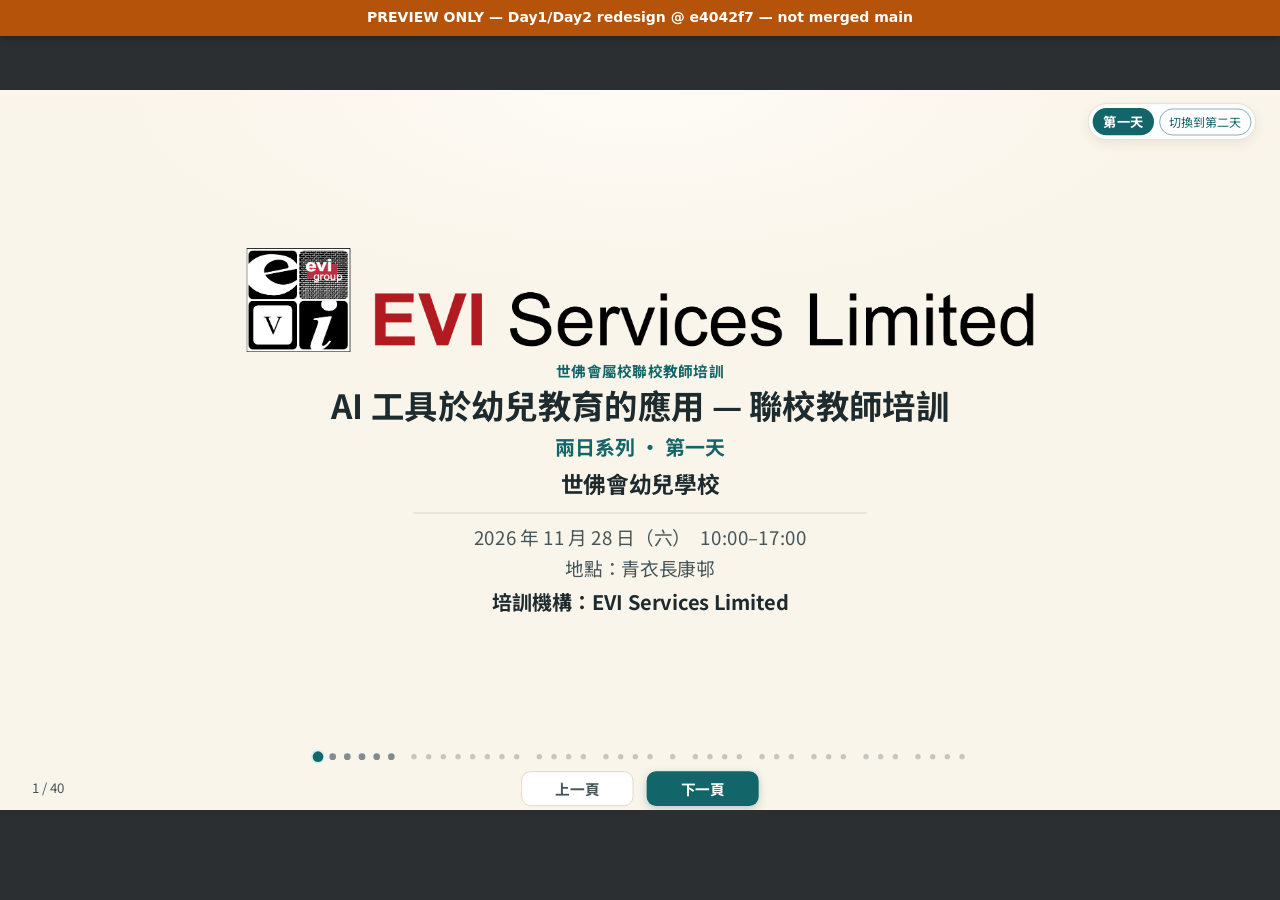
==== wfb/index.html @ e4e723d3 "Preview: 學習角 @e4042f7" ====
<!DOCTYPE html>
<html lang="zh-Hant-HK">
<head>
<meta charset="utf-8">
<meta name="viewport" content="width=device-width, initial-scale=1">
<link rel="icon" href="[data-uri]">
<title>PREVIEW ONLY — Day1/Day2 redesign @ e4042f7 — not merged main</title>
<script id="session-config">
/* ============================================================
 * Session_Config（場次設定）
 * 兩日系列。day1 為第一天（manjusri），day2 為第二天（mantra）。
 * 日期、地點、校本例子只在此修改。學校名稱兩場相同。
 * ============================================================ */
var SESSION_CONFIG = {
  shared: {
    // 培訓機構名稱；封面、結尾頁及頁尾顯示
    providerConstant: 'EVI Services Limited',
    // 頁尾是否顯示培訓機構：只可填「開啟」或「關閉」
    footerProvider: '關閉',
    // 現場示範的第二個工具：只可填 DeepSeek 或 Qwen
    secondTool: 'DeepSeek',
    // 本檔最後建立或修改內容的日期（YYYY-MM-DD）；資料表日期不得遲於此日
    buildDate: '2026-11-02',
    // 兩校共通事實（C1–C5）；School_Hook 只可引用已核准事實
    facts: {
      C1: '兩校均為世界佛教友誼會（世佛會）屬校。',
      C2: '佛教背景、非牟利、本地課程、兒童為本。',
      C3: '共同精神接近：樂於學習、善於溝通、勇於嘗試、敢於創新（只可轉述）。',
      C4: '課程包含藝術與創意、音樂、語文／繪本及家長溝通。',
      C5: '有家長通訊及家長會需求。'
    }
  },
  sessions: {
    manjusri: {
      // 內部標籤，與 dayName 相同；畫面上只顯示 dayName
      label: '第一天',
      dayName: '第一天',
      // 日期（YYYY-MM-DD）
      date: '2026-11-28',
      // 開始及結束時間（24 小時制 HH:MM）
      start: '10:00',
      end: '17:00',
      // 午膳開始及結束時間（24 小時制 HH:MM）
      lunchStart: '13:00',
      lunchEnd: '14:00',
      // 學校全名：顯示於封面（聯校，兩場同一名稱）
      school: '世佛會幼兒學校',
      // 地點：顯示於封面
      venue: '青衣長康邨',
      // 人數（正整數）
      headcount: 30,
      // 此場次可引用的事實編號
      factIds: ['C1', 'C2', 'C3', 'C4', 'C5', 'M1', 'M2', 'M3', 'M4', 'M5'],
      // 此場次專屬事實文字
      facts: {
        M1: '世佛會幼兒學校位於青衣長康邨，創校於 1987 年。',
        M2: '世佛會幼兒學校重視品德、故事教學、繪本及親子閱讀。',
        M3: '教育局視學曾肯定世佛會幼兒學校的繪本延伸及故事結局創作。',
        M4: '世佛會幼兒學校的音樂及美藝時間充足。',
        M5: '世佛會幼兒學校有「好寶寶」等正向行為文化。'
      },
      // School_Hook：seg 必須是第一天標了 module 的時段（2、3、6、7）
      hooks: [
        { seg: 2, facts: ['M2'], text: '世佛會幼兒學校重視故事教學：今日一起學怎樣請 AI 協助備課' },
        { seg: 3, facts: ['M5'], text: '世佛會幼兒學校有「好寶寶」正向文化：用 AI 起草家長信' },
        { seg: 6, facts: ['M3'], text: '世佛會幼兒學校的繪本延伸曾獲視學肯定：用 Gemini 在對話裡整理活動表和簡報大綱' },
        { seg: 7, facts: ['M4'], text: '世佛會幼兒學校的美藝時間充足：用 Canva 做主題海報和名牌' }
      ]
    },
    mantra: {
      label: '第二天',
      dayName: '第二天',
      date: '2027-01-23',
      start: '10:00',
      end: '17:00',
      lunchStart: '13:00',
      lunchEnd: '14:00',
      school: '世佛會幼兒學校',
      venue: '屯門兆禧苑',
      headcount: 30,
      factIds: ['C1', 'C2', 'C3', 'C4', 'C5', 'T1', 'T2', 'T3', 'T4', 'T5'],
      facts: {
        T1: '世佛會幼兒學校位於屯門兆禧苑，創校於 1994 年。',
        T2: '世佛會幼兒學校參與屬校聯校交流，鼓勵教師進修及建立學習型團隊。',
        T3: '世佛會幼兒學校以繪本引入主題教學，推行親子伴讀。',
        T4: '世佛會幼兒學校設有音樂室。',
        T5: '世佛會幼兒學校近年關注品德及中華文化。'
      },
      // School_Hook：seg 必須是第二天標了 module 的時段（2、3、4、6、7、8）
      hooks: [
        { seg: 2, facts: ['T3'], text: '世佛會幼兒學校以繪本引入主題教學：請 AI 按主題起草繪本' },
        { seg: 3, facts: ['T5'], text: '世佛會幼兒學校關注中華文化：用 Canva 進階做主題頁' },
        { seg: 4, facts: ['T2'], text: '世佛會幼兒學校鼓勵學習型團隊：一起留意私隱和版權的界線' },
        { seg: 6, facts: ['T5'], text: '世佛會幼兒學校關注中華文化：把主題插圖做成動態頁' },
        { seg: 7, facts: ['T5'], text: '世佛會幼兒學校關注品德：請虛擬老師講一個分享的故事' },
        { seg: 8, facts: ['T4'], text: '世佛會幼兒學校設有音樂室：用 AI 準備兒歌歌詞，再由老師試唱' }
      ]
    }
  }
};
</script>
<script id="availability-registry">
/* ============================================================
 * Availability_Registry（可用性資料表）
 * 會過時的聲明集中在此。verified 只填已對照官方來源核實的日期
 * （YYYY-MM-DD，不遲於 buildDate）。不寫任何價錢數字。
 * ============================================================ */
var REGISTRY = [
  /* ---------- 工具 ---------- */
  { id: 'gemini', name: 'Google Gemini', category: '工具', claim: 'Gemini 在香港可直用，毋須 VPN。2026-10-29 起可在對話內產生、預覽及編輯 PDF、Docs、Slides 及 Sheets；PDF 亦可在手機，其餘格式以網頁為主。', source: 'https://blog.google/innovation-and-ai/products/gemini-app/edit-files-directly/', verified: '2026-11-02',
    url: 'https://gemini.google.com', hk: '香港可直用', group: '主力', use: '文字、圖像、對話內檔案', zh: '佳', free: '個人帳戶免費起步', fit: '高', note: '個人帳戶的對話或會用於改進模型；學校版另見教育方案' },
  { id: 'deepseek', name: 'DeepSeek', category: '工具', claim: 'DeepSeek 在香港可免費直接使用，毋須 VPN。快預設為 DeepSeek-V4.1-Flash；較難任務仍可參考 V4-Pro。另有深度思考及網頁搜尋。', source: 'https://chat.deepseek.com', verified: '2026-11-02',
    url: 'https://chat.deepseek.com', hk: '香港可直用', group: '主力', use: '教案、深度思考、搜尋', zh: '佳', free: '免費，不用 VPN', fit: '高', note: '勿上載幼兒資料。模式名稱以當日畫面為準' },
  { id: 'qwen', name: 'Qwen（通義千問）', category: '工具', claim: '通義千問在香港可直接使用。Qwen3.8-Max（2026-08-02）與 Qwen3.8-Flash（2026-08-26）為現時主線；千問 App 可在香港下載。', source: 'https://chat.qwen.ai', verified: '2026-11-02',
    url: 'https://chat.qwen.ai', hk: '香港可直用', group: '主力', use: '中文寫作、對話出圖', zh: '佳', free: '免費起步', fit: '中', note: '繁體中文仍要再檢查；不上傳幼兒照片' },
  { id: 'grok', name: 'Grok', category: '工具', claim: 'Grok 網頁及香港 App 可直接使用。現時主線為 Grok 4.7（2026-09-21）。', source: 'https://grok.com', verified: '2026-11-02',
    url: 'https://grok.com', hk: '香港可直用', group: '主力', use: '對話、構思、即時資訊', zh: '良', free: '免費起步', fit: '中', note: '圖像及短片要嚴格把關；不是學校教育帳戶' },
  { id: 'copilot', name: 'Microsoft Copilot', category: '工具', claim: 'Microsoft Copilot 在香港可直接使用。學校應優先用 Copilot Chat（教育帳戶，有資料保護）。這不是官方 ChatGPT。', source: 'https://copilot.microsoft.com', verified: '2026-11-02',
    url: 'https://copilot.microsoft.com', hk: '香港可直用', group: '主力', use: '教育帳戶文書、翻譯、摘要', zh: '良', free: '免費起步', fit: '高', note: 'Word 內 Copilot 另需授權；個人版不等於教育條款' },
  { id: 'canva', name: 'Canva', category: '工具', claim: '請用香港入口 canva.com/zh_hk，不要用內地版網站。Canva AI、Magic Write、Translate、Magic Design、Magic Media、Dream Lab、去背、Magic Edit、Magic Animate、Magic Grab 及 AI Voice 以帳戶為準。Magic Layers 不是香港預設。', source: 'https://www.canva.com/zh_hk/', verified: '2026-11-02',
    url: 'https://www.canva.com/zh_hk/', hk: '香港可直用', group: '主力', use: '海報、繪本、動態頁', zh: '良', free: '免費起步', fit: '高', note: '教育版要逐案審核；管理員可關閉部分 AI' },
  { id: 'perplexity', name: 'Perplexity', category: '工具', claim: 'Perplexity 在香港可直接使用，可做附來源的搜尋。Learn Mode 是否適合幼稚園，當日再看。', source: 'https://www.perplexity.ai', verified: '2026-11-02',
    url: 'https://www.perplexity.ai', hk: '香港可直用', group: '也很實用', use: '附來源搜尋、Learn Mode', zh: '良', free: '免費起步', fit: '中', note: '來源仍要老師核對' },
  { id: 'kimi', name: 'Kimi（月之暗面）', category: '工具', claim: 'Kimi 在香港可直接使用。Kimi K3.1（2026-10-24，另有 Highspeed）上下文長，可處理長文件及圖片參考。', source: 'https://www.kimi.com', verified: '2026-11-02',
    url: 'https://www.kimi.com', hk: '香港可直用', group: '也很實用', use: '長文、家長信、簡報草稿', zh: '良', free: '免費起步', fit: '中', note: '上載前先刪個人資料' },
  { id: 'poe', name: 'Poe', category: '工具', claim: 'Poe 在香港可直接使用，用來試不同的前沿模型，不是 ChatGPT 或 Claude 官方帳戶，也不是學校資料的預設。', source: 'https://poe.com', verified: '2026-11-02',
    url: 'https://poe.com', hk: '香港可直用', group: '也很實用', use: '同一處試多個模型', zh: '良', free: '每日免費額度', fit: '中', note: '額度用完要等；不要當成教育版' },
  { id: 'hkchat', name: 'HKChat', category: '工具', claim: '港話通 HKChat 已在香港 App Store 上架，官方網站亦提供下載。', source: 'https://hkchat.org', verified: '2026-11-01',
    url: 'https://hkchat.org', hk: '香港可直用', group: '也很實用', use: '粵語草稿、本地資訊', zh: '佳', free: '免費下載', fit: '中', note: '粵語家長溝通草稿補充，不作唯一主力' },
  { id: 'doubao', name: '豆包（Doubao）', category: '工具', claim: '豆包在香港可用 +852 登記。Seed2.1（2026-06-23）加強多步文書。海外版現稱 Dola，不是同一套功能，現場只示範豆包。', source: 'https://www.doubao.com/', verified: '2026-11-02',
    url: 'https://www.doubao.com/', hk: '香港可直用', group: '一句帶過', use: '中文對話、圖像構想', zh: '良', free: '有免費額度，亦有付費', fit: '中', note: '現場用豆包，不是海外版 Dola' },
  { id: 'ernie', name: '文心一言（ERNIE）', category: '工具', claim: '文心一言由 wenxin.baidu.com 進入（文心 5.1，2026-05-09）。需百度帳戶；只作中文寫作選項，不是學校唯一預設。', source: 'https://wenxin.baidu.com/', verified: '2026-11-02',
    url: 'https://wenxin.baidu.com/', hk: '香港可直用', group: '一句帶過', use: '中文寫作、搜尋', zh: '良', free: '最新模型免費', fit: '中', note: '要用百度帳戶開啟網頁；部分本地題目或會避答' },
  { id: 'yuanbao', name: '騰訊元寶', category: '工具', claim: '騰訊元寶可用微信或 QQ 登入。混元 Hy3 及元寶 Agent（2026-07-06）可嘗試產出簡報或文件；香港帳戶的匯出當日再核。', source: 'https://yuanbao.tencent.com/', verified: '2026-11-02',
    url: 'https://yuanbao.tencent.com/', hk: '香港可直用', group: '一句帶過', use: '家長通訊、檔案草稿', zh: '良', free: '以帳戶畫面為準', fit: '中', note: '微信或 QQ 登入；匯出結果當日再核' },
  { id: 'manus', name: 'Manus', category: '工具', claim: 'Manus 2.0（2026-09-28）可在香港開啟，能做多步文件及簡報。工作坊宜先做好成品再播放，不宜在短時間內即場等待。', source: 'https://manus.im/zh-hk', verified: '2026-11-02',
    url: 'https://manus.im/zh-hk', hk: '香港可直用', group: '一句帶過', use: '多步文件（先做好再播放）', zh: '良', free: '免費積分起步', fit: '中', note: '先做好再播放；勿輸入幼兒個人資料' },
  { id: 'chatgpt', name: 'ChatGPT', category: '工具', claim: 'OpenAI 支援地區名單不包括香港。', source: 'https://help.openai.com/en/articles/7947663-chatgpt-supported-countries', verified: '2026-11-01',
    url: 'https://chatgpt.com', hk: '香港不可直用', group: '不列入', use: '對話', zh: '佳', free: '—', fit: '低', note: '帳戶風險，不要用 VPN', alt: 'Poe、Microsoft Copilot' },
  { id: 'claude', name: 'Claude', category: '工具', claim: 'Anthropic 支援地區名單不包括香港。', source: 'https://www.anthropic.com/legal/supported-regions', verified: '2026-11-01',
    url: 'https://claude.ai', hk: '香港不可直用', group: '不列入', use: '長文寫作', zh: '佳', free: '—', fit: '低', note: '官方介面不可直用', alt: 'Poe' },
  { id: 'capcut', name: 'CapCut', category: '工具', claim: 'CapCut 在香港可直接使用，但本培訓不在台上即場生成短片或數字人。', source: 'https://www.capcut.com', verified: '2026-11-02',
    url: 'https://www.capcut.com', hk: '香港可直用', group: '不列入', use: '課後短片（台上不即場生成）', zh: '良', free: '免費起步', fit: '中', note: '不在台上即場生成' },
  { id: 'suno', name: 'Suno', category: '工具', claim: 'Suno 可生成歌曲，但本培訓不在台上即場生成。公開使用前先看授權條款。', source: 'https://suno.com/terms', verified: '2026-11-02',
    url: 'https://suno.com', hk: '香港可直用', group: '不列入', use: '課後歌曲（台上不即場生成）', zh: '一般', free: '免費起步', fit: '中', note: '不在台上即場生成' },

  /* ---------- 功能 ---------- */
  { id: 'f-gemini-image', name: 'Gemini 圖像生成', category: '功能', claim: 'Gemini 個人帳戶可在香港生成圖像，用量以帳戶方案為準。', source: 'https://gemini.google.com', verified: '2026-11-02',
    tool: 'gemini', kind: '圖像生成', hk: '香港可直用', fee: '免費', region: '沒有' },
  { id: 'f-gemini-files', name: 'Gemini 對話內檔案', category: '功能', claim: '2026-10-29 起可在對話內產生、預覽及編輯 PDF、文件、簡報及試算表。個人帳戶可用；PDF 可在網頁及手機，其餘格式以網頁為主。', source: 'https://blog.google/innovation-and-ai/products/gemini-app/edit-files-directly/', verified: '2026-11-02',
    tool: 'gemini', kind: '文字', hk: '香港可直用', fee: '免費', region: '沒有' },
  { id: 'f-canva-image', name: 'Canva 圖像生成', category: '功能', claim: 'Canva Magic Media 及 Dream Lab 可生成圖像；免費帳戶有用量上限，管理員可關閉 Dream Lab。', source: 'https://www.canva.com/zh_hk/', verified: '2026-11-02',
    tool: 'canva', kind: '圖像生成', hk: '香港可直用', fee: '免費', region: '沒有' },
  { id: 'f-canva-bg', name: 'Canva 去背', category: '功能', claim: 'Canva Background Remover 可去除背景，用來做名牌或剪貼。是否出現以帳戶為準，本場名牌只作可選。', source: 'https://www.canva.com/zh_hk/', verified: '2026-11-02',
    tool: 'canva', kind: '圖像生成', hk: '香港可直用', fee: '需 Canva Education', region: '沒有' },
  { id: 'f-canva-animate', name: 'Canva Magic Animate', category: '功能', claim: 'Canva Magic Animate 可把插圖或文字加上簡單動態。部分進階效果另有限制。', source: 'https://www.canva.com/zh_hk/', verified: '2026-11-02',
    tool: 'canva', kind: '動畫', hk: '香港可直用', fee: '免費', region: '沒有' },
  { id: 'f-canva-voice', name: 'Canva AI Voice', category: '功能', claim: 'Canva 可為設計加上 AI 配音。是否出現以帳戶及 Education 權限為準，本場只作可選。', source: 'https://www.canva.com/zh_hk/', verified: '2026-11-02',
    tool: 'canva', kind: '語音', hk: '香港可直用', fee: '需 Canva Education', region: '沒有' },
  { id: 'f-canva-template', name: 'Canva 模板及文字排版', category: '功能', claim: 'Canva 模板、Magic Write、Translate 及文字排版可用。請用香港入口。', source: 'https://www.canva.com/zh_hk/', verified: '2026-11-02',
    tool: 'canva', kind: '文字', hk: '香港可直用', fee: '免費', region: '沒有' },
  { id: 'f-canva-connector', name: 'Canva AI 連接器', category: '功能', claim: '可試把 Canva 接到 Gemini。教育版未必預設開啟。Gemini 官方現列個人帳戶，語言未包括中文，以帳戶顯示為準。', source: 'https://www.canva.com/ai-connector/', verified: '2026-11-02',
    tool: 'canva', kind: '文字', hk: '香港可直用', fee: '免費', region: '沒有' },
  { id: 'f-gemini-video', name: 'Gemini 影片生成', category: '功能', claim: 'Gemini 的影片生成在香港可用，需付費方案。', source: 'https://one.google.com/intl/zh-HK_hk/about/google-ai-plans/', verified: '2026-11-01',
    tool: 'gemini', kind: '動畫', hk: '香港可直用', fee: '付費', region: '沒有' },
  { id: 'f-capcut-avatar', name: 'CapCut 數字人', category: '功能', claim: 'CapCut 設有數字人功能，但本培訓不在台上即場生成。', source: 'https://www.capcut.com', verified: '2026-11-02',
    tool: 'capcut', kind: '數字人', hk: '香港可直用', fee: '付費', region: '沒有' },
  { id: 'f-capcut-tts', name: 'CapCut 文字轉語音', category: '功能', claim: 'CapCut 提供文字轉語音，但本培訓不在台上即場生成。', source: 'https://www.capcut.com', verified: '2026-11-02',
    tool: 'capcut', kind: '語音', hk: '香港可直用', fee: '免費', region: '沒有' },
  { id: 'f-suno-music', name: 'Suno 歌曲生成', category: '功能', claim: 'Suno 可生成歌曲，但本培訓不在台上即場生成。公開使用前先看授權條款。', source: 'https://suno.com', verified: '2026-11-02',
    tool: 'suno', kind: '音樂', hk: '香港可直用', fee: '免費', region: '沒有' },

  /* ---------- 教育方案 ---------- */
  { id: 'e-canva-teacher', name: 'Canva Education（老師個人）', category: '教育方案', claim: 'K–12 合資格在職教師可申請。香港幼稚園老師要逐案由 Canva 審核，不是自動包括。', source: 'https://www.canva.com/education/eligibility-guidelines/', verified: '2026-11-01',
    org: 'Canva', audience: 'K–12 合資格在職教師（幼稚園要逐案審核）', route: '老師個人', fee: '教師驗證後免費', privacy: '依 Canva 教育條款處理學生資料。', kgDefault: '不適用' },
  { id: 'e-canva-school', name: 'Canva Education（整校申請）', category: '教育方案', claim: '合資格學校可為全校老師及學生申請 Canva Education，是否批核以 Canva 審核為準。', source: 'https://www.canva.com/education/', verified: '2026-11-01',
    org: 'Canva', audience: '合資格學校', route: '整校申請', fee: '合資格學校免費', privacy: '依 Canva 教育條款處理學生資料。', kgDefault: '適用' },
  { id: 'e-gws-fundamentals', name: 'Google Workspace for Education Fundamentals', category: '教育方案', claim: '須由合資格的校方申請。老師自己申請，並不等於學校已有教育版。', source: 'https://edu.google.com/workspace-for-education/editions/overview/', verified: '2026-11-01',
    org: 'Google', audience: '合資格教育機構', route: '整校申請', fee: '合資格機構免費', privacy: '依 Google Education 條款保護資料。', kgDefault: '適用' },
  { id: 'e-gemini-edu', name: 'Gemini for Education', category: '教育方案', claim: '所有 Google Workspace for Education 版本都包括這項功能，須由校方申請並由管理員開啟。給老師備課及文書，不是給幼兒自行使用。', source: 'https://edu.google.com/ai/gemini-for-education/', verified: '2026-11-01',
    org: 'Google', audience: '已申請 Google Workspace for Education 的學校（本培訓以老師帳戶為主）', route: '整校申請', fee: '隨所有教育版本免費附送', privacy: '依 Google Education 條款，對話不用於訓練模型。管理員可控制誰能使用。', kgDefault: '適用' },
  { id: 'e-manus-campus', name: 'Manus 校園計劃', category: '教育方案', claim: '主要給合資格院校已核實的教育電郵，參加者須年滿 18 歲。不是香港幼稚園的預設方案。', source: 'https://manus.im/edu/rules', verified: '2026-11-01',
    org: 'Manus', audience: '合資格院校的學生、校友及教職員', route: '老師個人', fee: '教育電郵驗證', privacy: '勿把幼兒個人資料或照片交給代理。', kgDefault: '不適用' },
  { id: 'e-copilot-chat', name: 'Microsoft Copilot Chat（教育用戶）', category: '教育方案', claim: '學校教職員以合資格的 Microsoft 365 教育帳戶登入，即可使用 Copilot Chat（有資料保護），不必另購 Copilot 授權。這不是官方 ChatGPT。', source: 'https://www.microsoft.com/en-us/education/products/copilot-in-education', verified: '2026-11-02',
    org: 'Microsoft', audience: '有合資格學校 Microsoft 帳戶的教職員', route: '整校申請', fee: '學校帳戶已包括', privacy: '依 Microsoft 教育條款提供資料保護。', kgDefault: '適用' },
  { id: 'e-m365-copilot', name: 'Microsoft 365 Copilot（Word／PowerPoint 內的 Copilot）', category: '教育方案', claim: 'Word、Excel 及 PowerPoint 內的 Copilot 需另購授權，不是教育帳戶已包括的 Copilot Chat。', source: 'https://www.microsoft.com/en-us/education/products/copilot-in-education', verified: '2026-11-02',
    org: 'Microsoft', audience: '學校', route: '機構購買', fee: '進階功能需付費授權', privacy: '依 Microsoft 教育條款提供資料保護。', kgDefault: '不適用' },
  { id: 'e-chatgpt-teachers', name: 'ChatGPT for Teachers', category: '教育方案', claim: '主要面向美國經核實的 K–12 教師，香港幼稚園老師不能以此作為預設方案。', source: 'https://help.openai.com/en/articles/12844995-chatgpt-for-teachers', verified: '2026-11-01',
    org: 'OpenAI', audience: '美國經核實的 K–12 教師', route: '老師個人', fee: '美國教師方案', privacy: '依 OpenAI 條款。', kgDefault: '不適用' },
  { id: 'e-chatgpt-edu', name: 'ChatGPT Edu', category: '教育方案', claim: 'ChatGPT Edu 屬機構向 OpenAI 洽購的校園方案，不是幼稚園老師個人方案。', source: 'https://openai.com/index/introducing-chatgpt-edu/', verified: '2026-11-01',
    org: 'OpenAI', audience: '大專及機構', route: '機構購買', fee: '機構級銷售', privacy: '依 OpenAI 條款。', kgDefault: '不適用' },

  /* ---------- 政策 ---------- */
  { id: 'p-ai-sandbox', name: '保障個人資料人工智能沙盒（2026）', category: '政策', claim: '首階段對象為公帑資助的中小學，不是幼稚園。申請已於 2026 年 10 月 30 日截止。', source: 'https://www.pcpd.org.hk/tc_chi/artificial_intelligence/index.html', verified: '2026-11-01',
    issuer: '個人資料私隱專員公署及數字政策辦公室', scope: '首階段對象為公帑資助的中小學，不是幼稚園。申請已於 2026 年 10 月 30 日截止' },
  { id: 'p-edb-genai', name: '《中小學應用人工智能教學指南》', category: '政策', claim: '教育局此指引對象為中小學，不是幼稚園。', source: 'https://www.edb.gov.hk/tc/edu-system/primary-secondary/applicable-to-primary-secondary/it-in-edu/debp.html', verified: '2026-11-01',
    issuer: '教育局', scope: '教育局《中小學應用人工智能教學指南》主要針對中小學，不是幼稚園' },
  { id: 'p-dpo-guideline', name: '《香港生成式人工智能技術及應用指引》', category: '政策', claim: '數字政策辦公室發布的生成式 AI 指引。', source: 'https://www.digitalpolicy.gov.hk/tc/our_work/data_governance/policies_standards/ethical_ai_framework/', verified: '2026-11-01',
    issuer: '數字政策辦公室', scope: '香港生成式 AI 的技術及應用' },
  { id: 'p-pdpo', name: '《個人資料（私隱）條例》', category: '政策', claim: '個人資料的收集及使用受條例規管。', source: 'https://www.pcpd.org.hk/tc_chi/data_privacy_law/ordinance_at_a_Glance/ordinance.html', verified: '2026-11-01',
    issuer: '個人資料私隱專員公署', scope: '在香港收集及使用個人資料' }
];
</script>
<script id="timeline-data">
/* ============================================================
 * 時間軸：兩日系列
 * 第一天 manjusri；第二天 mantra
 * modes 只可用「示範」、「動手做」、「討論」；午膳留空
 * module: true 的時段才可放 School_Hook
 * TIMELINE 保留為第一天，供既有檢查沿用同一陣列
 * ============================================================ */
var TIMELINE_DAY1 = [
  { n: 1, start: '10:00', end: '10:25', title: '開場、兩日路線、今日目標與香港可用工具', short: '開場', modes: ['討論'] },
  { n: 2, start: '10:25', end: '11:20', title: '單元一：AI、Prompt；Gemini 與 DeepSeek 一起對照', short: '單元一', modes: ['示範', '動手做'], module: true },
  { n: 3, start: '11:20', end: '12:15', title: '單元二：教案、家長信、改好 Prompt', short: '單元二', modes: ['示範', '動手做'], module: true },
  { n: 4, start: '12:15', end: '13:00', title: '教育方案與合規底線（Canva、Gemini、Copilot）', short: '方案', modes: ['討論'] },
  { n: 5, start: '13:00', end: '14:00', title: '午膳', short: '午膳', modes: [] },
  { n: 6, start: '14:00', end: '15:00', title: 'Gemini 檔案工作室：在對話內編輯 PDF、文件、簡報、試算表', short: '檔案', modes: ['示範', '動手做'], module: true },
  { n: 7, start: '15:00', end: '16:10', title: 'Canva 入門：Magic Write、翻譯、海報（名牌可選）', short: 'Canva', modes: ['示範', '動手做'], module: true },
  { n: 8, start: '16:10', end: '16:45', title: '作品互看、第一天小結', short: '互看', modes: ['討論'] },
  { n: 9, start: '16:45', end: '17:00', title: '總結、帶走與第二天預習', short: '總結', modes: ['討論'] }
];

var TIMELINE_DAY2 = [
  { n: 1, start: '10:00', end: '10:25', title: '重溫第一天、作業分享、今日創作路線', short: '重溫', modes: ['討論'] },
  { n: 2, start: '10:25', end: '11:25', title: '單元三：AI 繪本（Gemini 分鏡與文字、Canva 組頁）', short: '繪本', modes: ['示範', '動手做'], module: true },
  { n: 3, start: '11:25', end: '12:25', title: 'Canva 進階：Magic Media、Dream Lab、動畫與對話改稿', short: '進階', modes: ['示範', '動手做'], module: true },
  { n: 4, start: '12:25', end: '13:00', title: '單元四前半：AI 素養、私隱、版權、紅線', short: '素養', modes: ['討論'], module: true },
  { n: 5, start: '13:00', end: '14:00', title: '午膳', short: '午膳', modes: [] },
  { n: 6, start: '14:00', end: '14:40', title: '單元四後半：微動畫一起跟做（Canva）', short: '動畫', modes: ['示範', '動手做'], module: true },
  { n: 7, start: '14:40', end: '15:25', title: '單元五：數字人腳本（DeepSeek）與預錄樣本', short: '數字人', modes: ['示範', '動手做'], module: true },
  { n: 8, start: '15:25', end: '16:05', title: '單元六：兒歌與律動（Gemini 填詞、試唱）', short: '兒歌', modes: ['示範', '動手做'], module: true },
  { n: 9, start: '16:05', end: '16:45', title: '兩日總結：通告或繪本一頁，再加行動計劃', short: '總結', modes: ['動手做', '討論'] },
  { n: 10, start: '16:45', end: '17:00', title: '資源清單、行動計劃與問答', short: '問答', modes: ['討論'] }
];

var TIMELINES = { manjusri: TIMELINE_DAY1, mantra: TIMELINE_DAY2 };
var TIMELINE = TIMELINE_DAY1;
</script>
<style>
:root {
  --bg: hsl(42 62% 95%);
  --ink: #1d2a2e;
  --muted: #45555a;
  --accent: hsl(182 70% 24%);
  --accent-soft: hsl(182 45% 90%);
  --accent-2: hsl(28 80% 34%);
  --card: #ffffff;
  --line: hsl(40 25% 78%);
  --green: #1e7a3c;
  --red: #b3261e;
  --dot-off: hsl(200 10% 46%);
  --font: "Noto Sans TC", "Microsoft JhengHei", "PingFang HK", "PingFang TC", "Noto Sans CJK TC", sans-serif;
}
* { box-sizing: border-box; }
html, body { margin: 0; height: 100%; overflow: hidden; background: #2b2f31; }
body { font-family: var(--font); color: var(--ink); }
#viewport { position: fixed; inset: 0; overflow: hidden; }
#stage { position: absolute; left: 0; top: 0; width: 1920px; height: 1080px; transform-origin: 0 0; background-color: var(--bg); background-image: radial-gradient(1100px 420px at 50% 0%, hsl(40 80% 98%), transparent 72%); overflow: hidden; }
#print-area { display: none; }

/* ---------- slides ---------- */
.slide { position: absolute; inset: 0; display: none; padding: 0; }
.cover-stack, .closing-stack { position: absolute; left: 180px; right: 180px; display: flex; flex-direction: column; text-align: center; }
.cover-stack { top: 72px; bottom: 120px; align-items: center; justify-content: center; }
.closing-stack { top: 64px; bottom: 188px; align-items: flex-start; justify-content: center; text-align: left; }
.cover-logo { display: block; width: 1180px; max-width: 100%; height: auto; margin: 0 auto 12px; }
.cover-series { font-size: 30px; font-weight: 700; margin: 0 0 8px; color: var(--accent); }
.closing-logo { display: block; width: 800px; max-width: 88%; height: auto; margin: 0 0 28px; }
.cover-stack h1, .closing-stack h1 { position: static; width: auto; margin: 0; line-height: 1.2; }
.cover-stack h1 { font-size: 50px; margin: 4px 0 12px; }
.cover-stack .kicker { margin: 0; }
.cover-school { font-size: 34px; font-weight: 700; margin: 0 0 16px; }
.cover-meta { margin-top: 4px; padding-top: 16px; border-top: 1px solid hsl(40 18% 76%); min-width: 680px; }
.cover-meta p { margin: 0 0 6px; font-size: 28px; color: var(--muted); }
.cover-org { margin-top: 8px !important; font-size: 30px !important; color: var(--ink) !important; font-weight: 700; }
.closing-stack .kicker { margin: 0 0 8px; }
.closing-stack h1 { font-size: 76px; margin: 8px 0 28px; }
.closing-org { font-size: 30px; margin: 0; }
.slide.current { display: block; animation: slideIn 450ms ease-out both; }
.slide h1 { position: absolute; left: 96px; top: 56px; width: 1360px; margin: 0; font-size: 52px; line-height: 1.25; font-weight: 700; }
.slide .cover-stack h1, .slide .closing-stack h1 { position: static; left: auto; top: auto; width: auto; line-height: 1.2; }
.slide .cover-stack h1 { font-size: 50px; margin: 4px 0 12px; }
.slide .closing-stack h1 { font-size: 76px; margin: 8px 0 28px; }
.slide .content { position: absolute; left: 96px; right: 96px; top: 176px; bottom: 184px; font-size: 30px; line-height: 1.45; word-break: keep-all; overflow-wrap: break-word; line-break: strict; text-wrap: pretty; }
.slide.full .content { top: 120px; }
.kicker { font-size: 22px; color: var(--accent); font-weight: 700; letter-spacing: 0.04em; }
p { margin: 0 0 16px; }
ul.points, ol.points { margin: 0; padding-left: 1.2em; }
ul.points li, ol.points li { margin: 0 0 14px; }
.small { font-size: 24px; line-height: 1.45; }
.meta { font-size: 20px; color: var(--muted); }
.grid { display: grid; gap: 24px; }
.g2 { grid-template-columns: 1fr 1fr; }
.g3 { grid-template-columns: repeat(3, 1fr); }
.row { display: flex; gap: 24px; align-items: flex-start; }
.card { background: var(--card); border: 1px solid hsl(36 22% 82%); border-radius: 18px; padding: 20px 24px; box-shadow: 0 10px 28px rgb(61 42 24 / 6%); }
.card h3 { margin: 0 0 8px; font-size: 28px; }
.card.accent { border-color: hsl(182 36% 42%); box-shadow: 0 10px 28px rgb(15 90 96 / 8%); }
.tool-chip { box-shadow: 0 4px 14px rgb(61 42 24 / 7%); }
.tag { display: inline-block; max-width: 100%; font-size: 20px; font-weight: 700; padding: 3px 14px; border-radius: 999px; background: var(--accent-soft); color: var(--accent); border: 1px solid hsl(182 40% 42%); vertical-align: middle; word-break: keep-all; overflow-wrap: break-word; line-break: strict; text-wrap: pretty; box-decoration-break: clone; -webkit-box-decoration-break: clone; }
.tag.warm { background: hsl(28 80% 93%); color: var(--accent-2); border-color: var(--accent-2); }
.tag.plain { background: #fff; color: var(--ink); border-color: var(--line); }
.ready { position: absolute; right: 0; top: -58px; }
.disclaimer { position: absolute; right: 0; top: -58px; font-size: 20px; color: var(--muted); background: #fff; border: 1px solid var(--line); border-radius: 8px; padding: 2px 12px; }
.box { border-left: 6px solid var(--accent); background: #fff; border-radius: 14px; padding: 16px 24px; box-shadow: 0 6px 18px rgb(61 42 24 / 5%); }
.prompt { font-size: 24px; line-height: 1.5; background: #fff; border: 1px dashed hsl(182 36% 42%); border-radius: 14px; padding: 16px 20px; box-shadow: 0 6px 16px rgb(15 90 96 / 5%); word-break: keep-all; overflow-wrap: break-word; line-break: strict; text-wrap: pretty; }
a.ext { color: var(--accent); text-decoration-thickness: 2px; text-underline-offset: 3px; }
a.ext:hover { color: var(--accent-2); }
.hook { margin-top: 24px; background: hsl(28 80% 95%); border: 2px solid var(--accent-2); border-radius: 16px; padding: 14px 22px; font-size: 26px; }
.hook .tag { margin-right: 12px; }
.hook-item + .hook-item { margin-top: 8px; }
table.t { border-collapse: separate; border-spacing: 0; width: 100%; font-size: 24px; line-height: 1.35; background: #fff; border: 1px solid hsl(36 22% 82%); border-radius: 16px; overflow: hidden; box-shadow: 0 8px 22px rgb(61 42 24 / 5%); }
table.t th, table.t td { padding: 10px 14px; text-align: left; vertical-align: top; border-bottom: 1px solid hsl(40 20% 88%); }
table.t th { background: hsl(182 34% 93%); color: var(--ink); font-weight: 700; white-space: nowrap; }
table.t td.nw { white-space: nowrap; }
table.t tr:last-child td { border-bottom: 0; }
table.t tr.lunch td { background: hsl(42 50% 88%); font-style: italic; }

/* ---------- status dot ---------- */
.st { display: inline-flex; align-items: center; gap: 8px; white-space: nowrap; font-size: 22px; }
.st .d { width: 18px; height: 18px; border-radius: 50%; flex: none; }
.st.ok .d { background: var(--green); }
.st.no .d { background: var(--red); }
.slide.current .st .d { animation: pulse 500ms ease-out 1 both; }
.verified { font-size: 20px; color: var(--muted); white-space: nowrap; }

/* ---------- matrix cards ---------- */
.mx { display: grid; grid-template-columns: repeat(3, 1fr); gap: 20px; }
.mx .card { padding: 14px 16px; font-size: 22px; line-height: 1.32; }
.mx .card h3 { font-size: 26px; margin: 0 0 4px; display: flex; justify-content: space-between; align-items: center; gap: 8px; }
.mx dl { margin: 8px 0 4px; display: grid; grid-template-columns: auto 1fr; column-gap: 12px; row-gap: 3px; }
.mx dt { color: var(--accent); font-size: 18px; font-weight: 700; }
.mx dd { margin: 0; }
.oneliner { margin-top: 8px; font-size: 22px; display: flex; gap: 14px; align-items: center; flex-wrap: wrap; padding: 8px 16px; }
table.t.compact th, table.t.compact td { padding: 4px 10px; line-height: 1.28; }

/* ---------- interactive controls ---------- */
button.ctl { font: inherit; font-size: 22px; font-weight: 700; color: #fff; background: var(--accent); border: 0; border-radius: 12px; padding: 8px 20px; cursor: pointer; }
button.ctl:focus-visible, #session-switch:focus-visible { outline: 4px solid var(--accent-2); outline-offset: 2px; }
.answer, .fallback { display: none; }
.answer.shown, .fallback.shown { display: block; }
.answer, .fallback { margin-top: 14px; background: #fff; border: 2px solid var(--accent); border-radius: 14px; padding: 12px 18px; font-size: 22px; line-height: 1.42; }
.fallback .label, .answer .label { font-weight: 700; color: var(--accent); }
.opt { margin-top: 12px; border: 2px dashed var(--line); border-radius: 14px; padding: 8px 16px; background: #fffdf8; }
.opt .opt-head { display: flex; gap: 12px; align-items: center; font-size: 22px; }
.opt .opt-body { display: none; font-size: 22px; margin-top: 8px; line-height: 1.42; }
.opt.open .opt-body { display: block; }
.opt-toggle { font: inherit; font-size: 20px; background: #fff; border: 2px solid var(--accent); color: var(--accent); border-radius: 10px; padding: 2px 12px; cursor: pointer; }

/* ---------- term cards ---------- */
.terms { display: grid; grid-template-columns: repeat(3, 1fr); gap: 32px; height: 520px; }
.term { display: block; height: 100%; perspective: 1400px; cursor: pointer; border: 0; padding: 0; background: none; font: inherit; color: inherit; text-align: left; }
.term .inner { display: block; position: relative; width: 100%; height: 100%; transition: transform 450ms ease; transform-style: preserve-3d; }
.term.flipped .inner { transform: rotateY(180deg); }
.term .face { position: absolute; inset: 0; backface-visibility: hidden; border-radius: 20px; padding: 32px; display: flex; flex-direction: column; justify-content: center; gap: 16px; background: #fff; border: 2px solid var(--accent); box-shadow: 0 12px 28px rgb(15 90 96 / 8%); }
.term .front { align-items: center; text-align: center; font-size: 40px; font-weight: 700; }
.term .back { transform: rotateY(180deg); font-size: 28px; }
.term .hint { font-size: 20px; color: var(--muted); font-weight: 400; }

/* ---------- step flow ---------- */
.flow { display: flex; align-items: stretch; gap: 0; }
.flow .step { flex: 1; background: #fff; border: 2px solid var(--accent); border-radius: 16px; padding: 18px; font-size: 26px; text-align: center; box-shadow: 0 8px 18px rgb(15 90 96 / 7%); }
.flow .step b { display: block; font-size: 30px; margin-bottom: 6px; }
.flow svg.link { flex: 0 0 56px; height: 40px; align-self: center; }
.flow svg.link line { stroke: var(--accent); stroke-width: 6; stroke-dasharray: 60; stroke-dashoffset: 0; }
.slide.current .flow svg.link line { animation: draw 350ms ease-out both; }
.chips { display: flex; gap: 16px; flex-wrap: wrap; align-items: center; }
.chip { max-width: 100%; font-size: 24px; padding: 6px 16px; border-radius: 999px; background: hsl(28 80% 97%); border: 1px solid hsl(28 55% 62%); color: var(--accent-2); font-weight: 700; word-break: keep-all; overflow-wrap: break-word; line-break: strict; text-wrap: pretty; box-decoration-break: clone; -webkit-box-decoration-break: clone; }
.redcards { display: grid; grid-template-columns: repeat(3, 1fr); gap: 28px; }
.redcard { background: linear-gradient(#fff, hsl(6 70% 98%)); border: 3px solid var(--red); border-radius: 18px; padding: 36px 24px; font-size: 32px; font-weight: 700; text-align: center; box-shadow: 0 10px 24px rgb(179 38 30 / 8%); }

/* ---------- bad vs good prompt ---------- */
.vs { display: grid; grid-template-columns: 1fr 1.6fr; gap: 32px; }
.slide.current .vs .bad { animation: fromLeft 450ms ease-out both; }
.slide.current .vs .good { animation: fromRight 450ms ease-out both; }
.part { display: inline-block; max-width: 100%; border-radius: 8px; padding: 2px 8px; font-weight: 700; border: 2px solid; vertical-align: middle; word-break: keep-all; overflow-wrap: break-word; line-break: strict; text-wrap: pretty; box-decoration-break: clone; -webkit-box-decoration-break: clone; }
.part small { display: inline; font-size: 18px; font-weight: 700; margin-right: 4px; white-space: nowrap; }
.parts { display: flex; flex-wrap: wrap; gap: 8px 10px; align-items: flex-start; }
.parts .part { margin: 0; min-width: 0; }
.tpl { gap: 8px 16px; }
.tpl .card { padding: 8px 12px; }
.tpl b { font-size: 22px; }
.tpl .parts { gap: 4px 8px; }
.tpl .part { font-size: 18px; line-height: 1.35; padding: 1px 6px; }
.p1 { background: hsl(182 60% 92%); border-color: hsl(182 70% 26%); }
.p2 { background: hsl(28 85% 92%); border-color: hsl(28 80% 34%); }
.p3 { background: hsl(260 60% 94%); border-color: hsl(260 45% 40%); }
.p4 { background: hsl(140 50% 92%); border-color: hsl(140 55% 26%); }
.p5 { background: hsl(340 70% 94%); border-color: hsl(340 60% 38%); }

/* ---------- reveal list ---------- */
.slide.current .reveal > * { animation: rise 300ms ease-out both; }
.slide.current .reveal > *:nth-child(2) { animation-delay: 90ms; }
.slide.current .reveal > *:nth-child(3) { animation-delay: 180ms; }
.slide.current .reveal > *:nth-child(4) { animation-delay: 270ms; }
.slide.current .reveal > *:nth-child(5) { animation-delay: 360ms; }

/* ---------- neural network ---------- */
.nn circle { fill: #fff; stroke: var(--accent); stroke-width: 4; }
.nn line { stroke: hsl(182 30% 60%); stroke-width: 3; }
.nn text { font-size: 28px; fill: var(--ink); font-family: var(--font); }
.slide.current .nn .pulse { animation: signal 1800ms ease-in-out 1 both; }

/* ---------- chrome ---------- */
#session-bar { position: absolute; right: 36px; top: 20px; display: flex; gap: 8px; align-items: center; z-index: 5; padding: 6px; background: rgb(255 255 255 / 88%); border: 1px solid hsl(36 22% 82%); border-radius: 999px; box-shadow: 0 6px 16px rgb(61 42 24 / 8%); }
.session-tag { font-size: 20px; font-weight: 700; background: var(--accent); color: #fff; padding: 6px 16px; border-radius: 999px; }
#session-switch { font: inherit; font-size: 18px; background: #fff; color: var(--accent); border: 1px solid hsl(182 36% 42%); border-radius: 999px; padding: 6px 14px; cursor: pointer; }
#timeline-bar { position: absolute; left: 120px; top: 916px; width: 1680px; height: 52px; display: flex; gap: 6px; z-index: 4; }
#timeline-bar[hidden] { display: none; }
#timeline-bar button { flex: 1 1 0; min-width: 0; height: 52px; font: inherit; font-size: 18px; color: var(--ink); background: #fff; border: 1px solid hsl(36 22% 82%); border-radius: 12px; cursor: pointer; white-space: nowrap; overflow: hidden; padding: 0 6px; box-shadow: 0 2px 8px rgb(61 42 24 / 5%); }
#timeline-bar button.now { background: var(--accent); color: #fff; font-weight: 700; border-color: var(--accent); box-shadow: 0 4px 12px rgb(15 90 96 / 28%); }
#timeline-bar button:focus-visible { outline: 3px solid var(--accent-2); outline-offset: 1px; }
#dots { position: absolute; left: 0; right: 0; top: 984px; height: 32px; display: flex; justify-content: center; z-index: 4; }
#dots button { width: 22px; height: 32px; padding: 0; border: 0; background: none; cursor: pointer; display: flex; align-items: center; justify-content: center; }
#dots button.seg-gap { margin-left: 12px; }
#dots button i { display: block; width: 8px; height: 8px; border-radius: 50%; background: var(--dot-off); opacity: 0.38; }
#dots button.seg-on i { width: 10px; height: 10px; opacity: 0.85; }
#dots button.now i { width: 16px; height: 16px; background: var(--accent); opacity: 1; box-shadow: 0 0 0 3px hsl(182 45% 90%); }
#page-indicator { position: absolute; left: 48px; top: 1032px; font-size: 20px; color: var(--muted); z-index: 4; }
#page-nav { position: absolute; left: 50%; top: 1022px; transform: translateX(-50%); display: flex; gap: 20px; z-index: 6; }
#page-nav button { font: inherit; font-size: 22px; font-weight: 700; min-width: 168px; min-height: 52px; padding: 8px 28px; border-radius: 14px; cursor: pointer; color: #fff; background: var(--accent); border: 0; box-shadow: 0 4px 12px rgb(15 90 96 / 28%); }
#page-nav button:disabled { color: var(--muted); background: #fff; border: 1px solid var(--line); box-shadow: none; cursor: default; }
#page-nav button:focus-visible { outline: 4px solid var(--accent-2); outline-offset: 2px; }
#footer-provider { position: absolute; right: 48px; top: 1032px; font-size: 18px; color: var(--muted); z-index: 4; }
#toast { position: absolute; left: 50%; top: 40px; transform: translateX(-50%); background: var(--ink); color: #fff; font-size: 24px; padding: 12px 24px; border-radius: 12px; z-index: 9; }
#notes { position: absolute; right: 24px; top: 90px; width: 720px; max-height: 800px; overflow: auto; background: #fff; color: var(--ink); border: 3px solid var(--ink); border-radius: 16px; padding: 20px 26px; font-size: 22px; line-height: 1.5; z-index: 8; box-shadow: 0 12px 40px rgb(0 0 0 / 25%); }
#notes h2 { font-size: 24px; margin: 0 0 10px; }
#notes ol, #notes ul { padding-left: 1.3em; margin: 0 0 10px; }
#notes .warn { color: var(--red); font-weight: 700; }
.appx-mark { display: inline-block; margin-left: 16px; vertical-align: middle; font-size: 22px; padding: 2px 12px; border: 2px solid var(--ink); border-radius: 8px; font-weight: 700; }

/* ---------- keyframes ---------- */
@keyframes slideIn { from { opacity: 0; transform: translateY(16px); } to { opacity: 1; transform: none; } }
@keyframes rise { from { opacity: 0; transform: translateY(12px); } to { opacity: 1; transform: none; } }
@keyframes draw { from { stroke-dashoffset: 60; } to { stroke-dashoffset: 0; } }
@keyframes fromLeft { from { opacity: 0; transform: translateX(-80px); } to { opacity: 1; transform: none; } }
@keyframes fromRight { from { opacity: 0; transform: translateX(80px); } to { opacity: 1; transform: none; } }
@keyframes pulse { 0% { transform: scale(0.6); } 60% { transform: scale(1.25); } 100% { transform: scale(1); } }
@keyframes signal { 0% { opacity: 0.2; } 50% { opacity: 1; } 100% { opacity: 1; } }

.no-anim, .no-anim * { animation: none !important; transition: none !important; }
@media (prefers-reduced-motion: reduce) {
  *, *::before, *::after { animation: none !important; transition: none !important; }
}

/* ---------- action plan (screen + print) ---------- */
.slide.plan { background: #ffffff; }
.plan-table td { height: 64px; }
.commit { margin-top: 24px; border: 3px solid var(--ink); border-radius: 16px; padding: 16px 24px; font-size: 28px; display: flex; gap: 32px; align-items: center; }
.blank { display: inline-block; min-width: 260px; border-bottom: 3px solid var(--ink); height: 1.2em; }

@media print {
  @page { size: A4 landscape; margin: 12mm; }
  html, body { height: auto; overflow: visible; background: #fff; }
  #viewport { display: none; }
  #page-nav, #page-prev, #page-next { display: none !important; }
  #print-area { display: block; color: #111; font-family: var(--font); }
  #print-area h1 { font-size: 26pt; margin: 0 0 10pt; }
  #print-area table.t { font-size: 14pt; border-color: #333; }
  #print-area table.t th { background: #fff; border-bottom: 2px solid #333; }
  #print-area .plan-table td { height: 34pt; }
  #print-area .commit { font-size: 16pt; border-color: #333; }
  #print-area .blank { min-width: 160pt; border-color: #333; }
  #print-area .print-credit { margin: 14pt 0 0; font-size: 12pt; }
}
</style>
<link rel="preconnect" href="https://fonts.googleapis.com">
<link rel="preconnect" href="https://fonts.gstatic.com" crossorigin>
<link id="webfont" rel="stylesheet" href="https://fonts.googleapis.com/css2?family=Noto+Sans+TC:wght@400;700&display=swap" media="print" onload="this.media='all';this.dataset.loaded='1'">
</head>
<body>
<style id="wfb-preview-pad">body{padding-top:40px !important}</style>
<div id="wfb-preview-banner" style="position:fixed;top:0;left:0;right:0;z-index:99999;background:#b45309;color:#fff;font:600 14px/1.4 system-ui,sans-serif;padding:8px 12px;text-align:center;box-shadow:0 2px 8px rgba(0,0,0,.25)">PREVIEW ONLY — Day1/Day2 redesign @ e4042f7 — not merged main</div>

<div id="viewport">
  <div id="stage" aria-live="polite">
    <div id="slides"></div>
    <div id="session-bar" data-interactive>
      <span id="session-tag" class="session-tag"></span>
      <button id="session-switch" type="button" data-interactive></button>
    </div>
    <nav id="timeline-bar" aria-label="全日時間軸" data-interactive></nav>
    <div id="dots" aria-label="頁面進度" data-interactive></div>
    <nav id="page-nav" aria-label="上一頁與下一頁" data-interactive>
      <button id="page-prev" type="button" data-interactive>上一頁</button>
      <button id="page-next" type="button" data-interactive>下一頁</button>
    </nav>
    <div id="page-indicator"></div>
    <div id="footer-provider" hidden></div>
    <div id="toast" role="status" hidden></div>
    <aside id="notes" hidden aria-label="講者備註"></aside>
  </div>
</div>
<div id="print-area" data-print></div>
<script id="pages">
var PAGES = [];
/* Pages: shared builders + 第一天時段一、時段二 */
function segMeta(h, seg) {
  var t = h.tl[seg - 1];
  return '<p class="meta"><b>' + t.start + '–' + t.end + '</b>　建議 ' + h.duration(t) + ' 分鐘　' +
    t.modes.map(function (m) { return '<span class="tag">' + m + '</span>'; }).join(' ') + '</p>';
}
function moduleHeader(h, seg, points) {
  return segMeta(h, seg) + '<p class="kicker">為甚麼要學</p><ul class="points reveal">' +
    points.map(function (x) { return '<li>' + x + '</li>'; }).join('') + '</ul>' + h.hookSlot(seg);
}
function partsHtml(parts, labelled) {
  var names = ['角色', '對象', '任務', '限制', '輸出格式'];
  var body = parts.map(function (t, i) { return labelled ? '<span class="part p' + (i + 1) + '"><small>' + names[i] + '</small>' + t + '</span>' : t; }).join(labelled ? '' : '');
  return labelled ? '<span class="parts">' + body + '</span>' : body;
}
function liveHead(h, toolKey) {
  var id = DECK.resolveTool(toolKey);
  return '<p class="small"><span class="tag">現場示範</span>　<b>' + h.toolLink(id) + '</b>　' + h.dot(id) + '</p>';
}
function bufferLine() {
  return '<p class="box small" style="margin-top:12px">一起跟做：示範之後，預留時間讓大家跟上。這一節不再加新的工具示範。</p>';
}
function toolChip(h, e) {
  return '<span class="card tool-chip" style="display:inline-flex;gap:10px;align-items:center;padding:8px 14px;margin:0 10px 10px 0;font-size:22px"><b>' +
    h.toolLink(e.id) + '</b>' + h.dot(e.id) + (e.id === 'poe' ? '<span class="meta">' + h.poeNote + '</span>' : '') + '</span>';
}
function coverHtml(h) {
  return '<div class="cover-stack">' +
    '<img class="cover-logo" src="[data-uri]" alt="EVI Services Limited" width="2312" height="305">' +
    '<p class="kicker">世佛會屬校聯校教師培訓</p>' +
    '<h1>AI 工具於幼兒教育的應用 — 聯校教師培訓</h1>' +
    '<p class="cover-series">兩日系列 · ' + h.bind('dayName') + '</p>' +
    '<p class="cover-school">' + h.bind('school') + '</p>' +
    '<div class="cover-meta">' +
    '<p>' + h.bind('date') + '　' + h.bind('time') + '</p>' +
    '<p>地點：' + h.bind('venue') + '</p>' +
    '<p class="cover-org">培訓機構：' + h.bind('provider') + '</p></div></div>';
}
function closingHtml(h) {
  return '<div class="closing-stack">' +
    '<img class="closing-logo" src="[data-uri]" alt="EVI Services Limited" width="2312" height="305">' +
    '<p class="kicker">兩日系列 · ' + h.bind('dayName') + '</p>' +
    '<h1>多謝各位老師參與！</h1>' +
    '<p class="small">帶走今天的作品，回校可以再改。</p>' +
    '<p class="closing-org">培訓機構：' + h.bind('provider') + '</p></div>';
}
function agendaTable(h) {
  return '<table class="t"><thead><tr><th style="width:220px">時間</th><th>內容</th><th style="width:220px">形式</th></tr></thead><tbody>' +
    h.tl.map(function (t) {
      return '<tr' + (t.modes.length ? '' : ' class="lunch"') + '><td>' + t.start + '–' + t.end + '</td><td>' + t.title + '</td><td>' +
        (t.modes.length ? t.modes.join('、') : '<span class="tag plain">休息</span>') + '</td></tr>';
    }).join('') + '</tbody></table>';
}

var U1_PARTS = ['你是一位幼稚園老師。', '對象是 K2（4 至 5 歲）幼兒。', '請為「秋天」主題設計 3 條引發討論的提問。', '每條不多於 20 字，用正面語氣及繁體中文。', '以編號列出，每條附一句老師跟進說法。'];

PAGES.push(
  { day: 1, seg: 1, kind: 'cover', raw: true, title: '封面', reqs: [13, 1, 11],
    html: function (h) { return coverHtml(h); },
    notes: function () { return ['這是兩日系列的第一天；第二天約八星期後再上，今天不必趕完六個單元。', '按 H 開關講者備註；按 F 全屏。右上角可預覽第二天，正課請留在第一天。']; } },
  { day: 1, seg: 1, kind: 'header', title: '第一天流程', reqs: [23, 22, 10],
    html: function (h) {
      return segMeta(h, 1) + agendaTable(h);
    },
    notes: function () { return ['先指出午膳前後各有兩節一起跟做：上午是 Prompt 與文書，下午是 Gemini 檔案和 Canva 海報。', '繪本、進階 Canva、微動畫、數字人和兒歌，留待第二天。']; } },
  { day: 1, seg: 1, kind: 'content', title: '兩日系列路線圖', reqs: [23, 22],
    html: function (h) {
      return '<p class="small">請先上第一天，再上第二天。</p>' + h.seriesMap();
    },
    notes: function () { return ['深色標示的是今天的行程。另一日只作預告，現在不必打開那天的示範。', '學校名稱只說世佛會幼兒學校。']; } },
  { day: 1, seg: 1, kind: 'content', title: '今天三個目標', reqs: [23],
    html: function () {
      return '<div class="grid g3 reveal">' +
        '<div class="card accent"><h3>聽得懂</h3><p class="small">用生活例子講人工智能（AI），不用背術語。</p></div>' +
        '<div class="card accent"><h3>跟得上</h3><p class="small">每個示範都預留時間，未完成可以慢一點。</p></div>' +
        '<div class="card accent"><h3>帶得走</h3><p class="small">今天帶走一則通告或一張海報，回校就能改。</p></div></div>' +
        '<div class="box" style="margin-top:28px"><span class="tag">討論</span>　你最想 AI 幫你減少哪一項文書？</div>';
    },
    notes: function () { return ['請兩三位老師說說最花時間的文書，記下，單元二用得著。', '請強調：幼兒不自己操作 AI。']; } },
  { day: 1, seg: 1, kind: 'content', title: '香港可用工具地圖', reqs: [23, 15, 16, 14], matrix: true,
    html: function (h) {
      var ok = h.tools(function (e) { return h.hkOK(e.id) && e.group !== '不列入'; });
      var no = h.tools(function (e) { return !h.hkOK(e.id); });
      var line = function (label, body) { return '<div><b>' + label + '</b>　' + body + '</div>'; };
      var uses = '<div class="box" style="margin-top:8px;padding:8px 16px"><p class="kicker" style="margin:0 0 4px">今天會用到</p>' +
        '<div class="grid g2" style="gap:2px 24px;font-size:22px;line-height:1.3">' +
        line('對照 Prompt', h.toolLink('gemini') + ' 與 ' + h.toolLink('deepseek') + '（短草稿用預設快速模式已夠）') +
        line('對話內檔案', h.toolLink('gemini') + '：PDF、文件、簡報、試算表') +
        line('海報', h.link('https://www.canva.com/zh_hk/', 'canva.com/zh_hk') + '，不要用內地版網站') +
        line('GPT 類', '只經 ' + h.toolLink('poe') + ' 或 ' + h.toolLink('copilot') + '，不作官方 ChatGPT 預設') +
        '</div><p class="small" style="margin:6px 0 0">CapCut 與 Suno 不在台上即場生成，所以不放進今天的現場清單。不輸入幼兒姓名、照片、家長電話或評估。</p></div>';
      return '<p class="small"><b>只用香港可直用、免虛擬私人網絡（VPN）的工具。</b></p>' +
        '<div class="grid" style="grid-template-columns:1.7fr 1fr;margin-top:8px"><div><h3 style="margin:0 0 8px;font-size:28px">香港可直用</h3>' + ok.map(function (e) { return toolChip(h, e); }).join('') + '</div>' +
        '<div><h3 style="margin:0 0 8px;font-size:28px">香港不可直用</h3>' + no.map(function (e) { return toolChip(h, e); }).join('') + '</div></div>' + uses + h.disclaimer();
    },
    notes: function () { return [
      '綠點是香港可直接使用；紅點是官方不支援香港。不要教 VPN。',
      '想試 ChatGPT 類，改用 Poe 或 Microsoft Copilot。不要把 ChatGPT 或 Claude 官方網站當學校預設。',
      'DeepSeek 的快速預設是 V4.1-Flash（2026-09 公布，聊天介面其後更新）。V4-Pro 留給較難的任務。畫面上若仍見 Instant 或 Expert，介面標籤如有改動，以當日畫面為準。',
      'Gemini 由 2026-03 起香港網頁可開。2026-10-29 起可在對話內改檔案，下午先示範。',
      '豆包用香港 +852。海外版現稱 Dola（舊稱 Cici），不是同一套功能。現場只提豆包，不示範 Dola。',
      '文心 5.1 由 wenxin.baidu.com 進入。騰訊元寶是混元 Hy3，Agent 匯出當日再核。'
    ]; } },
  { day: 1, seg: 1, kind: 'content', title: '在香港可以用哪些工具', reqs: [15, 16, 14],
    html: function (h) {
      var row = function (id, label, say, alt, note) {
        return '<tr><td><b>' + h.link(h.field(id, 'url'), label) + '</b></td><td>' + h.dot(id) + '</td><td>' + say + '</td><td>' + alt + (note ? '<br><span class="meta">' + note + '</span>' : '') + '</td></tr>';
      };
      var fixed = function (id, text) { return h.hkOK(id) ? h.esc(h.field(id, 'note')) : text; };
      return '<p style="font-size:40px;font-weight:700;margin:0 0 8px;color:var(--red)">不建議、不示範、不教 VPN</p>' +
        '<p class="small">可能違反平台條款，帳戶有被停用的風險，也有學校資料風險。</p>' +
        '<table class="t" style="font-size:22px"><thead><tr><th style="width:280px">平台</th><th style="width:200px">香港狀態</th><th>可以這樣說</th><th style="width:320px">香港可以改用</th></tr></thead><tbody>' +
        row('chatgpt', 'ChatGPT（OpenAI 官方）', fixed('chatgpt', '很多人聽過，但香港官方不可直用。不要用 VPN。想試 GPT 類，可改用 Poe 或 Copilot。'), 'Poe、Microsoft Copilot', h.poeNote) +
        row('claude', 'Claude（Anthropic 官方）', fixed('claude', '擅長長文，但香港官方介面不可直用。想試類似能力，可改用 Poe。'), 'Poe', '') +
        '</tbody></table>' + h.disclaimer();
    },
    notes: function () { return ['不用 VPN、不代註冊、不共用帳戶。', 'Poe 可試多個模型，但不是官方帳戶，也沒有教育版的資料保護。學校有 Microsoft 365 就優先 Copilot Chat。']; } },

  { day: 1, seg: 2, kind: 'header', cat: 'why', title: '單元一：AI、LLM 與 Prompt', reqs: [9, 24, 18],
    html: function (h) {
      return moduleHeader(h, 2, ['用生活例子明白 AI 是甚麼', '學會五部分 Prompt，一次寫清楚', '同一條 Prompt，Gemini 與 DeepSeek 對照', '知道哪些資料不可以輸入']);
    },
    notes: function () { return ['這一節只有一個現場示範：兩邊貼上同一條 Prompt。', '工具卡是速查，來不及就當參考，不必逐張講完。']; } },
  { day: 1, seg: 2, kind: 'content', title: 'AI 是甚麼？', reqs: [24, 8, 6],
    html: function () {
      return '<div class="box" style="font-size:34px;font-weight:700">很會模仿、也很會重組資料的助手。它不是真人老師。</div>' +
        '<div class="grid g2" style="margin-top:28px"><div class="card"><h3>人工智能（AI）</h3><p>電腦從大量例子學會規律，再按你的要求產生內容。</p><p class="small">例如：輸入「秋天」，它寫出三條給 K2 的提問。</p></div>' +
        '<div class="card"><h3>大型語言模型（LLM）</h3><p>讀過大量文字，擅長續寫和起草的程式。</p><p class="small">例如：幫你起草一封家長信。它會錯，老師要改。</p></div></div>' +
        '<p class="small" style="margin-top:16px">提示詞（Prompt）就是你交給它的指示。寫得越清楚，結果越接近你要的。</p>';
    },
    notes: function () { return ['不必展開神經網絡。請老師記住三句：會錯、要人改、不能代替師生關係。']; } },
  { day: 1, seg: 2, kind: 'content', title: '三個詞（按卡片翻面）', reqs: [24, 8, 6],
    html: function () {
      var card = function (front, back, ex) {
        return '<button type="button" class="term" data-interactive aria-label="' + front + '（按一下翻面）"><span class="inner"><span class="face front">' + front + '<span class="hint">按一下看解釋</span></span>' +
          '<span class="face back"><span>' + back + '</span><span class="small">' + ex + '</span></span></span></button>';
      };
      return '<div class="terms">' +
        card('LLM', '擅長續寫和起草的程式。', '例如：起草家長信。') +
        card('Prompt', '你寫給 AI 的指示。', '例如：為 K2 寫 3 條秋天提問。') +
        card('把關', '生成之後，老師必須再改。', '例如：刪走錯誤日期、刪走幼兒姓名。') + '</div>';
    },
    notes: function () { return ['翻開兩張便夠，然後去做示範。第三張強調老師的責任。']; } },
  { day: 1, seg: 2, kind: 'live', cat: 'demo', tool: 'gemini', title: '一起跟做：Gemini 與 DeepSeek 對照', reqs: [17, 24, 9], uses: ['gemini', 'deepseek'],
    prompt: U1_PARTS.join(''),
    steps: function (h) {
      return ['開 ' + h.toolLink('gemini') + '，貼上頁面的 Prompt，送出。', '再開 ' + h.toolLink('deepseek') + '，貼上同一條。', '並排看：有沒有 K2、有沒有 3 條、有沒有繁體。', '請一位老師改一個條件（例如改成 K1），兩邊再各送一次。', '其餘時間請各位換自己的主題。這一條還未送出的，先完成它，不必再開第三個工具。'];
    },
    html: function (h, p) {
      return h.ready() + liveHead(h, 'gemini') + '<p class="small">對照工具：' + h.toolLink('deepseek') + ' ' + h.dot('deepseek') + '。這類短草稿，用 DeepSeek 的預設快速模式已夠。</p>' +
        '<div class="prompt">' + h.esc(p.prompt) + '</div>' + bufferLine() +
        h.fallback('<ol class="small" style="margin:6px 0 0"><li>樹葉為甚麼會變色？——「我們一起去公園找找看。」</li><li>秋天你會穿甚麼衣服？——「摸摸外套，它厚不厚？」</li><li>你最喜歡秋天哪種水果？——「我們來畫出它的顏色。」</li></ol>');
    },
    notes: function () { return ['這是今天第一個，也是上午唯一要並排的示範。', '網絡慢就按「顯示示例輸出」，不要改用官方 ChatGPT。', 'DeepSeek 有深度思考和網頁搜尋；這條短 Prompt 不必開啟思考。']; } },
  { day: 1, seg: 2, kind: 'content', cat: 'steps', title: 'Prompt 五個部分', reqs: [24, 9, 7],
    html: function () {
      var names = ['角色', '對象（幼兒年齡）', '任務', '限制（字數、語氣、繁體）', '輸出格式'];
      return '<ol class="points reveal">' + names.map(function (n, i) { return '<li><span class="part p' + (i + 1) + '">' + n + '</span></li>'; }).join('') + '</ol>' +
        '<p class="small">剛才那條 Prompt 五部分都有。最常漏的是「限制」。</p>';
    },
    notes: function () { return ['請指回上一頁的 Prompt，不必再示範一次。', '五部分的名字請老師抄在紙上，單元二會再用。']; } },
  { day: 1, seg: 2, kind: 'content', title: '主力工具（今天只深入兩個文字工具）', reqs: [25, 17, 14, 7], matrix: true,
    html: function (h) { return '<p class="small">今天文字示範只深入 Gemini 與 ' + h.toolName('second') + '。Canva 留到下午。</p>' + matrixCards(h, '主力', 3) + h.disclaimer(); },
    notes: function () { return [
      'Gemini：個人帳戶可直用。對話或會用於改進模型。學校若有 Workspace 教育版，下午檔案示範優先用學校帳戶，對話不用於訓練模型。',
      'DeepSeek：V4.1-Flash 是快預設；V4-Pro 處理較難任務。可深度思考及搜尋。勿上載幼兒檔案。',
      'Qwen3.8-Max（2026-08-02）與 Qwen3.8-Flash（2026-08-26）。千問 App 在香港可下載。對話可出圖，但今天插圖不在這節做。',
      'Copilot：教育帳戶的 Copilot Chat 是 GPT 類的學校路徑，不是官方 ChatGPT。個人版條款不同。',
      'Grok 4.7 可作構思。它不是學校教育帳戶，今天不示範。',
      'Canva 請用 canva.com/zh_hk。Magic Layers 只在美國、英國、加拿大、澳洲測試，香港不要當預設。'
    ]; } },
  { day: 1, seg: 2, kind: 'content', title: '其他香港可直用工具', reqs: [25, 16, 14, 7], matrix: true,
    html: function (h) {
      var one = h.tools(function (e) { return e.group === '一句帶過' && h.hkOK(e.id); });
      return '<p class="kicker">也很實用</p>' + matrixCards(h, '也很實用', 4) +
        '<p class="kicker" style="margin-top:8px">略作介紹</p>' + one.map(function (e) {
          return '<div class="oneliner card"><b>' + h.toolLink(e.id) + '</b>' + h.dot(e.id) + '<span>' + h.esc(h.field(e.id, 'use')) + '。' + h.esc(h.field(e.id, 'note')) + '</span></div>';
        }).join('') + h.disclaimer();
    },
    notes: function () { return [
      '這頁是速查，不要逐個開網站。',
      'Kimi K3.1（2026-10-24）適合長文件。上載前刪姓名。',
      'Poe 只是進入多個模型的入口，目錄經常變動。點數用得很快，不要說成學校預設。',
      'Perplexity 可核對主題資料；Learn Mode 是否適合幼稚園，當日再看。來源要打開原文。',
      '豆包 Seed2.1 可做多步文書。現場不開海外版 Dola。',
      '文心 5.1、騰訊元寶混元 Hy3、Manus 2.0 都可以回校再試。Manus 請先做好成品再播放，不必在台上等它跑完。',
      'CapCut、Suno：不在台上即場生成。'
    ]; } },
  { day: 1, seg: 2, kind: 'content', title: '輸入前先想一想', reqs: [20, 24],
    html: function () {
      return '<ul class="points reveal" style="font-size:34px"><li>勿輸入幼兒全名及照片</li><li>勿輸入家長電話及地址</li><li>勿輸入評估及個案資料</li><li>先用「［幼兒名］」代替</li><li>個人帳戶的對話，可能用於改進模型</li></ul>';
    },
    notes: function () { return ['任何工具都適用。有疑問就不要輸入。', '學校帳戶與個人帳戶的差別，午膳前的教育方案會再講。']; } }
);

function matrixCards(h, group, cols) {
  var list = h.tools(function (e) { return e.group === group && h.hkOK(e.id); });
  return '<div class="mx" style="grid-template-columns:repeat(' + cols + ',1fr)">' + list.map(function (e) {
    var f = function (k) { return h.esc(h.field(e.id, k)); };
    var demo = (e.id === 'gemini' || e.id === DECK.secondId() || e.id === 'canva');
    return '<div class="card' + (demo ? ' accent' : '') + '"><h3><span>' + h.toolLink(e.id) + '</span>' + (demo ? '<span class="tag">這兩日會用</span>' : '') + '</h3>' +
      h.dot(e.id) + '<dl><dt>用途</dt><dd>' + f('use') + '</dd><dt>中文</dt><dd>' + f('zh') + '</dd><dt>起步</dt><dd>' + f('free') + '</dd><dt>適合</dt><dd>' + f('fit') + '</dd><dt>注意</dt><dd>' + f('note') + '</dd></dl>' +
      '<div class="meta">' + h.link(e.url) + '</div>' + (e.id === 'poe' ? '<div class="meta"><b>' + h.poeNote + '</b></div>' : '') + '</div>';
  }).join('') + '</div>';
}

/* Pages: 第一天時段三至時段九 */
var U2_PLAN = ['你是一位幼稚園老師。', '對象是 K2（4 至 5 歲）幼兒。', '請以「秋天的樹葉」為主題，設計一節 30 分鐘、以遊戲為本的教案。', '註明學習範疇，不用抄寫或工作紙，用繁體中文。', '按「主題、對象、學習目標、材料、活動流程（提問 → 遊戲 → 學習角）」列出。'];
var U2_LETTER = ['你是一位幼稚園老師。', '讀者是 K2 幼兒的家長。', '請把以下粵語口語稿改寫成書面語家長信：「各位家長，下星期五我哋去公園睇樹葉，記得俾小朋友着波鞋，帶埋水樽。如果落雨就改喺學校玩。」', '語氣禮貌清楚，不多於 150 字，用繁體中文，不要寫幼兒姓名。', '以「各位家長：」開頭，日期地點用［　］留空，署名「［老師名］」。'];
var U2_GOOD = ['你是一位幼稚園老師。', '對象是 K1（3 至 4 歲）幼兒。', '請設計一節「水果」主題、20 分鐘的遊戲活動。', '不多於 200 字，正面語氣，繁體中文。', '以「目標／材料／步驟」列出。'];
var U_FILE = ['你是一位幼稚園老師。', '讀者是 K2 家長。', '請在對話內做一份活動通告 PDF。', '不多於 150 字，繁體中文書面語，不要寫任何幼兒姓名。', '含標題、日期、時間、地點、攜帶物品；日期地點用［　］留空。'];

PAGES.push(
  { day: 1, seg: 3, kind: 'header', cat: 'why', title: '單元二：教案、家長信、改 Prompt', reqs: [9, 26, 18],
    html: function (h) {
      return moduleHeader(h, 3, ['教案由 AI 起稿，老師再改', '把粵語口語稿改成書面語家長信', '看出不完整的 Prompt 缺了哪一部分', '這一節只用一個工具，請勿中途轉換']);
    },
    notes: function () { return ['現場示範只做教案一次。家長信由老師自己貼上 Prompt，請各位一起跟做。', '工具用 ' + DECK.secondName() + '。剛才已和 Gemini 對照過，不必再開兩個視窗。']; } },
  { day: 1, seg: 3, kind: 'live', cat: 'demo', tool: 'second', title: '一起跟做：遊戲為本的教案初稿', reqs: [17, 26, 9], uses: [],
    prompt: U2_PLAN.join(''),
    steps: function (h) {
      return ['開 ' + h.toolLink(DECK.secondId()) + '。', '貼上 Prompt。若草稿太長，開啟深度思考再送一次即可，不必換工具。', '請指出流程要有提問、遊戲、學習角（例如美藝角），不要變成工作紙。', '請看看有沒有太像小學的活動。', '餘下時間請改自己班的主題。未完成的，停在這一頁便可。'];
    },
    html: function (h, p) {
      return h.ready() + liveHead(h, 'second') + '<div class="prompt">' + h.esc(p.prompt) + '</div>' + bufferLine() +
        h.fallback('<b>主題：</b>秋天的樹葉　<b>對象：</b>K2（4 至 5 歲）<br><b>學習目標：</b>觀察樹葉的顏色及形狀，用完整句子描述。<br><b>材料：</b>樹葉、放大鏡、畫紙、蠟筆<br><b>活動流程：</b><span class="tag plain">提問</span>「樹葉為甚麼會變色？」→ <span class="tag plain">遊戲</span>「樹葉配對」→ <span class="tag plain">學習角</span>美藝角樹葉拓印');
    },
    notes: function () { return ['AI 只寫初稿。日期、材料、本班情況由老師改。', '不要在這一節再示範 Gemini。']; } },
  { day: 1, seg: 3, kind: 'content', cat: 'steps', title: '家長信：口語稿改書面語', reqs: [26, 20, 9],
    html: function (h) {
      return '<p class="small">沿用剛才的 ' + h.toolLink(DECK.secondId()) + ' 或 ' + h.toolLink('gemini') + '。這不是新的示範，請各位在這一節一起跟做。</p>' +
        '<div class="prompt">' + U2_LETTER.join('') + '</div>' +
        '<div class="grid g2" style="margin-top:12px"><div class="card"><p class="kicker">改完要核對</p><ul class="small"><li>日期、地點仍是［　］</li><li>沒有幼兒姓名</li><li>語氣像學校通告，不是廣告</li></ul></div>' +
        '<div class="card accent"><p class="kicker">示例</p><p class="small">各位家長：下星期五（［日期］）本班將到［地點］觀察樹葉。請為小朋友穿上運動鞋，並帶備水壺。如當日下雨，活動改在校內進行。<br>［老師名］</p></div></div>';
    },
    notes: function () { return ['巡視時只看三件事：留空、沒有姓名、繁體書面語。', '做不完的可當下午檔案工作室的底稿。']; } },
  { day: 1, seg: 3, kind: 'content', title: 'Prompt 不夠清楚時，怎樣補好', reqs: [26, 6, 7, 9],
    html: function () {
      return '<div class="vs"><div class="card bad"><p class="kicker">不夠清楚</p><p style="font-size:40px;font-weight:700">寫一份教案</p><p class="small">沒有對象、時間、格式，AI 只能自行猜測。</p></div>' +
        '<div class="card good accent"><p class="kicker">寫清楚了</p><div class="small">' + partsHtml(U2_GOOD, true) + '</div></div></div>' +
        '<p class="small" style="margin-top:12px">請用自己的主題補上五部分，貼到剛才的工具。請各位一起跟做，這一節不再另開示範。</p>';
    },
    notes: function () { return ['請一位老師說說，缺了「限制」會怎樣。', '不要再開新網站。']; } },

  { day: 1, seg: 4, kind: 'header', title: '教育方案與合規底線', reqs: [27, 28, 22],
    html: function (h) {
      return segMeta(h, 4) + '<ul class="points reveal"><li>分清老師個人試用與整校申請</li><li>三個可問校方的方案：Canva Education、Gemini for Education、Copilot Chat</li><li>合規底線適用於全部工具</li></ul>';
    },
    notes: function () { return ['這一節不開新示範。講完三行方案就停，把時間留給下午一起跟做。', '不要承諾一定批核。']; } },
  { day: 1, seg: 4, kind: 'content', title: '三個可問校方的方案', reqs: [27, 14],
    html: function (h) {
      var appr = ' <span class="tag plain">是否批核以官方審核為準</span>';
      return '<table class="t" style="font-size:22px"><thead><tr><th style="width:280px">方案</th><th>老師可以怎樣理解</th></tr></thead><tbody>' +
        '<tr><td><b>' + h.link(h.field('e-canva-teacher', 'source'), 'Canva Education') + '</b></td><td>' + h.esc(h.field('e-canva-teacher', 'claim')) + '<br>' + h.esc(h.field('e-canva-school', 'claim')) + appr + '</td></tr>' +
        '<tr><td><b>' + h.link(h.field('e-gemini-edu', 'source'), 'Gemini for Education') + '</b></td><td>' + h.esc(h.field('e-gemini-edu', 'claim')) + '<br><span class="meta">今天若用個人 Gemini，對話可能用於改進模型。學校版要管理員開啟。</span>' + appr + '</td></tr>' +
        '<tr><td><b>' + h.link(h.field('e-copilot-chat', 'source'), 'Copilot Chat（教育）') + '</b></td><td>' + h.esc(h.field('e-copilot-chat', 'claim')) + '<br><span class="meta">' + h.esc(h.field('e-m365-copilot', 'claim')) + '</span>' + appr + '</td></tr>' +
        '</tbody></table>' + h.disclaimer();
    },
    notes: function () { return ['Canva 香港幼稚園要逐案審核，不是自動包括。入口是 canva.com/zh_hk。', 'Gemini 學生免費 AI Plus 優惠不包括香港，不要在場說可以領。', 'Copilot Chat 不是官方 ChatGPT。Word 裡的 Copilot 另要授權。']; } },
  { day: 1, seg: 4, kind: 'content', title: '這些不要當成幼稚園的預設', reqs: [27, 16, 14],
    html: function (h) {
      var r = function (id) { return '<tr><td><b>' + h.link(h.field(id, 'source'), h.field(id, 'name')) + '</b></td><td>' + h.esc(h.field(id, 'claim')) + '</td></tr>'; };
      return '<table class="t"><thead><tr><th style="width:460px">方案／政策</th><th>說明</th></tr></thead><tbody>' +
        r('e-chatgpt-teachers') + r('e-chatgpt-edu') +
        '<tr><td><b>' + h.link(h.field('p-ai-sandbox', 'source'), h.field('p-ai-sandbox', 'name')) + '</b></td><td>' + h.esc(h.field('p-ai-sandbox', 'scope')) + '</td></tr>' +
        '</tbody></table><div class="box" style="margin-top:12px">想用 GPT 類 → ' + h.toolLink('copilot') + ' 或 ' + h.toolLink('poe') + '（' + h.poeNote + '）</div>' + h.disclaimer();
    },
    notes: function () { return ['ChatGPT for Teachers 主要面向美國。香港幼稚園不要當預設。', '人工智能沙盒公開資料以中小學為對象，不是幼稚園。']; } },
  { day: 1, seg: 4, kind: 'content', title: '合規底線', reqs: [28, 14, 20],
    html: function (h) {
      return '<ul class="points reveal"><li>遵守' + h.link(h.field('p-pdpo', 'source'), '《個人資料（私隱）條例》') + '</li><li>勿輸入幼兒姓名、照片、家長電話、評估及個案</li><li>老師把關、說明清楚、注意安全（' + h.link(h.field('p-dpo-guideline', 'source'), '數字政策辦公室指引') + '）</li><li>' + h.esc(h.field('p-edb-genai', 'scope')) + '</li><li>本培訓以兒童為本：由老師操作，內容要適合年齡</li></ul>' + h.disclaimer();
    },
    notes: function () { return ['幼兒不直接操作。老師生成、老師檢查、老師先用。', '教育局生成式 AI 指南對象是中小學，這裡只說明不是幼稚園課程文件。']; } },

  { day: 1, seg: 5, kind: 'header', title: '午膳', reqs: [29, 11, 22],
    html: function (h) {
      return '<p style="font-size:44px;font-weight:700;margin:24px 0 12px">' + h.bind('lunch') + '</p>' +
        '<p style="font-size:32px">下午先做 Gemini 檔案工作室，再做 Canva 海報。</p>' +
        '<p class="small">繪本、進階動畫、數字人與兒歌，留待第二天。</p>';
    },
    notes: function () { return ['提醒老師帶電腦回來。下午每節只有一個示範。']; } },

  { day: 1, seg: 6, kind: 'header', cat: 'why', title: 'Gemini 檔案工作室', reqs: [9, 26, 18],
    html: function (h) {
      return moduleHeader(h, 6, [
        '在對話裡產生、預覽、直接改檔案，不必先下載再改',
        '今天做通告 PDF；時間夠再做活動表或簡報大綱',
        'PDF 可在網頁或手機；文件、簡報、試算表以網頁為主',
        '有學校教育帳戶就用學校帳戶'
      ]);
    },
    notes: function () { return ['功能來源是 Google 2026-10-29 的說明：可在 Gemini 對話內編輯檔案。', '個人免費帳戶包括在內。不要說要 VPN。']; } },
  { day: 1, seg: 6, kind: 'content', title: '對話內可以改哪些檔案', reqs: [26, 14, 20], uses: ['gemini', 'f-gemini-files'],
    html: function (h) {
      var cell = function (t, d) { return '<div class="card"><h3>' + t + '</h3><p class="small">' + d + '</p></div>'; };
      return '<p class="small">來源：' + h.link('https://blog.google/innovation-and-ai/products/gemini-app/edit-files-directly/', 'Gemini：在對話內直接編輯檔案（2026-10-29）') + '。' + h.dot('f-gemini-files') + '</p>' +
        '<div class="grid g2" style="gap:14px">' +
        cell('PDF', '網頁及手機都可以。今天的通告用這個。') +
        cell('文件 Docs', '以網頁為主。可做家長信長稿。') +
        cell('簡報 Slides', '以網頁為主。先出大綱，不要追求美化。') +
        cell('試算表 Sheets', '以網頁為主。可做活動物資表。') +
        '</div><div class="box" style="margin-top:14px"><b>帳戶：</b>個人 Google 帳戶可用，但對話可能用於改進模型。學校若已有 Workspace 教育版，請管理員開啟 Gemini for Education，那些對話不用於訓練模型。沒有學校帳戶就用個人帳戶，並且不要輸入幼兒資料。</div>' + h.disclaimer();
    },
    notes: function () { return ['Markdown、TXT、程式檔也在公布範圍，幼稚園今天不用演示。', '學生免費 AI Plus 優惠不包括香港，不要教老師去領。', '香港自 2026-03 起可開 Gemini 網頁，不用 VPN。']; } },
  { day: 1, seg: 6, kind: 'live', cat: 'demo', tool: 'gemini', title: '一起跟做：通告 PDF', reqs: [17, 26, 9], uses: ['gemini', 'f-gemini-files'],
    prompt: U_FILE.join(''),
    steps: ['用網頁開 gemini.google.com。如有學校教育帳戶，請先登入那個帳戶。', '貼上 Prompt，請它在對話內產生 PDF。', '在預覽裡改一個字（例如標題），不必先下載到電腦再改。', '確認沒有幼兒姓名，日期和地點仍是方括號。', '匯出或存到雲端。手機只宜作 PDF 的後備；其他格式請用網頁，不必在手機上勉強完成。'],
    html: function (h, p) {
      return h.ready() + liveHead(h, 'gemini') + '<div class="prompt">' + h.esc(p.prompt) + '</div>' + bufferLine() +
        h.fallback('<div class="card"><b>活動通告</b><p class="small">K2 將於［日期］［時間］在［地點］舉行「秋天樹葉展」。請小朋友穿運動鞋，並帶備水壺。歡迎家長蒞臨。查詢：［學校電話］。<br>本通告由老師請 AI 起稿，並經老師修改。</p></div>');
    },
    notes: function () { return ['這是下午第一個示範，請停留久一點。', '預覽失敗就用示例輸出，並請老師在紙上改一句，說明成品要經人手修改。', '不要改去官方 ChatGPT 或 Claude。']; } },
  { day: 1, seg: 6, kind: 'content', cat: 'steps', title: '時間夠再做一頁：活動表或簡報', reqs: [26, 9], uses: ['gemini', 'f-gemini-files'],
    html: function (h) {
      return '<p class="small">通告 PDF 已完成的老師，可以二選一。未完成的請繼續改 PDF。</p>' +
        '<div class="grid g2"><div class="card"><h3>活動表（試算表）</h3><p class="small">請 Gemini 在對話內做一張表：項目、數量、負責人用［老師名］。例如樹葉拓印，20 人。</p></div>' +
        '<div class="card"><h3>簡報大綱（簡報）</h3><p class="small">請它做 4 頁大綱：封面、故事、遊戲、家長可以怎樣參與。這一節不必追求動畫。</p></div></div>' +
        '<p class="box small" style="margin-top:16px">以網頁為主。在預覽裡改一處，下一節 Canva 只帶走文字，不要把幼兒資料帶過去。</p>' + h.disclaimer();
    },
    notes: function () { return ['講師只巡視，不再投影新的工具。', '簡報大綱第二天 Canva 組頁時可以再用。']; } },

  { day: 1, seg: 7, kind: 'header', cat: 'why', title: 'Canva 入門', reqs: [9, 21, 18],
    html: function (h) {
      return moduleHeader(h, 7, [
        'Magic Write 寫家長通告',
        'Translate 出中英對照，老師再改',
        'Canva AI 或 Magic Design 做海報',
        '今天一定完成一張海報；用去背做名牌是可選，沒有按鈕或時間不夠就跳過名牌。'
      ]);
    },
    notes: function () { return ['入口必須是 canva.com/zh_hk。看到內地版網站就停，不要繼續。', 'Magic Layers 今天不講，第二天只作「帳戶有才試」。']; } },
  { day: 1, seg: 7, kind: 'live', cat: 'demo', tool: 'canva', title: '一起跟做：通告、翻譯、海報', reqs: [17, 21, 9], uses: ['canva', 'f-canva-template', 'f-canva-image', 'f-canva-bg'],
    goal: '用 Magic Write 寫通告，Translate 出英文，再用 Canva AI 或 Magic Design 做成海報',
    steps: ['開 canva.com/zh_hk，確認不是內地版網站。', '新建設計，用 Magic Write 寫一則不多於 120 字的家長通告，繁體、語氣溫馨、沒有幼兒姓名。', '用 Translate 出英文，請老師核對一次專有名詞。', '用 Canva AI 或 Magic Design 產生海報草稿，換圖，並把日期改為［日期］。', '可選：若帳戶有 Background Remover，可試做一張名牌；沒有此按鈕，或時間不夠，跳過名牌即可（海報已經夠）。'],
    html: function (h, p) {
      return h.ready() + liveHead(h, 'canva') + '<p class="small">香港入口：' + h.link('https://www.canva.com/zh_hk/', 'canva.com/zh_hk') + '。' + h.fee('f-canva-template') + ' ' + h.fee('f-canva-bg') + '</p>' +
        '<div class="prompt"><b>操作目標：</b>' + h.esc(p.goal) + '</div>' + bufferLine() +
        h.fallback('<div class="row"><p style="flex:1;margin:0">活動通告：K2 將於［日期］上午舉行「秋天樹葉展」。地點：［地點］。請穿運動鞋。</p>' +
          '<svg width="220" height="150" viewBox="0 0 200 150" role="img" aria-label="海報版面示意"><rect x="2" y="2" width="196" height="146" rx="12" fill="#fff4e0" stroke="#8a4b12" stroke-width="3"/><text x="100" y="48" text-anchor="middle" font-size="22" fill="#5a2e08">秋天樹葉展</text><ellipse cx="70" cy="92" rx="22" ry="12" fill="#d9822b" transform="rotate(-30 70 92)"/><ellipse cx="130" cy="96" rx="22" ry="12" fill="#b5532a" transform="rotate(20 130 96)"/><text x="100" y="132" text-anchor="middle" font-size="16" fill="#5a2e08">［日期］［地點］</text></svg></div>');
    },
    notes: function () { return ['一個示範走完四步的名稱，然後把時間還給老師做海報。', '教育版尚未批核的老師，用免費帳戶能做多少就做多少。不要在現場承諾 Magic 全部開放。', '去背如果要 Education 或進階方案，就當可選，不要因此拖住全班。']; } },
  { day: 1, seg: 7, kind: 'content', title: '四個按鈕：今天請完成海報', reqs: [21, 14], uses: ['canva', 'f-canva-template', 'f-canva-image', 'f-canva-bg'],
    html: function (h) {
      var item = function (title, body) { return '<div class="card" style="padding:14px 18px"><h3 style="font-size:26px">' + title + '</h3><p class="small" style="margin:0">' + body + '</p></div>'; };
      return '<div class="grid g2" style="gap:14px">' +
        item('Magic Write', '在設計裡起草通告。仍要寫年齡、字數、語氣。') +
        item('Translate', '中英對照。老師要改校名和活動名稱。') +
        item('Canva AI／Magic Design', '一句描述出版面。老師換圖、改字、改日期。') +
        item('Background Remover（可選）', '做名牌或剪貼。' + h.fee('f-canva-bg') + ' 沒有就跳過。') +
        '</div><p class="box small" style="margin-top:14px">今天請完成一張海報。名牌是可選，不是今天一定要完成的。Magic Layers 不是香港預設，今天不試。</p>' + h.disclaimer();
    },
    notes: function () { return ['管理員可以關閉部分 AI。按鈕不見就改用模板，手動貼上午的通告文字。', '不要打開 Dream Lab，那是第二天。']; } },

  { day: 1, seg: 8, kind: 'header', title: '作品互看', reqs: [23, 9],
    html: function (h) {
      return segMeta(h, 8) + '<p>兩人一組。每人約三分鐘。只看對方的通告 PDF 或海報，不開新工具。</p>';
    },
    notes: function () { return ['這一節是整理，不是第三個示範。', '沒有作品的老師，拿出 Prompt 也算完成。']; } },
  { day: 1, seg: 8, kind: 'content', title: '互看三問', reqs: [20, 9],
    html: function () {
      return '<ol class="points reveal" style="font-size:36px"><li>有沒有幼兒姓名、照片或電話？</li><li>日期和地點是不是留空，等老師填？</li><li>字夠大、語氣適合家長嗎？</li></ol>' +
        '<div class="box" style="margin-top:20px">每人只改一處，然後停。改不完的寫在作業，第二天帶來。</div>';
    },
    notes: function () { return ['請兩組只講一處改動。', '多讚老師有人把關，少讚做得快。']; } },
  { day: 1, seg: 8, kind: 'content', title: '第一天三句小結', reqs: [23],
    html: function () {
      return '<div class="grid g3"><div class="card accent"><h3>1</h3><p>Prompt 要有角色、對象、任務、限制、格式。</p></div>' +
        '<div class="card accent"><h3>2</h3><p>檔案可以在 Gemini 對話裡改，但要老師檢查。</p></div>' +
        '<div class="card accent"><h3>3</h3><p>海報用香港 Canva。做不完也可以。</p></div></div>' +
        '<p class="small" style="margin-top:20px">今天沒有做繪本、微動畫、數字人和兒歌。那些留待第二天。</p>';
    },
    notes: function () { return ['如果有人問繪本，答：第二天再做，今天不要加插。']; } },

  { day: 1, seg: 9, kind: 'header', title: '總結、帶走與第二天預習', reqs: [34, 22],
    html: function (h) {
      return segMeta(h, 9) + '<div class="card accent"><h3>第二天前完成一件</h3><ol class="points"><li>用不含幼兒資料的 Prompt，留下一則通告或一張海報</li><li>在作品上寫下一個你想在第二天問的問題</li><li>如有學校帳戶，可問一問 IT：Canva Education、Gemini for Education、Copilot Chat 是否已開啟</li></ol></div>';
    },
    notes: function () { return ['作業只有這一件，不必加歌、加影片。', '第二天會用這份通告或海報做互看。']; } },
  { day: 1, seg: 9, kind: 'content', title: '短問答', reqs: [34, 3],
    html: function () {
      return '<p style="font-size:36px;margin:12px 0 24px">這一節只談今天兩節一起跟做的問題。</p>' +
        '<button type="button" class="ctl" data-goto="appendix" data-interactive style="font-size:28px;padding:12px 28px">查看附錄速查表</button>' +
        '<p class="small" style="margin-top:20px">官方 ChatGPT、Claude、VPN、即場生成歌曲或短片：今天不展開。</p>';
    },
    notes: function () { return ['常見問：可否用 ChatGPT？答：香港官方不可直用，用 Poe 或 Copilot。', '常見問：檔案會不會拿去訓練？答：個人帳戶可能會；學校教育版在管理員開啟後，按教育條款不用於訓練。']; } },
  { day: 1, seg: 9, kind: 'closing', raw: true, title: '結尾', reqs: [13],
    html: function (h) { return closingHtml(h); },
    notes: function () { return ['多謝各位老師。請提醒大家帶走作業，第二天見。', '標誌只在封面和結尾。']; } }
);

/* Pages: 第二天時段一至時段四 */
var U3_BOOK = ['你是一位幼稚園老師及繪本作家。', '讀者是 K1（3 至 4 歲）幼兒。', '請以「學會分享」為主題，寫一本 6 頁繪本的分鏡：每頁文案及插圖提示。', '每頁不多於 2 句，每句不多於 15 字，內容溫暖正面，用繁體中文。', '按「頁數、文案、插圖提示」列出。角色外觀在第 1 頁寫清楚並固定，後面各頁沿用。'];
function bearSvg(w, waving) {
  return '<svg width="' + w + '" height="' + Math.round(w * 0.75) + '" viewBox="0 0 200 150" role="img" aria-label="小熊插圖"><rect x="1" y="1" width="198" height="148" rx="14" fill="#fff8ec" stroke="#c9a46a" stroke-width="2"/>' +
    '<circle cx="100" cy="62" r="30" fill="#b9793d"/><circle cx="76" cy="38" r="10" fill="#b9793d"/><circle cx="124" cy="38" r="10" fill="#b9793d"/>' +
    '<circle cx="90" cy="58" r="4" fill="#2b1a0c"/><circle cx="110" cy="58" r="4" fill="#2b1a0c"/><ellipse cx="100" cy="72" rx="9" ry="6" fill="#f1d3a8"/>' +
    '<rect x="78" y="90" width="44" height="40" rx="12" fill="#c43c32"/>' +
    (waving ? '<rect x="120" y="70" width="12" height="34" rx="6" fill="#b9793d" transform="rotate(-35 126 100)"/>' : '<rect x="122" y="94" width="12" height="30" rx="6" fill="#b9793d"/>') +
    '<rect x="66" y="94" width="12" height="30" rx="6" fill="#b9793d"/><circle cx="150" cy="118" r="10" fill="#e8a33c"/></svg>';
}
function flowHtml(steps) {
  return '<div class="flow">' + steps.map(function (s, i) {
    return (i ? '<svg class="link" viewBox="0 0 56 40" aria-hidden="true"><line x1="4" y1="20" x2="52" y2="20" style="animation-delay:' + (i * 350) + 'ms"/></svg>' : '') + '<div class="step"><b>' + s[0] + '</b><span class="small">' + s[1] + '</span></div>';
  }).join('') + '</div>';
}

PAGES.push(
  { day: 2, seg: 1, kind: 'cover', raw: true, title: '封面', reqs: [13, 1, 11],
    html: function (h) { return coverHtml(h); },
    notes: function () { return ['這是兩日系列的第二天。老師已上過第一天，不必把 Prompt 整課再教一次。', '按 H 開關備註；按 F 全屏。']; } },
  { day: 2, seg: 1, kind: 'header', title: '重溫第一天、作業分享', reqs: [23, 22],
    html: function (h) {
      return segMeta(h, 1) + '<ol class="points"><li>Prompt 五部分，還記得哪三個？</li><li>請兩位老師出示通告或海報，只說一處改動。</li><li>今天不再做新的文書，改為創作：繪本、Canva 進階、動畫、腳本、兒歌。</li></ol>';
    },
    notes: function () { return ['如果有老師忘了帶作業，用第一天的 Prompt 口頭補一句便可，不必當眾追問。', '不要重新示範 Gemini 檔案。']; } },
  { day: 2, seg: 1, kind: 'content', title: '今天的創作路線', reqs: [23, 22, 10],
    html: function (h) { return segMeta(h, 1) + agendaTable(h); },
    notes: function () { return ['請指出上午有一個繪本示範、一個 Canva 進階示範。下午動畫是一起跟做，數字人只寫腳本並播預錄，兒歌只填詞和試唱。', 'CapCut 與 Suno 不在台上即場生成。']; } },
  { day: 2, seg: 1, kind: 'content', title: '兩日系列對照', reqs: [23],
    html: function (h) {
      return '<p class="small">深色標示的是第二天的行程。</p>' + h.seriesMap();
    },
    notes: function () { return ['如果有人缺席第一天，請他午膳前先看附錄的 Prompt 五部分，不必為了補課而把全班拉回去重溫。']; } },

  { day: 2, seg: 2, kind: 'header', cat: 'why', title: '單元三：AI 繪本', reqs: [9, 30, 18],
    html: function (h) {
      return moduleHeader(h, 2, ['用 Gemini 寫分鏡和文案；這一節不追動畫', '插圖提示先寫定角色外觀，後面各頁沿用', '用 Canva 組頁，做成可以打印的一頁', '請檢查是否適合年齡，有沒有可怕內容或刻板印象']);
    },
    notes: function () { return ['主題用分享、洗手這類生活題。', '這一節的現場示範只有 Gemini 分鏡。組頁請各位一起跟做。']; } },
  { day: 2, seg: 2, kind: 'live', cat: 'demo', tool: 'gemini', title: '一起跟做：分鏡與插圖提示', reqs: [17, 30, 9], uses: ['gemini', 'f-gemini-image'],
    prompt: U3_BOOK.join(''),
    steps: ['開 gemini.google.com。', '貼上 Prompt，讀出 6 頁裡的第 1 頁和第 4 頁。', '檢查角色的衣服和顏色，後面各頁有沒有走樣。', '可請它為第 1 頁生成一張圖。生成慢就用示例，不必改工具。', '其餘時間請各位改自己的主題，先完成文字分鏡。'],
    html: function (h, p) {
      return h.ready() + liveHead(h, 'gemini') + '<p class="small">圖像：' + h.esc(h.field('f-gemini-image', 'name')) + ' ' + h.dot('f-gemini-image') + '</p>' +
        '<div class="prompt">' + h.esc(p.prompt) + '</div>' + bufferLine() +
        h.fallback('<div class="row"><div style="flex:1"><b>第 1 頁：</b>小熊有一盒新蠟筆。他很喜歡紅色。<br><b>第 4 頁：</b>小熊把蠟筆分一半。小兔笑了。<br><b>插圖提示：</b>穿紅色背心的啡色小熊，水彩，畫面明亮。</div>' + bearSvg(200, false) + '</div>');
    },
    notes: function () { return ['角色一致性比畫得漂亮重要。', '不要在這一節開 Canva，下一頁才組頁。']; } },
  { day: 2, seg: 2, kind: 'content', cat: 'steps', title: '繪本五步', reqs: [30, 6, 9],
    html: function () {
      return flowHtml([['主題', '美德或生活'], ['分鏡', '6 頁故事線'], ['文案', '每頁兩句內'], ['插圖提示', '外觀寫定'], ['組頁', 'Canva 排一頁']]) +
        '<div class="chips" style="margin-top:28px"><span class="chip">角色一致</span><span class="chip">年齡適切</span><span class="chip">避免恐怖</span><span class="chip">避免刻板印象</span></div>';
    },
    notes: function () { return ['每一步等老師點頭，才去下一步。今天能完成一頁已經夠。']; } },
  { day: 2, seg: 2, kind: 'content', title: 'Canva 組頁：先完成一頁', reqs: [21, 30, 14], uses: ['canva', 'f-canva-template', 'f-canva-image'],
    html: function (h) {
      return '<p class="small">沿用 ' + h.link('https://www.canva.com/zh_hk/', 'canva.com/zh_hk') + '。請各位一起跟做，講師不會再全程投影。</p>' +
        '<ol class="points small"><li>開 A4 或故事書模板。</li><li>貼上第 1 頁文案。</li><li>放入剛才的圖，或用 Magic Media 補一張。如果管理員關閉了 Dream Lab，就用 Magic Media，或上傳示例。</li><li>檢查錯字和角色。</li><li>下載前先停一停，進階功能在下一節。</li></ol>' + h.disclaimer();
    },
    notes: function () { return ['整本 6 頁是延伸，不是今天的完成線。', '不要上傳幼兒照片當角色。']; } },

  { day: 2, seg: 3, kind: 'header', cat: 'why', title: 'Canva 進階', reqs: [9, 21, 18],
    html: function (h) {
      return moduleHeader(h, 3, [
        'Magic Media、Dream Lab：用文字出圖',
        'Magic Grab、Magic Edit：改畫面裡的一件物件',
        'Magic Animate，AI Voice 可選',
        'Canva AI 用對話改標題，不必整頁重做'
      ]);
    },
    notes: function () { return ['一個示範走完按鈕名稱，然後老師改自己的一頁。', 'Magic Activities 只用來說明「產出後要大改」，不要變成全班作業。']; } },
  { day: 2, seg: 3, kind: 'live', cat: 'demo', tool: 'canva', title: '一起跟做：進階按鈕與對話改稿', reqs: [17, 21, 9], uses: ['canva', 'f-canva-image', 'f-canva-animate', 'f-canva-voice'],
    goal: '在已有的一頁上試 Magic Media 或 Dream Lab、Magic Grab 或 Edit、Canva AI 對話改一句，再預覽 Magic Animate',
    steps: ['開 canva.com/zh_hk 裡剛才的一頁。', '用 Magic Media 出一張同一角色的圖。如果看不到 Dream Lab，不必尋找，管理員可能已關閉。', '用 Magic Grab 或 Magic Edit 改一件物件，例如蠟筆的顏色。', '開 Canva AI，用對話把標題改短，不必重做整頁。', 'Magic Animate 預覽約 5 秒。AI Voice 有的話才試，沒有就跳過。', 'Magic Layers 只在帳戶有才試。沒有這個按鈕是正常的。'],
    html: function (h, p) {
      return h.ready() + liveHead(h, 'canva') + '<div class="prompt"><b>操作目標：</b>' + h.esc(p.goal) + '</div>' + bufferLine() +
        h.fallback('<p class="small">示例：標題由「小熊學習分享蠟筆的故事」改成「一起分享」。小熊仍穿紅背心。動畫只是揮一下手，沒有閃爍。</p>' + bearSvg(180, true));
    },
    notes: function () { return ['Canva AI 2.0 是指在編輯器裡用對話改設計，名稱以帳戶畫面為準。', '不要在這一節播放 CapCut。午膳後才一起做動畫。']; } },
  { day: 2, seg: 3, kind: 'content', title: '進階功能一覽', reqs: [21, 14], uses: ['canva', 'f-canva-image', 'f-canva-animate', 'f-canva-voice'],
    html: function (h) {
      var item = function (title, body) { return '<div class="card" style="padding:12px 16px"><h3 style="font-size:24px">' + title + '</h3><p class="small" style="margin:0">' + body + '</p></div>'; };
      return '<div class="grid g2" style="gap:12px">' +
        item('Magic Media', '用文字產生圖像。' + h.fee('f-canva-image') + ' 有用量上限。') +
        item('Dream Lab', '另一個出圖入口。管理員可關閉。關閉了就回到 Magic Media。') +
        item('Magic Grab／Magic Edit', '抽出或修改畫面中的一件物件，其餘保持不動。') +
        item('Magic Animate', '短動態。' + h.fee('f-canva-animate') + ' 午膳後才一起跟做。') +
        item('AI Voice（可選）', h.fee('f-canva-voice') + ' 沒有就不配音。') +
        item('Canva AI 對話改稿', '在編輯器裡請它改一句、換一個圖，不必整頁重做。') +
        '</div>' + h.disclaimer();
    },
    notes: function () { return ['教育版是否開通，各校不同。免費帳戶能做的就做。', '仍然只用 canva.com/zh_hk。']; } },
  { day: 2, seg: 3, kind: 'content', title: 'Magic Layers 與 Magic Activities', reqs: [21, 31],
    html: function () {
      return '<div class="grid g2"><div class="card"><h3>Magic Layers：帳戶有才試</h3><p class="small">公開測試地區是美國、英國、加拿大、澳洲，不是香港預設。如果帳戶裡看得到，可以試把海報拆成圖層；沒有就跳過，不影響今天的作品。</p></div>' +
        '<div class="card accent"><h3>Magic Activities：產出後要大改</h3><p class="small">它可以產出工作紙、遊戲或課堂活動，但預設往往像小學工作紙。只示範給老師看：字太多、行距太密、要幼兒自己閱讀。必須改成少字、大圖、可以遊戲的幼兒版。今天不必全班即場生成。</p></div></div>' +
        '<div class="vs" style="margin-top:16px"><div class="card bad"><p class="kicker">還不適合幼兒</p><p class="small">一頁十行說明，要幼兒圈出正確答案。</p></div><div class="card good accent"><p class="kicker">幼兒版</p><p class="small">一句話：「把蠟筆分給朋友」。一幅大圖。老師口頭提問。</p></div></div>';
    },
    notes: function () { return ['Magic Layers 不要寫進離開前要完成的清單，也不要說香港已經有。', 'Magic Activities 的重點是要大改，不要因為看起來方便就直接派給幼兒。']; } },

  { day: 2, seg: 4, kind: 'header', cat: 'why', title: 'AI 素養、私隱、版權、紅線', reqs: [9, 31, 18],
    html: function (h) {
      return moduleHeader(h, 4, ['創作之前先說清楚界線。下午的動畫和腳本，沿用同一套原則', '向幼兒誠實說明：這是老師請電腦幫手', '私隱、版權和紅線，適用於全部工具']);
    },
    notes: function () { return ['這 35 分鐘只討論，不開新示範。', '午膳後不必重講整套，只在動畫頁提醒一句。']; } },
  { day: 2, seg: 4, kind: 'content', title: '倫理：怎樣對幼兒說', reqs: [31],
    html: function () {
      return '<ul class="points reveal"><li>老師把關：檢查後才給幼兒看</li><li>標明是 AI 協助</li><li>避免偏見和刻板印象</li></ul>' +
        '<div class="box" style="margin-top:20px"><p class="kicker">可以這樣說</p><p style="font-size:32px;margin:0">「這幅圖是老師請電腦幫手一起畫的。電腦幫手不是真人，老師已經檢查過。」</p></div>';
    },
    notes: function () { return ['用幼兒聽得懂的字。不要說電腦有感情。']; } },
  { day: 2, seg: 4, kind: 'content', title: '私隱與版權', reqs: [31, 20],
    html: function (h) {
      return '<div class="grid g2"><div><p class="kicker">私隱</p><ul class="points small"><li>《個人資料（私隱）條例》適用於幼兒資料</li><li>勿輸入可識別幼兒或家庭的資料</li><li>用「［幼兒名］」代替</li><li>上載檔案前先刪姓名和照片</li></ul></div>' +
        '<div><p class="kicker">版權</p><ul class="points small"><li>使用權以各工具條款為準</li><li>不要用受保護的繪本角色或歌曲做素材</li><li>表演或上網前先看授權</li><li>標明 AI 生成</li></ul></div></div>' +
        '<p class="meta">' + h.link(h.field('p-pdpo', 'source'), '《個人資料（私隱）條例》') + '</p>';
    },
    notes: function () { return ['下午的預錄樣本是講師自己的檔，不在簡報裡內嵌影片。', 'Suno 即使課後使用，公開前也要看授權。今天不生成。']; } },
  { day: 2, seg: 4, kind: 'content', title: '紅線與三個情境', reqs: [31, 9],
    html: function (h) {
      return '<div class="redcards reveal">' + ['勿輸入幼兒個人資料', '發出前老師人手檢查', '內容年齡適切', '標明 AI 生成', '使用前確認授權', '只用免 VPN 工具'].map(function (t) { return '<div class="redcard">' + t + '</div>'; }).join('') + '</div>' +
        h.answer('<p class="small">一、把全班照片上載做相簿：不可以。二、老師改完 Gemini 兒歌再在課堂唱：可以，但歌曲若用生成的旋律，要另看授權；今天只填詞。三、未經檢查就把繪本發給家長：不可以。</p>');
    },
    notes: function () { return ['先讓老師判斷，再按「顯示範例答案」。', '這不是計時小測。討論完便午膳。']; } },

  { day: 2, seg: 5, kind: 'header', title: '午膳', reqs: [29, 22],
    html: function (h) {
      return '<p style="font-size:44px;font-weight:700;margin:24px 0 12px">' + h.bind('lunch') + '</p>' +
        '<p style="font-size:32px">下午：微動畫一起跟做、數字人腳本與預錄、兒歌填詞，然後做兩日總結。</p>';
    },
    notes: function () { return ['提醒預錄樣本在講師電腦，不在簡報檔裡。', '找不到檔就讀腳本或試唱，不要改為即場生成。']; } }
);

/* Pages: 第二天時段六至十，以及兩日共用附錄 */
var U5_AVATAR = ['你是一位幼兒教育動畫編劇。', '觀眾是 K2（4 至 5 歲）幼兒。', '請設計虛擬幼稚園老師「小樹老師」的人設（外型、聲線），並寫一段約 60 秒、講「分享」的故事腳本。', '卡通風格、溫暖、不追求真人臉，腳本不多於 250 字，用繁體中文。', '按「人設／腳本」兩部分列出。'];
var U6_SONG = ['你是一位幼稚園音樂老師。', '對象是 K1（3 至 4 歲）幼兒。', '請以「收玩具」為主題寫一首兒歌歌詞，並註明每分鐘拍數及情緒。', '共 4 至 8 句，每句不多於 7 字，至少一句重複，用字簡單正面，用繁體中文。', '每句一行，最後一行寫拍數及情緒。'];
function treeTeacherSvg(w) {
  return '<svg width="' + w + '" height="' + w + '" viewBox="0 0 160 160" role="img" aria-label="小樹老師卡通人設"><rect x="1" y="1" width="158" height="158" rx="16" fill="#eef8ef" stroke="#7fb48a" stroke-width="2"/>' +
    '<circle cx="80" cy="46" r="30" fill="#4f9d5d"/><circle cx="58" cy="54" r="18" fill="#5fb06d"/><circle cx="102" cy="54" r="18" fill="#5fb06d"/>' +
    '<circle cx="80" cy="76" r="22" fill="#f4d2b0"/><circle cx="72" cy="74" r="3" fill="#2b1a0c"/><circle cx="88" cy="74" r="3" fill="#2b1a0c"/><path d="M71 84 Q80 91 89 84" stroke="#a5523b" stroke-width="3" fill="none"/>' +
    '<rect x="56" y="98" width="48" height="44" rx="14" fill="#2f7d8c"/></svg>';
}
function funcTable(h, kinds) {
  var list = h.functions(kinds);
  if (!list.length) return '<p class="small">暫無已核實的香港可直用工具</p>';
  return '<table class="t"><thead><tr><th>功能</th><th>所屬工具</th><th>標籤</th></tr></thead><tbody>' + list.map(function (e) {
    return '<tr><td>' + h.link(h.field(e.id, 'source'), e.name) + ' ' + h.dot(e.id) + '</td><td>' + h.toolLink(e.tool) + '</td><td>' + (h.field(e.id, 'fee') === '付費' || h.field(e.id, 'fee') === '需 Canva Education' ? '<span class="tag plain">' + h.esc(h.field(e.id, 'fee')) + '</span> ' : '') +
      (h.field(e.id, 'region') === '有' ? '<span class="tag plain">地區限制</span>' : '') + '</td></tr>';
  }).join('') + '</tbody></table>';
}
var TEMPLATES = [
  ['教案', ['你是幼稚園老師。', '對象是［年齡］幼兒。', '設計一節［主題］遊戲教案。', '30 分鐘、繁體中文、不用工作紙。', '按目標、材料、流程列出。']],
  ['家長信', ['你是幼稚園老師。', '讀者是［班別］家長。', '寫一封［主題］通知。', '不多於 150 字，禮貌書面語。', '以「各位家長：」開頭，署名［老師名］。']],
  ['通告 PDF', ['你是幼稚園老師。', '讀者是家長。', '在對話內做一份活動通告 PDF。', '不多於 150 字，無幼兒姓名。', '日期地點用［　］留空。']],
  ['繪本分鏡', ['你是繪本作家。', '讀者是［年齡］幼兒。', '寫［主題］6 頁分鏡。', '每頁不多於 2 句，外觀前後一致。', '按頁數列出文案及插圖提示。']],
  ['數字人腳本', ['你是動畫編劇。', '觀眾是［年齡］幼兒。', '為虛擬老師寫［主題］腳本。', '約 60 秒，卡通、不追求真人臉。', '分人設及腳本列出。']],
  ['兒歌', ['你是音樂老師。', '對象是［年齡］幼兒。', '寫［主題］兒歌歌詞。', '4 至 8 句，每句不多於 7 字。', '每句一行，註明拍數。']]
];

PAGES.push(
  { day: 2, seg: 6, kind: 'header', cat: 'why', title: '微動畫一起跟做', reqs: [9, 31, 18],
    html: function (h) {
      return moduleHeader(h, 6, ['把上午的插圖做成約 10 秒的動態', '用 Canva Magic Animate，不開新的影片工具', '動作要慢，不要閃爍', '做不完就停在預覽，也可以']);
    },
    notes: function () { return ['這是一起跟做，不是另一個新產品介紹。講師先做 1 分鐘，其餘時間巡視。', 'CapCut 不在台上即場生成。']; } },
  { day: 2, seg: 6, kind: 'content', cat: 'steps', title: '一起跟做：小熊揮手', reqs: [31, 21, 9], uses: ['canva', 'f-canva-animate'],
    html: function (h) {
      return '<div class="grid g2" style="gap:28px"><div><p class="kicker">步驟（' + h.fee('f-canva-animate') + '）</p><ol class="points small"><li>打開上午那一頁，選取插圖。</li><li>按動畫，選一個輕柔效果。</li><li>頁面時長約 10 秒。</li><li>播放預覽。滿意才下載。</li><li>向幼兒說明是老師請電腦幫手。</li></ol></div>' +
        '<div class="row">' + bearSvg(200, false) + '<div style="font-size:40px;align-self:center">→</div>' + bearSvg(200, true) + '</div></div>' +
        '<p class="box small">如果預覽出不來，就看右圖。不要改為即場用 CapCut 生成。</p>';
    },
    notes: function () { return ['右圖是示例，不是要老師畫出來。', '進階影片工具只介紹概念，今天不開。']; } },
  { day: 2, seg: 6, kind: 'content', title: '如果動畫做不到', reqs: [31, 15], uses: ['canva', 'capcut'],
    html: function (h) {
      return '<ul class="points"><li>留在 Canva 預覽，下載失敗也算完成一起跟做</li><li>CapCut 可在課後再看，本場不在台上即場生成</li><li>不要上傳幼兒照片做角色</li><li>不要複製老師或幼兒的聲音</li></ul>' +
        '<p class="small">如要查看動畫功能：</p>' + funcTable(h, ['動畫']) + h.disclaimer();
    },
    notes: function () { return ['表裡若出現 CapCut，講一句「不在台上即場生成」，然後翻頁。', 'AI Voice 是可選，沒有就不配音。']; } },

  { day: 2, seg: 7, kind: 'header', cat: 'why', title: '單元五：數字人腳本', reqs: [9, 32, 18],
    html: function (h) {
      return moduleHeader(h, 7, ['今天完成的是腳本，不是即場做出影片', '虛擬老師講故事，或提醒課堂常規', '卡通、溫暖、不追求真人臉', '接著播放講師預錄，或由講師讀出腳本']);
    },
    notes: function () { return ['工具用 ' + DECK.secondName() + ' 寫腳本。', '樣本檔在講師電腦，簡報不內置影片。建議檔名 samples/avatar-xiaoshu-60s.mp4。']; } },
  { day: 2, seg: 7, kind: 'live', cat: 'demo', tool: 'second', title: '一起跟做：小樹老師的腳本', reqs: [17, 32, 9], uses: [],
    prompt: U5_AVATAR.join(''),
    steps: function (h) {
      return ['開 ' + h.toolLink(DECK.secondId()) + '，貼上 Prompt。', '讀人設：要卡通，不要真人臉，不要可怕。', '讀腳本，大約 60 秒。', '請老師改一句課堂常規，例如洗手。', '然後播放講師預錄。沒有影片就指著人設圖，把腳本讀出來。不要開 CapCut。'];
    },
    html: function (h, p) {
      return h.ready() + liveHead(h, 'second') + '<div class="prompt">' + h.esc(p.prompt) + '</div>' +
        '<div class="chips" style="margin-top:8px"><span class="chip">溫暖</span><span class="chip">卡通，不追求真人臉</span><span class="chip">不在台上即場生成影片</span></div>' + bufferLine() +
        h.fallback('<div class="row">' + treeTeacherSvg(140) + '<div style="flex:1"><b>人設：</b>小樹老師，頭上有綠葉，聲線慢而溫柔。<br><b>腳本：</b>小朋友，早晨！小熊有一盒蠟筆，小兔沒有。小熊把蠟筆分一半。分享，令大家都開心。</div></div>');
    },
    notes: function () { return ['預錄只播 30 至 60 秒。', '找不到檔：讀腳本，不要即場生成數字人。']; } },
  { day: 2, seg: 7, kind: 'content', title: '播放前請留意', reqs: [32, 14, 15],
    html: function (h) {
      return '<div class="grid g2"><ul class="points small"><li>老師在場陪同</li><li>向幼兒說明是電腦製作</li><li>用真人肖像或聲音前要本人同意</li><li>不用幼兒的肖像和聲音</li><li>每段不多於 3 分鐘</li></ul><div>' + funcTable(h, ['數字人', '語音']) + '</div></div>' +
        '<p class="box small">表內的 CapCut 只作課後參考。本場不在台上即場生成。</p>' + h.disclaimer();
    },
    notes: function () { return ['若老師問怎樣做口型，答：今天停在腳本和預錄。課後若學校允許，再看 CapCut，並先看授權。']; } },

  { day: 2, seg: 8, kind: 'header', cat: 'why', title: '單元六：兒歌與律動', reqs: [9, 33, 18],
    html: function (h) {
      return moduleHeader(h, 8, ['用 Gemini 填詞，由老師試唱', '慢拍適合安靜，快拍適合律動', '不在台上即場生成歌曲', '粵語讀音不順，就改字']);
    },
    notes: function () { return ['每分鐘拍數：數字越大越快。安靜約 60，律動約 110。', 'Suno 不在台上即場生成。']; } },
  { day: 2, seg: 8, kind: 'live', cat: 'demo', tool: 'gemini', title: '一起跟做：收玩具歌詞', reqs: [17, 33, 9], uses: ['gemini'],
    prompt: U6_SONG.join(''),
    steps: ['開 gemini.google.com，貼上 Prompt。', '檢查：每句不多於 7 字、有重複、語氣正面。', '請一位老師用粵語試唱，不順的字當場改。', '不要開啟歌曲生成網站。', '其餘時間請各位換一個常規主題，例如洗手，仍然只出歌詞。'],
    html: function (h, p) {
      return h.ready() + liveHead(h, 'gemini') + '<div class="prompt">' + h.esc(p.prompt) + '</div>' +
        '<div class="chips" style="margin-top:8px"><span class="chip">每句不多於 7 字</span><span class="chip">至少一句重複</span><span class="chip">試唱，不即場生成旋律</span></div>' + bufferLine() +
        h.fallback('玩具玩完了<br>我們收起來<br>一件一件放<br>收好真可愛<br>玩具玩完了<br>我們收起來<br>拍數：100　情緒：愉快');
    },
    notes: function () { return ['試唱是這節的成品。', '若講師帶了預錄，可播一小段，檔名建議 samples/music-shouwanju.mp3。沒有就試唱。', 'Suno 不在台上即場生成。']; } },
  { day: 2, seg: 8, kind: 'content', title: '歌詞寫好之後', reqs: [33, 14], uses: ['gemini', 'suno'],
    html: function (h) {
      return '<div class="grid g2"><div><ol class="points small"><li>選定拍數和情緒</li><li>歌詞先由老師試唱</li><li>旋律若要課後再做，先看授權</li><li>公開表演或上網前再確認一次</li></ol>' +
        '<p class="box small">Suno 不在台上即場生成。今天完成歌詞和試唱便可以。</p></div><div>' + funcTable(h, ['音樂']) + '</div></div>' + h.disclaimer();
    },
    notes: function () { return ['表裡的歌曲生成，不要列入現場步驟。', '如果老師問可否課後試，答：可以先看學校的媒體和版權規定，但不要在這一節打開。']; } },

  { day: 2, seg: 9, kind: 'header', title: '兩日總結', reqs: [34, 9],
    html: function (h) {
      return segMeta(h, 9) + '<div class="card accent"><h3>離開前請完成兩件</h3><ol class="points"><li>一則通告，或繪本的一頁（沿用這兩日的成品，不開新工具）</li><li>下一頁的行動計劃：本週只試兩件事</li></ol></div>';
    },
    notes: function () { return ['這 40 分鐘是動手做，不是再教新內容。講師只在各位卡住時幫忙。', '沒有成品的老師，寫下一條完整 Prompt 也算第一件。']; } },
  { day: 2, seg: 9, kind: 'content', cls: 'plan', title: '一頁行動計劃', reqs: [34],
    html: function () {
      var blank = '<tr><td>&nbsp;</td><td></td><td></td></tr>';
      return '<table class="t plan-table"><thead><tr><th>任務</th><th style="width:420px">使用工具</th><th style="width:360px">預計完成日期</th></tr></thead><tbody>' + blank + blank + '</tbody></table>' +
        '<div class="commit"><b>本週只試 2 個免 VPN 工具</b><span>工具一：<span class="blank"></span></span><span>工具二：<span class="blank"></span></span></div>' +
        '<p class="small">建議組合：Gemini 或 DeepSeek 加 Canva。不要把官方 ChatGPT 寫進計劃。</p>';
    },
    notes: function () { return ['可用瀏覽器打印本頁。', '提醒：CapCut 和 Suno 不要寫成下周的第一件任務。']; } },

  { day: 2, seg: 10, kind: 'header', title: '資源與回校可以問的三件事', reqs: [34, 22, 15], uses: ['gemini', 'canva', 'copilot'],
    html: function (h) {
      return segMeta(h, 10) + '<ul class="points small"><li>' + h.link(h.field('e-canva-school', 'source'), 'Canva Education') + '：香港幼稚園要逐案審核。入口用 canva.com/zh_hk。</li><li>' + h.link(h.field('e-gemini-edu', 'source'), 'Gemini for Education') + '：要學校的 Workspace 教育版，管理員開啟後，對話不用於訓練模型。</li><li>' + h.link(h.field('e-copilot-chat', 'source'), 'Copilot Chat 教育帳戶') + '：GPT 類請用這條途徑，不是官方 ChatGPT。</li></ul>' +
        '<p class="meta">是否批核以官方審核為準。附錄有速查表。</p>';
    },
    notes: function () { return ['三件事只問校長或 IT，不要要求老師今晚自己申請整校方案。', 'Magic Layers 不要寫進給校方的清單。']; } },
  { day: 2, seg: 10, kind: 'content', title: '問答', reqs: [34, 3],
    html: function () {
      return '<p style="font-size:36px;margin:20px 0 28px">歡迎提問。</p>' +
        '<button type="button" class="ctl" data-goto="appendix" data-interactive style="font-size:28px;padding:12px 28px">查看附錄</button>';
    },
    notes: function () { return ['ChatGPT：香港官方不可直用，用 Poe 或 Copilot。', 'AI 圖可否放學校網站：先看該工具授權，並標明 AI 生成。']; } },
  { day: 2, seg: 10, kind: 'closing', raw: true, title: '結尾', reqs: [13],
    html: function (h) { return closingHtml(h); },
    notes: function () { return ['兩日系列到此。請提醒大家帶走行動計劃。', '標誌只在封面和結尾。']; } },

  { day: 0, seg: 'A', kind: 'appendix', title: '速查表一：香港可直用', reqs: [35, 14],
    html: function (h) {
      return '<table class="t compact" style="font-size:20px"><thead><tr><th>工具</th><th>香港狀態</th><th>用途</th><th>官方網址</th></tr></thead><tbody>' +
        h.tools(function (e) { return h.hkOK(e.id) && e.group !== '不列入'; }).map(function (e) {
          return '<tr><td><b>' + h.toolLink(e.id) + '</b>' + (e.id === 'poe' ? '<br><span class="meta">' + h.poeNote + '</span>' : '') + '</td><td>' + h.dot(e.id) + '</td><td>' + h.esc(h.field(e.id, 'use')) + '</td><td>' + h.link(e.url) + '</td></tr>';
        }).join('') + '</tbody></table><p class="small">CapCut 與 Suno 不在台上即場生成，所以不列入這張現場清單。</p>' + h.disclaimer();
    },
    notes: function () { return ['兩日都可以翻到這裡。資料以官方當日畫面為準。']; } },
  { day: 0, seg: 'A', kind: 'appendix', title: '速查表二：不可直用與教育方案', reqs: [35, 14, 16],
    html: function (h) {
      var no = h.tools(function (e) { return !h.hkOK(e.id); }).map(function (e) {
        var alt = h.field(e.id, 'alt');
        return '<tr><td><b>' + h.toolLink(e.id) + '</b></td><td class="nw">' + h.dot(e.id) + '</td><td>' + h.esc(alt) + (/Poe/.test(alt) ? '<br><span class="meta">' + h.poeNote + '</span>' : '') + '</td></tr>';
      }).join('');
      var plans = h.reg.filter(function (e) { return e.category === '教育方案'; }).map(function (e) {
        return '<tr><td>' + h.link(e.source, e.name) + '</td><td class="nw">' + h.esc(h.field(e.id, 'route')) + '</td><td class="nw">' + h.esc(h.field(e.id, 'kgDefault')) + '</td></tr>';
      }).join('');
      return '<div class="grid" style="grid-template-columns:0.72fr 1.28fr;gap:24px"><div><p class="kicker">香港不可直用</p><table class="t"><thead><tr><th>平台</th><th>狀態</th><th>替代</th></tr></thead><tbody>' + no + '</tbody></table></div>' +
        '<div><p class="kicker">教育方案</p><table class="t" style="font-size:22px"><thead><tr><th>方案</th><th>申請途徑</th><th>幼稚園預設</th></tr></thead><tbody>' + plans + '</tbody></table></div></div>' + h.disclaimer();
    },
    notes: function () { return ['方案是否適用，以官方審核為準。']; } },
  { day: 0, seg: 'A', kind: 'appendix', title: '資源清單', reqs: [35, 14],
    html: function (h) {
      var rows = h.reg.filter(function (e) { return e.category === '政策' || e.category === '教育方案'; });
      return '<table class="t" style="font-size:22px"><thead><tr><th>項目</th><th>官方來源</th></tr></thead><tbody>' + rows.map(function (e) {
        return '<tr><td>' + h.esc(e.name) + '</td><td>' + h.link(e.source) + '</td></tr>';
      }).join('') + '</tbody></table>' + h.disclaimer();
    },
    notes: function () { return ['只列官方網站。']; } },
  { day: 0, seg: 'A', kind: 'appendix', title: 'Prompt 範本庫', reqs: [35, 20],
    html: function () {
      return '<div class="grid g2 tpl">' + TEMPLATES.map(function (t) {
        return '<div class="card"><b>' + t[0] + '</b><div>' + partsHtml(t[1], true) + '</div></div>';
      }).join('') + '</div>';
    },
    notes: function () { return ['把方括號換成自己班的資料。不要填入幼兒姓名。']; } }
);
</script>
<script id="app">
/* Runtime part 1: utilities, data access, validation (System_Warning) and page helpers */
var DECK = (function () {
  'use strict';
  var CFG = SESSION_CONFIG, REG = REGISTRY;
  var WEEK = ['日', '一', '二', '三', '四', '五', '六'];
  var PENDING = '待設定', OK = '香港可直用', NO = '香港不可直用';
  var activeKey = 'manjusri';
  function timelineFor(key) {
    if (typeof TIMELINES !== 'undefined' && TIMELINES && TIMELINES[key]) return TIMELINES[key];
    return TIMELINE;
  }
  function moduleSegs(key) {
    return timelineFor(key).filter(function (t) { return t && t.module; }).map(function (t) { return t.n; });
  }
  var APPROVED = ['C1', 'C2', 'C3', 'C4', 'C5', 'M1', 'M2', 'M3', 'M4', 'M5', 'T1', 'T2', 'T3', 'T4', 'T5'];
  var LABEL = { manjusri: '第一天', mantra: '第二天' };

  function esc(s) { return String(s).replace(/[&<>"']/g, function (c) { return { '&': '&amp;', '<': '&lt;', '>': '&gt;', '"': '&quot;', "'": '&#39;' }[c]; }); }
  function empty(v) { return v === undefined || v === null || (typeof v === 'string' && v.trim() === '') || (Array.isArray(v) && v.length === 0); }
  function isDate(s) {
    if (typeof s !== 'string' || !/^\d{4}-\d{2}-\d{2}$/.test(s)) return false;
    var p = s.split('-').map(Number), d = new Date(Date.UTC(p[0], p[1] - 1, p[2]));
    return d.getUTCFullYear() === p[0] && d.getUTCMonth() === p[1] - 1 && d.getUTCDate() === p[2];
  }
  function utc(s) { var p = s.split('-').map(Number); return Date.UTC(p[0], p[1] - 1, p[2]); }
  function isTime(s) { return typeof s === 'string' && /^([01]\d|2[0-3]):[0-5]\d$/.test(s); }
  function mins(t) { var p = t.split(':'); return +p[0] * 60 + +p[1]; }
  function weekday(s) { return WEEK[new Date(utc(s)).getUTCDay()]; }
  function chineseDate(s) { var p = s.split('-').map(Number); return p[0] + ' 年 ' + p[1] + ' 月 ' + p[2] + ' 日（' + weekday(s) + '）'; }

  /* ---------- Session_Config ---------- */
  var SESSION_FIELDS = ['label', 'dayName', 'date', 'start', 'end', 'lunchStart', 'lunchEnd', 'school', 'venue', 'headcount', 'factIds', 'facts', 'hooks'];
  function sessionErrors(key) {
    var s = (CFG.sessions || {})[key], bad = [];
    if (!s) return SESSION_FIELDS.slice();
    SESSION_FIELDS.forEach(function (f) { if (empty(s[f]) || (f === 'facts' && typeof s.facts === 'object' && Object.keys(s.facts).length === 0)) bad.push(f); });
    if (bad.indexOf('date') < 0 && !isDate(s.date)) bad.push('date');
    ['start', 'end', 'lunchStart', 'lunchEnd'].forEach(function (f) { if (bad.indexOf(f) < 0 && !isTime(s[f])) bad.push(f); });
    if (bad.indexOf('headcount') < 0 && !(Number.isInteger(s.headcount) && s.headcount > 0)) bad.push('headcount');
    [['start', 'end'], ['lunchStart', 'lunchEnd']].forEach(function (pr) {
      if (bad.indexOf(pr[0]) < 0 && bad.indexOf(pr[1]) < 0 && mins(s[pr[0]]) >= mins(s[pr[1]])) { bad.push(pr[0]); bad.push(pr[1]); }
    });
    return bad;
  }
  function S(key, field) {
    var s = (CFG.sessions || {})[key];
    return (s && sessionErrors(key).indexOf(field) < 0) ? s[field] : PENDING;
  }
  function sharedErrors() {
    var sh = CFG.shared || {}, bad = [];
    ['providerConstant', 'footerProvider', 'secondTool', 'buildDate', 'facts'].forEach(function (f) { if (empty(sh[f])) bad.push(f); });
    if (bad.indexOf('footerProvider') < 0 && ['開啟', '關閉'].indexOf(sh.footerProvider) < 0) bad.push('footerProvider');
    if (bad.indexOf('secondTool') < 0 && ['DeepSeek', 'Qwen'].indexOf(sh.secondTool) < 0) bad.push('secondTool');
    if (bad.indexOf('buildDate') < 0 && !isDate(sh.buildDate)) bad.push('buildDate');
    if (bad.indexOf('facts') < 0 && ['C1', 'C2', 'C3', 'C4', 'C5'].some(function (c) { return empty(sh.facts[c]); })) bad.push('facts');
    return bad;
  }
  function shared(f) { return sharedErrors().indexOf(f) < 0 ? CFG.shared[f] : null; }
  function provider() { return shared('providerConstant') || PENDING; }
  function footerOn() { return shared('footerProvider') === '開啟'; }
  function secondKey() { return shared('secondTool') || 'DeepSeek'; }
  function secondId() { return secondKey().toLowerCase(); }
  function secondName() { var e = entry(secondId()); return (e && e.name) || secondKey(); }
  function resolveTool(t) { return t === 'second' ? secondId() : t; }

  function hookProblems(key, hook) {
    var s = CFG.sessions[key] || {}, allowed = Array.isArray(s.factIds) ? s.factIds : [], why = [];
    if (!hook || !Array.isArray(hook.facts) || hook.facts.length === 0) why.push('沒有引用事實編號');
    else hook.facts.forEach(function (f) {
      if (APPROVED.indexOf(f) < 0) why.push(f + ' 不屬 Approved_Fact_List');
      else if (allowed.indexOf(f) < 0) why.push(f + ' 不屬此場次可引用的事實');
    });
    if (!hook || moduleSegs(key).indexOf(hook.seg) < 0) why.push('所屬時段不是單元時段');
    if (!hook || empty(hook.text)) why.push('沒有文字');
    return why;
  }
  function validHooks(key, seg) {
    var s = CFG.sessions[key];
    if (!s || !Array.isArray(s.hooks)) return [];
    return s.hooks.filter(function (h) { return h && h.seg === seg && hookProblems(key, h).length === 0; });
  }

  /* ---------- Availability_Registry ---------- */
  var BY_ID = {};
  REG.forEach(function (e) { if (e && e.id) BY_ID[e.id] = e; });
  var ENUMS = {
    category: ['工具', '功能', '教育方案', '政策'], hk: [OK, NO], group: ['主力', '也很實用', '一句帶過', '不列入'],
    zh: ['佳', '良', '一般'], fit: ['高', '中', '低'], kind: ['文字', '圖像生成', '動畫', '數字人', '語音', '音樂'],
    fee: ['免費', '付費', '需 Canva Education'], region: ['有', '沒有'], route: ['老師個人', '整校申請', '機構購買'], kgDefault: ['適用', '不適用']
  };
  var REQ = {
    '工具': ['url', 'hk', 'group', 'use', 'zh', 'free', 'fit', 'note'],
    '功能': ['tool', 'kind', 'hk', 'fee', 'region'],
    '教育方案': ['org', 'audience', 'route', 'fee', 'privacy', 'kgDefault'],
    '政策': ['issuer', 'scope']
  };
  function verifiedOK(e) {
    if (!isDate(e.verified)) return false;
    var bd = shared('buildDate');
    return !bd || utc(e.verified) <= utc(bd);
  }
  function entryErrors(e) {
    var bad = [];
    ['id', 'name', 'category', 'claim', 'source', 'verified'].forEach(function (f) { if (empty(e[f])) bad.push(f); });
    if (bad.indexOf('category') < 0 && ENUMS.category.indexOf(e.category) < 0) bad.push('category');
    if (bad.indexOf('verified') < 0 && !verifiedOK(e)) bad.push('verified');
    (REQ[e.category] || []).forEach(function (f) {
      if (empty(e[f])) bad.push(f);
      else if (ENUMS[f] && !(f === 'fee' && e.category === '教育方案') && ENUMS[f].indexOf(e[f]) < 0) bad.push(f);
    });
    if (e.category === '工具' && e.hk === NO && empty(e.alt)) bad.push('alt');
    if (e.category === '功能' && e.tool && !BY_ID[e.tool]) bad.push('tool');
    return bad;
  }
  function entry(id) { return BY_ID[id] || null; }
  function hkOK(id) { var e = entry(id); return !!e && e.hk === OK; }
  function field(id, f) { var e = entry(id); if (!e) return PENDING; return entryErrors(e).indexOf(f) < 0 ? e[f] : PENDING; }
  function verifiedText(id) { var e = entry(id); return (e && verifiedOK(e)) ? e.verified : '未註明日期'; }
  function tools(filter) { return REG.filter(function (e) { return e.category === '工具' && (!filter || filter(e)); }); }
  function functions(kinds) { return REG.filter(function (e) { return e.category === '功能' && kinds.indexOf(e.kind) >= 0 && e.hk === OK; }); }

  /* ---------- timeline ---------- */
  function timelineProblems(key) {
    var s = CFG.sessions[key] || {}, tl = timelineFor(key), out = [];
    function add(n, code) { out.push({ n: n, code: code }); }
    if (!Array.isArray(tl) || tl.length < 3) { add('全部', 'a'); return out; }
    var allowed = ['示範', '動手做', '討論'];
    tl.forEach(function (t, i) {
      var n = (t && t.n) || (i + 1);
      if (!t || t.n !== i + 1) add(n, 'a');
      if (!t || !isTime(t.start) || !isTime(t.end) || mins(t.start) >= mins(t.end)) add(n, 'b');
      var nx = tl[i + 1];
      if (nx && t && isTime(t.end) && isTime(nx.start) && t.end !== nx.start) add(t.n, 'c');
      var modes = (t && t.modes) || [];
      var isLunch = !!(t && s.lunchStart && t.start === s.lunchStart && t.end === s.lunchEnd);
      var good = modes.every(function (m) { return allowed.indexOf(m) >= 0; });
      if (isLunch) { if (modes.length !== 0) add(n, 'f'); }
      else if (modes.length < 1 || modes.length > 3 || !good) add(n, 'f');
    });
    if (tl[0] && s.start && tl[0].start !== s.start) add(1, 'd');
    var last = tl[tl.length - 1];
    if (last && s.end && last.end !== s.end) add(last.n, 'd');
    var lunches = tl.filter(function (t) { return t && t.start === s.lunchStart && t.end === s.lunchEnd; });
    if (lunches.length !== 1) add('午膳', 'e');
    return out;
  }
  function duration(t) { return (isTime(t.start) && isTime(t.end) && mins(t.start) < mins(t.end)) ? String(mins(t.end) - mins(t.start)) : PENDING; }

  /* ---------- System_Warning (需求 5 第 6 項) ---------- */
  function warnings(key, pages) {
    var w = [], label = LABEL[key] + '（' + key + '）';
    var se = sessionErrors(key);
    if (se.length) w.push(['需求 11 第 9 項', label + '欄位出錯：' + se.join('、')]);
    var sh = sharedErrors();
    if (sh.length) w.push(['需求 11 第 10 項', '共用設定欄位出錯：' + sh.join('、')]);
    var s = CFG.sessions[key];
    if (s && Array.isArray(s.hooks)) s.hooks.forEach(function (h, i) {
      var why = hookProblems(key, h);
      if (why.length) w.push(['需求 11 第 12 項', label + '第 ' + (i + 1) + ' 個校本例子（時段 ' + (h && h.seg) + '）：' + why.join('；')]);
    });
    var miss = moduleSegs(key).filter(function (seg) { return validHooks(key, seg).length === 0; });
    if (miss.length) w.push(['需求 18 第 5 項', label + '以下時段沒有有效校本例子：' + miss.map(function (n) { return '時段' + n; }).join('、')]);
    REG.forEach(function (e, i) { var b = entryErrors(e); if (b.length) w.push(['需求 14 第 10 項', '第 ' + (i + 1) + ' 項 ' + (e.name || '') + ' 欄位出錯：' + b.join('、')]); });
    var sd = S(key, 'date'), stale = REG.filter(function (e) {
      if (!verifiedOK(e)) return true;
      return sd !== PENDING && (utc(sd) - utc(e.verified)) / 86400000 > 30;
    });
    if (stale.length) w.push(['需求 14 第 8 項', '以下 ' + stale.length + ' 項須於場次前重新核實。' + stale.map(function (e) { return '第 ' + (REG.indexOf(e) + 1) + ' 項 ' + e.name + '（' + verifiedText(e.id) + '）'; }).join('；')]);
    var watch = {};
    ['gemini', secondId(), 'canva'].forEach(function (id) { watch[id] = 1; });
    tools(function (e) { return ['主力', '也很實用', '一句帶過'].indexOf(e.group) >= 0; }).forEach(function (e) { watch[e.id] = 1; });
    pages.forEach(function (p) { (p.uses || []).forEach(function (id) { watch[id] = 1; }); });
    function affected(id) {
      var out = [];
      pages.forEach(function (p, i) {
        if ((p.uses || []).indexOf(id) >= 0 || (p.tool && resolveTool(p.tool) === id) || (p.matrix && entry(id) && entry(id).group !== '不列入')) out.push(i + 1);
      });
      return out.length ? out.join('、') : '—';
    }
    Object.keys(watch).forEach(function (id) {
      if (!hkOK(id)) w.push(['需求 15 第 6 項', (entry(id) ? entry(id).name : id) + ' 不是「香港可直用」，受影響頁：' + affected(id)]);
    });
    ['chatgpt', 'claude'].forEach(function (id) {
      if (hkOK(id)) w.push(['需求 15 第 6 項', entry(id).name + ' 已變為「香港可直用」，請更新講解說法，受影響頁：' + affected(id)]);
    });
    var tp = timelineProblems(key);
    if (tp.length) w.push(['需求 22 第 3 項', '時間軸不符合條件：' + tp.map(function (x) { return '時段' + x.n + '（' + x.code + '）'; }).join('、')]);
    return w;
  }

  function link(url, label) {
    var raw = String(url || '').trim();
    var href = /^https?:\/\//i.test(raw) ? raw : (/^[\w.-]+\.[A-Za-z]{2,}/.test(raw) ? 'https://' + raw : '');
    var host = raw.replace(/^https?:\/\//i, '').replace(/\/$/, '').split('/')[0].replace(/^www\./, '');
    var text = label || host;
    if (!href) return esc(text);
    return '<a class="ext" href="' + esc(href) + '" target="_blank" rel="noopener noreferrer">' + esc(text) + '</a>';
  }
  function toolLink(id) { var e = entry(id); return e ? link(e.url, e.name) : esc(id); }

  /* ---------- helpers used by pages.js ---------- */
  var h = {
    esc: esc,
    second: secondName,
    toolName: function (t) { var id = resolveTool(t); return entry(id) ? entry(id).name : id; },
    dot: function (id) {
      var ok = hkOK(id);
      return '<span class="st ' + (ok ? 'ok' : 'no') + '" data-st="' + esc(id) + '"><span class="d" aria-hidden="true"></span><span>' + (ok ? OK : NO) + '</span></span>';
    },
    link: link,
    toolLink: toolLink,
    disclaimer: function () { return '<div class="disclaimer">以官方當日為準</div>'; },
    bind: function (name) { return '<span data-bind="' + name + '"></span>'; },
    ready: function () { return '<span class="tag warm ready">回校可以用</span>'; },
    hookSlot: function (seg) { return '<div class="hook" data-hook-slot="' + seg + '"></div>'; },
    opt: function (title, body) {
      return '<div class="opt" data-interactive><div class="opt-head"><span class="tag plain">選做</span><b>' + title +
        '</b><button type="button" class="opt-toggle" data-interactive aria-expanded="false">展開</button></div><div class="opt-body">' + body + '</div></div>';
    },
    answer: function (body) {
      return '<div><button type="button" class="ctl" data-show="answer" data-interactive>顯示範例答案</button>' +
        '<div class="answer"><span class="label">範例答案：</span>' + body + '</div></div>';
    },
    fallback: function (body) {
      return '<div><button type="button" class="ctl" data-show="fallback" data-interactive>顯示示例輸出</button>' +
        '<div class="fallback"><div class="label">示例輸出</div>' + body + '</div></div>';
    },
    poeNote: 'Poe 不是 ChatGPT／Claude 官方帳戶',
    entry: entry, field: field, hkOK: hkOK, tools: tools, functions: functions, reg: REG, tl: timelineFor('manjusri'), duration: duration,
    seriesMap: function () {
      return '<div class="grid g2">' + ['manjusri', 'mantra'].map(function (key) {
        var s = (CFG.sessions || {})[key] || {};
        var bits = key === 'mantra'
          ? ['繪本分鏡與 Canva 組頁', 'Canva 進階、素養與微動畫', '數字人腳本、兒歌與行動計劃']
          : ['Prompt、教案與家長信', 'Gemini 檔案工作室', 'Canva 入門海報'];
        var here = key === activeKey;
        return '<div class="card' + (here ? ' accent' : '') + '"><h3>' + esc(s.dayName || '') + (here ? '　<span class="tag">今日</span>' : '') + '</h3>' +
          '<p class="small">' + (isDate(s.date) ? chineseDate(s.date) : '') + '<br>地點：' + esc(s.venue || '') + '</p>' +
          '<ul class="points small">' + bits.map(function (b) { return '<li>' + esc(b) + '</li>'; }).join('') + '</ul></div>';
      }).join('') + '</div>';
    },
    fee: function (id) { var f = field(id, 'fee'); return '<span class="tag plain">' + esc(f) + '</span>'; },
    shared: function (f) { return shared(f); }
  };

  var api = {
    CFG: CFG, REG: REG, TL: timelineFor('manjusri'), LABEL: LABEL, PENDING: PENDING, MODULE_SEGS: moduleSegs('manjusri'),
    esc: esc, isDate: isDate, weekday: weekday, chineseDate: chineseDate,
    sessionErrors: sessionErrors, sharedErrors: sharedErrors, S: S, provider: provider, footerOn: footerOn,
    secondName: secondName, secondId: secondId, resolveTool: resolveTool, validHooks: validHooks, hookProblems: hookProblems,
    entry: entry, entryErrors: entryErrors, hkOK: hkOK, verifiedText: verifiedText, timelineProblems: timelineProblems,
    duration: duration, warnings: warnings, h: h,
    timeline: timelineFor, moduleSegs: moduleSegs,
    setActive: function (key) {
      activeKey = (CFG.sessions && CFG.sessions[key]) ? key : 'manjusri';
      var tl = timelineFor(activeKey);
      h.tl = tl;
      api.TL = tl;
      api.MODULE_SEGS = moduleSegs(activeKey);
    }
  };
  return api;
})();

/* Runtime part 2: rendering, navigation, session switching, interactions */
(function () {
  'use strict';
  var D = DECK, h = D.h;
  var $ = function (s, r) { return (r || document).querySelector(s); };
  var $$ = function (s, r) { return Array.prototype.slice.call((r || document).querySelectorAll(s)); };
  var stage = $('#stage'), slidesEl = $('#slides'), notesEl = $('#notes');
  var dots = $('#dots'), tlBar = $('#timeline-bar'), printArea = $('#print-area');
  var state = { key: 'manjusri', index: 0 };
  var pages = [];
  var slides = [];
  var N = 0;

  /* ---------- web font: never wait longer than 3 s (需求 1 第 5 項) ---------- */
  var font = $('#webfont');
  setTimeout(function () { if (font && !font.dataset.loaded) font.remove(); }, 3000);

  /* ---------- initial session from URL (需求 12 第 1 至 3 項) ---------- */
  var params = new URLSearchParams(location.search);
  if (params.has('school')) {
    var v = (params.get('school') || '').toLowerCase();
    if (v === 'manjusri' || v === 'mantra') state.key = v;
    else console.warn('URL 參數 school 的值無效：「' + params.get('school') + '」，已改用 manjusri。');
  }

  /* ---------- build the active day's slides ---------- */
  function dayOf(key) { return key === 'mantra' ? 2 : 1; }
  function mount(key) {
    D.setActive(key);
    var next = PAGES.filter(function (p) { return p && (p.day === dayOf(key) || p.day === 0); });
    pages.splice(0, pages.length);
    next.forEach(function (p) { pages.push(p); });
    N = pages.length;
    slidesEl.innerHTML = '';
    dots.innerHTML = '';
    tlBar.innerHTML = '';
    pages.forEach(function (p, i) {
      var sec = document.createElement('section');
      sec.className = 'slide' + (p.cls ? ' ' + p.cls : '');
      sec.dataset.i = i;
      sec.dataset.seg = p.seg;
      sec.dataset.reqs = (p.reqs || []).join(',');
      sec.dataset.kind = p.kind;
      if (p.cat) sec.dataset.cat = p.cat;
      if (p.tool) sec.dataset.tool = D.resolveTool(p.tool);
      var body = p.html(h, p);
      sec.innerHTML = p.raw ? body : '<h1>' + p.title + (p.seg === 'A' ? '<span class="appx-mark">附錄</span>' : '') + '</h1><div class="content">' + body + '</div>';
      slidesEl.appendChild(sec);
    });
    slides = $$('.slide', slidesEl);
    pages.forEach(function (p, i) {
      var b = document.createElement('button');
      b.type = 'button'; b.dataset.interactive = ''; b.dataset.go = i; b.dataset.seg = p.seg;
      if (i > 0 && pages[i - 1].seg !== p.seg) b.className = 'seg-gap';
      b.setAttribute('aria-label', '第 ' + (i + 1) + ' 頁');
      b.innerHTML = '<i></i>';
      dots.appendChild(b);
    });
    D.timeline(key).forEach(function (t) {
      var b = document.createElement('button');
      b.type = 'button'; b.dataset.interactive = ''; b.dataset.seg = t.n;
      b.textContent = t.start + ' ' + t.short;
      tlBar.appendChild(b);
    });
    printArea.innerHTML = '';
    var planSlide = slides.filter(function (s) { return s.classList.contains('plan'); })[0];
    if (planSlide) {
      printArea.innerHTML = planSlide.innerHTML.replace(/<span class="appx-mark">.*?<\/span>/, '');
      printArea.insertAdjacentHTML('beforeend', '<p class="print-credit">培訓機構：<span data-bind="provider"></span></p>');
    }
  }

  /* ---------- session application (需求 11、12) ---------- */
  function binds(key) {
    var S = function (f) { return D.S(key, f); }, P = D.PENDING;
    var date = S('date'), st = S('start'), en = S('end'), ls = S('lunchStart'), le = S('lunchEnd');
    return {
      school: S('school'), venue: S('venue'), label: S('label'),
      date: date === P ? P : D.chineseDate(date),
      time: (st === P || en === P) ? P : st + '–' + en,
      lunch: (ls === P || le === P) ? P : ls + '–' + le,
      afternoon: le === P ? P : '下午 ' + le + ' 開始',
      provider: D.provider(),
      dayName: S('dayName')
    };
  }
  function applySession(key) {
    state.key = key;
    mount(key);
    var b = binds(key);
    $$('[data-bind]').forEach(function (el) { var v = b[el.dataset.bind]; if (v !== undefined && el.textContent !== v) el.textContent = v; });
    $$('[data-hook-slot]').forEach(function (slot) {
      var hooks = D.validHooks(key, +slot.dataset.hookSlot);
      slot.hidden = hooks.length === 0;
      slot.innerHTML = hooks.map(function (x) { return '<div class="hook-item"><span class="tag warm">校本例子</span>' + D.esc(x.text) + '</div>'; }).join('');
    });
    $('#session-tag').textContent = b.dayName;
    var other = key === 'manjusri' ? 'mantra' : 'manjusri';
    var ob = binds(other);
    $('#session-switch').textContent = '切換到' + ob.dayName;
    state.index = 0;
    go(0, true);
  }
  function switchSession() {
    var next = state.key === 'manjusri' ? 'mantra' : 'manjusri';
    applySession(next);
    try {
      var u = new URL(location.href);
      u.searchParams.set('school', next);
      history.replaceState(history.state, '', u.toString());
    } catch (e) {
      console.warn('URL 參數 school 未能更新：' + e.message);
    }
  }

  /* ---------- notes (需求 5) ---------- */
  function notesHtml() {
    var p = pages[state.index], out = [], i = state.index;
    if (p.kind === 'cover') {
      var w = D.warnings(state.key, pages);
      out.push('<h2>系統警告</h2>');
      out.push(w.length ? '<ol>' + w.map(function (x) { return '<li class="warn">警告（' + x[0] + '）：' + D.esc(x[1]) + '</li>'; }).join('') + '</ol>' : '<p>目前沒有系統警告。</p>');
    }
    if (p.kind === 'header') {
      var tlNow = D.timeline(state.key);
      var t = tlNow[p.seg - 1];
      if (t) out.push('<p><b>時段 ' + t.n + '：' + t.start + '–' + t.end + '</b>' + (t.modes.length ? '；形式：' + t.modes.join('、') : '') + '</p>');
    }
    if (p.kind === 'live') {
      if (!D.hkOK(D.resolveTool(p.tool))) out.push('<p class="warn">此工具狀態已變更，請改用示例輸出。</p>');
      var steps = typeof p.steps === 'function' ? p.steps(h, p) : p.steps;
      out.push('<h2>示範步驟</h2><ol>' + steps.map(function (s) { return '<li>' + s + '</li>'; }).join('') + '</ol>');
      out.push(p.goal ? '<p><b>操作目標：</b>' + D.esc(p.goal) + '</p>' : '<p><b>Prompt 原文：</b>' + D.esc(p.prompt) + '</p>');
      out.push('<p>網絡或工具失效時，按「顯示示例輸出」。</p>');
    }
    var pts = p.notes(h, p);
    out.push('<h2>講解重點（第 ' + (i + 1) + ' 頁）</h2><ul>' + pts.map(function (s) { return '<li>' + s + '</li>'; }).join('') + '</ul>');
    return out.join('');
  }
  function renderNotes() { if (!notesEl.hidden) notesEl.innerHTML = notesHtml(); }
  function toggleNotes() { notesEl.hidden = !notesEl.hidden; if (!notesEl.hidden) { notesEl.innerHTML = notesHtml(); notesEl.scrollTop = 0; } }

  /* ---------- navigation (需求 3、4、22) ---------- */
  function resetPage(sec) {
    $$('.answer.shown, .fallback.shown', sec).forEach(function (el) { el.classList.remove('shown'); });
    $$('.opt.open', sec).forEach(function (el) { el.classList.remove('open'); var b = $('.opt-toggle', el); b.textContent = '展開'; b.setAttribute('aria-expanded', 'false'); });
    $$('.term.flipped', sec).forEach(function (el) { el.classList.remove('flipped'); });
  }
  function go(i, force) {
    i = Math.max(0, Math.min(N - 1, i));
    if (i === state.index && !force) return;
    var old = slides[state.index];
    old.classList.remove('current');
    state.index = i;
    var cur = slides[i];
    resetPage(cur);
    cur.classList.add('current');
    var p = pages[i];
    $('#page-indicator').textContent = (i + 1) + ' / ' + N;
    var prevBtn = $('#page-prev'), nextBtn = $('#page-next');
    if (prevBtn) prevBtn.disabled = i <= 0;
    if (nextBtn) nextBtn.disabled = i >= N - 1;
    $$('#dots button').forEach(function (b, k) {
      var on = k === i;
      b.classList.toggle('now', on);
      b.classList.toggle('seg-on', b.dataset.seg === String(p.seg));
      if (on) b.setAttribute('aria-current', 'page'); else b.removeAttribute('aria-current');
    });
    tlBar.hidden = p.kind === 'cover' || p.seg === 'A';
    $$('#timeline-bar button').forEach(function (b) { b.classList.toggle('now', +b.dataset.seg === p.seg); });
    var fp = $('#footer-provider');
    fp.hidden = !D.footerOn() || p.kind === 'cover' || p.kind === 'closing';
    fp.textContent = D.provider();
    renderNotes();
  }
  function headerOf(seg) { for (var k = 0; k < N; k++) if (pages[k].seg === seg && (pages[k].kind === 'header' || (seg === 1 && pages[k].kind === 'header'))) return k; return 0; }

  /* ---------- scaling (需求 2) ---------- */
  function fit() {
    var vw = window.innerWidth, vh = window.innerHeight, s = Math.min(vw / 1920, vh / 1080);
    stage.style.transform = 'scale(' + s + ')';
    stage.style.left = Math.round((vw - 1920 * s) / 2) + 'px';
    stage.style.top = Math.round((vh - 1080 * s) / 2) + 'px';
  }
  window.addEventListener('resize', function () { requestAnimationFrame(fit); });
  document.addEventListener('fullscreenchange', function () { requestAnimationFrame(fit); });

  var toastTimer;
  function toast(msg) {
    var t = $('#toast'); t.textContent = msg; t.hidden = false;
    clearTimeout(toastTimer); toastTimer = setTimeout(function () { t.hidden = true; }, 2800);
  }
  function toggleFullscreen() {
    var fail = function () { toast('全屏未能啟動，可改用瀏覽器本身的全屏功能（例如 F11）。'); };
    try {
      if (document.fullscreenElement) { document.exitFullscreen().catch(fail); }
      else if (document.documentElement.requestFullscreen) { document.documentElement.requestFullscreen().catch(fail); }
      else fail();
    } catch (e) { fail(); }
  }

  /* ---------- input ---------- */
  document.addEventListener('keydown', function (e) {
    if (e.ctrlKey || e.altKey || e.metaKey) return;
    var k = e.key, tag = (e.target && e.target.tagName) || '';
    var typing = /^(INPUT|TEXTAREA|SELECT)$/.test(tag) || (e.target && e.target.isContentEditable);
    if (k === 'ArrowRight' || k === ' ' || k === 'Spacebar' || k === 'PageDown') { e.preventDefault(); blurActive(); go(state.index + 1); }
    else if (k === 'ArrowLeft' || k === 'PageUp') { e.preventDefault(); blurActive(); go(state.index - 1); }
    else if (!typing && (k === 'f' || k === 'F')) { e.preventDefault(); toggleFullscreen(); }
    else if (!typing && (k === 'h' || k === 'H')) { e.preventDefault(); toggleNotes(); }
  });
  document.addEventListener('keyup', function (e) { if (e.key === ' ' && e.target && e.target.tagName === 'BUTTON') e.preventDefault(); });
  function blurActive() { if (document.activeElement && document.activeElement !== document.body) document.activeElement.blur(); }

  document.addEventListener('click', function (e) {
    if (e.button !== 0) return;
    var t = e.target;
    if (t.closest('#notes')) return;
    if (t.closest('a[href]')) return;
    var btn = t.closest('button, [data-interactive]');
    if (!btn) { if (t.closest('#stage')) go(state.index + 1); return; }
    if (btn.id === 'session-switch') return switchSession();
    if (btn.id === 'page-prev') return go(state.index - 1);
    if (btn.id === 'page-next') return go(state.index + 1);
    if (btn.closest('#dots') && btn.dataset.go !== undefined) return go(+btn.dataset.go);
    if (btn.closest('#timeline-bar') && btn.dataset.seg) return go(headerOf(+btn.dataset.seg), true);
    if (btn.dataset.goto === 'appendix') return go(pages.findIndex(function (p) { return p.seg === 'A'; }));
    if (btn.dataset.show) {
      var box = btn.parentElement.querySelector('.' + btn.dataset.show);
      if (box) box.classList.add('shown');
      return;
    }
    if (btn.classList.contains('opt-toggle')) {
      var opt = btn.closest('.opt'), open = !opt.classList.contains('open');
      opt.classList.toggle('open', open);
      btn.textContent = open ? '收合' : '展開';
      btn.setAttribute('aria-expanded', String(open));
      return;
    }
    if (btn.classList.contains('term')) { btn.classList.toggle('flipped'); return; }
  });

  /* ---------- start ---------- */
  fit();
  applySession(state.key);

  window.DECK_RUNTIME = { state: state, go: go, applySession: applySession, switchSession: switchSession, pages: pages, notesHtml: notesHtml, headerOf: headerOf };
  Object.defineProperty(window.DECK_RUNTIME, 'slides', { get: function () { return slides; } });
})();
</script>
</body>
</html>
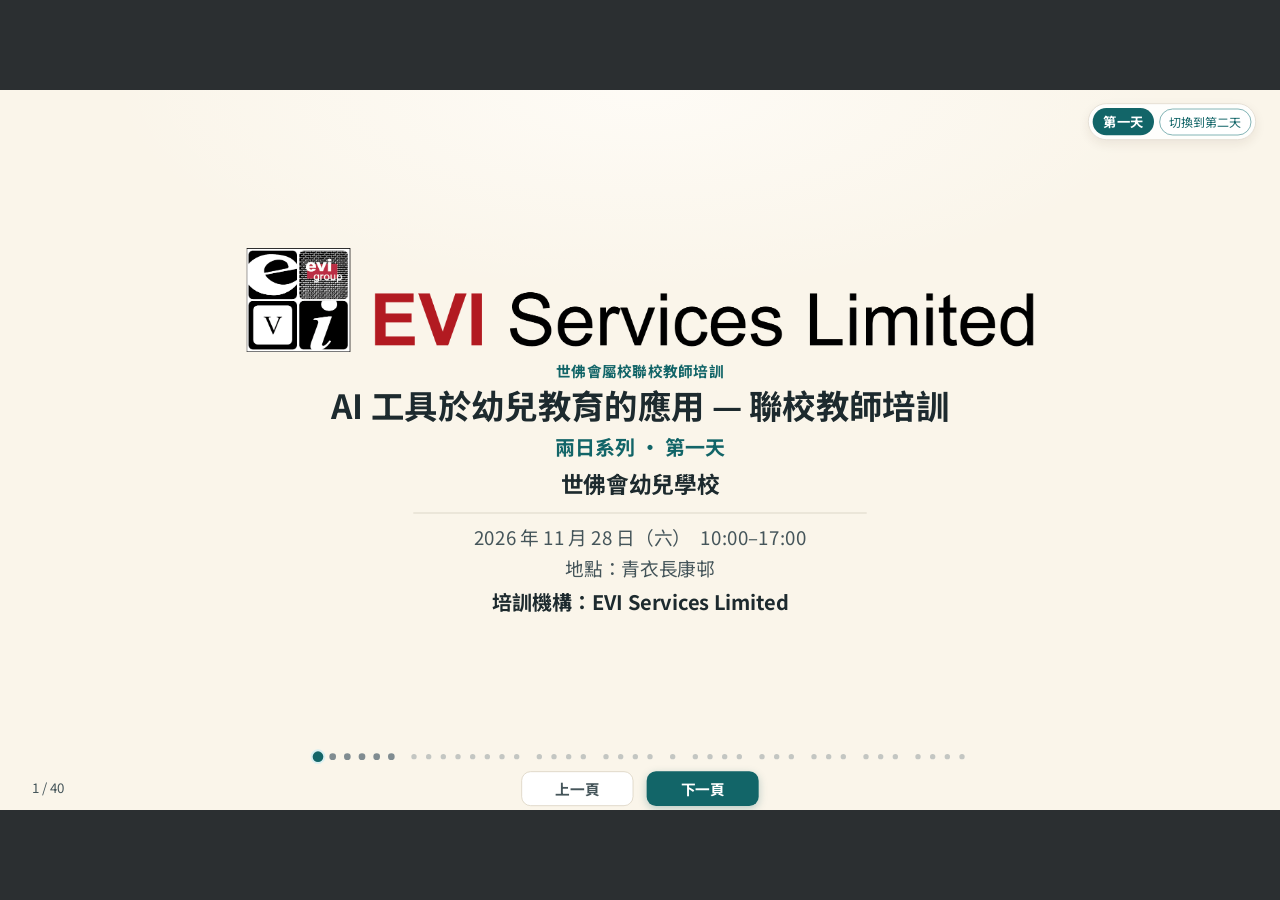
==== commit 5ec34249: "Mirror wfb from main after PR #8 merge (452a200)" ====
--- a/wfb/index.html
+++ b/wfb/index.html
@@ -4,7 +4,7 @@
 <meta charset="utf-8">
 <meta name="viewport" content="width=device-width, initial-scale=1">
 <link rel="icon" href="[data-uri]">
-<title>PREVIEW ONLY — Day1/Day2 redesign @ e4042f7 — not merged main</title>
+<title>AI 工具於幼兒教育的應用 — 聯校教師培訓</title>
 <script id="session-config">
 /* ============================================================
  * Session_Config（場次設定）
@@ -470,9 +470,6 @@
 <link id="webfont" rel="stylesheet" href="https://fonts.googleapis.com/css2?family=Noto+Sans+TC:wght@400;700&display=swap" media="print" onload="this.media='all';this.dataset.loaded='1'">
 </head>
 <body>
-<style id="wfb-preview-pad">body{padding-top:40px !important}</style>
-<div id="wfb-preview-banner" style="position:fixed;top:0;left:0;right:0;z-index:99999;background:#b45309;color:#fff;font:600 14px/1.4 system-ui,sans-serif;padding:8px 12px;text-align:center;box-shadow:0 2px 8px rgba(0,0,0,.25)">PREVIEW ONLY — Day1/Day2 redesign @ e4042f7 — not merged main</div>
-
 <div id="viewport">
   <div id="stage" aria-live="polite">
     <div id="slides"></div>
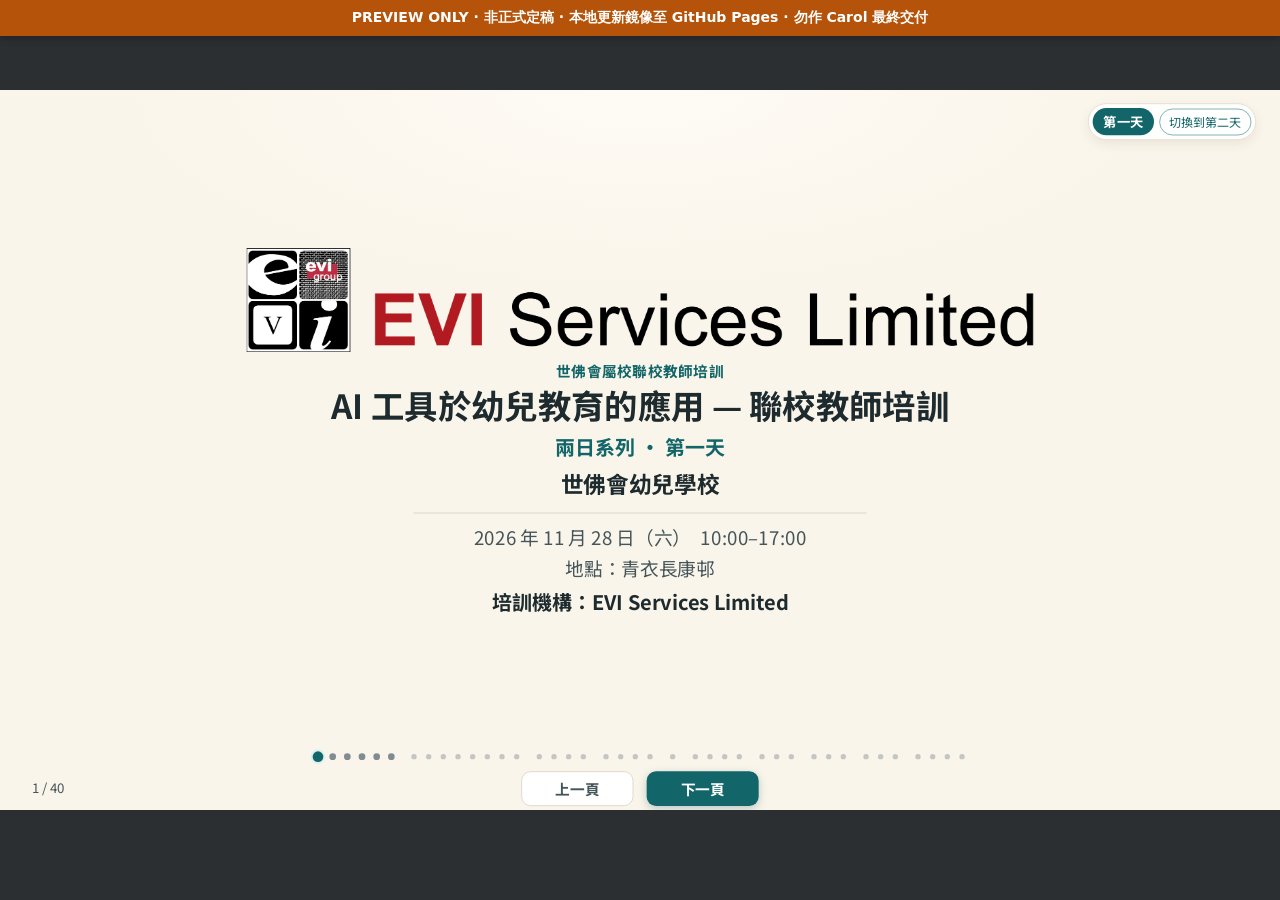
==== commit 43d94b2a: "preview(wfb): mirror local deck with Storybook Gem + real outputs PREVIEW ONLY — Storybook cover/pag" ====
--- a/wfb/index.html
+++ b/wfb/index.html
@@ -20,7 +20,7 @@
     // 現場示範的第二個工具：只可填 DeepSeek 或 Qwen
     secondTool: 'DeepSeek',
     // 本檔最後建立或修改內容的日期（YYYY-MM-DD）；資料表日期不得遲於此日
-    buildDate: '2026-11-02',
+    buildDate: '2026-11-03',
     // 兩校共通事實（C1–C5）；School_Hook 只可引用已核准事實
     facts: {
       C1: '兩校均為世界佛教友誼會（世佛會）屬校。',
@@ -107,8 +107,8 @@
  * ============================================================ */
 var REGISTRY = [
   /* ---------- 工具 ---------- */
-  { id: 'gemini', name: 'Google Gemini', category: '工具', claim: 'Gemini 在香港可直用，毋須 VPN。2026-10-29 起可在對話內產生、預覽及編輯 PDF、Docs、Slides 及 Sheets；PDF 亦可在手機，其餘格式以網頁為主。', source: 'https://blog.google/innovation-and-ai/products/gemini-app/edit-files-directly/', verified: '2026-11-02',
-    url: 'https://gemini.google.com', hk: '香港可直用', group: '主力', use: '文字、圖像、對話內檔案', zh: '佳', free: '個人帳戶免費起步', fit: '高', note: '個人帳戶的對話或會用於改進模型；學校版另見教育方案' },
+  { id: 'gemini', name: 'Google Gemini', category: '工具', claim: 'Gemini 在香港可直用，毋須 VPN。2026-10-29 起可在對話內產生、預覽及編輯 PDF、Docs、Slides 及 Sheets；另有 Storybook Gem 可製作插圖 storybook（須登入，目前未滿 18 歲不可用）。', source: 'https://support.google.com/gemini/answer/16434396?hl=zh-HK&co=GENIE.Platform%3DDesktop', verified: '2026-11-03',
+    url: 'https://gemini.google.com', hk: '香港可直用', group: '主力', use: '文字、圖像、對話內檔案、Storybook', zh: '佳', free: '個人帳戶免費起步', fit: '高', note: '個人帳戶的對話或會用於改進模型；Storybook 須年滿 18 歲；學校版另見教育方案' },
   { id: 'deepseek', name: 'DeepSeek', category: '工具', claim: 'DeepSeek 在香港可免費直接使用，毋須 VPN。快預設為 DeepSeek-V4.1-Flash；較難任務仍可參考 V4-Pro。另有深度思考及網頁搜尋。', source: 'https://chat.deepseek.com', verified: '2026-11-02',
     url: 'https://chat.deepseek.com', hk: '香港可直用', group: '主力', use: '教案、深度思考、搜尋', zh: '佳', free: '免費，不用 VPN', fit: '高', note: '勿上載幼兒資料。模式名稱以當日畫面為準' },
   { id: 'qwen', name: 'Qwen（通義千問）', category: '工具', claim: '通義千問在香港可直接使用。Qwen3.8-Max（2026-08-02）與 Qwen3.8-Flash（2026-08-26）為現時主線；千問 App 可在香港下載。', source: 'https://chat.qwen.ai', verified: '2026-11-02',
@@ -149,6 +149,8 @@
     tool: 'gemini', kind: '圖像生成', hk: '香港可直用', fee: '免費', region: '沒有' },
   { id: 'f-gemini-files', name: 'Gemini 對話內檔案', category: '功能', claim: '2026-10-29 起可在對話內產生、預覽及編輯 PDF、文件、簡報及試算表。個人帳戶可用；PDF 可在網頁及手機，其餘格式以網頁為主。', source: 'https://blog.google/innovation-and-ai/products/gemini-app/edit-files-directly/', verified: '2026-11-02',
     tool: 'gemini', kind: '文字', hk: '香港可直用', fee: '免費', region: '沒有' },
+  { id: 'f-gemini-storybook', name: 'Gemini Storybook Gem', category: '功能', claim: '在 Gemini 應用程式製作插圖 storybook：約 10–12 頁、可朗讀、分享 g.co/gemini/share 連結、列印或另存 PDF。須登入；目前未滿 18 歲不可用。提示須含英文 storybook，或經 Gem 清單開啟 Storybook。', source: 'https://support.google.com/gemini/answer/16434396?hl=zh-HK&co=GENIE.Platform%3DDesktop', verified: '2026-11-03',
+    tool: 'gemini', kind: '圖像生成', hk: '香港可直用', fee: '免費', region: '沒有' },
   { id: 'f-canva-image', name: 'Canva 圖像生成', category: '功能', claim: 'Canva Magic Media 及 Dream Lab 可生成圖像；免費帳戶有用量上限，管理員可關閉 Dream Lab。', source: 'https://www.canva.com/zh_hk/', verified: '2026-11-02',
     tool: 'canva', kind: '圖像生成', hk: '香港可直用', fee: '免費', region: '沒有' },
   { id: 'f-canva-bg', name: 'Canva 去背', category: '功能', claim: 'Canva Background Remover 可去除背景，用來做名牌或剪貼。是否出現以帳戶為準，本場名牌只作可選。', source: 'https://www.canva.com/zh_hk/', verified: '2026-11-02',
@@ -223,7 +225,7 @@
 
 var TIMELINE_DAY2 = [
   { n: 1, start: '10:00', end: '10:25', title: '重溫第一天、作業分享、今日創作路線', short: '重溫', modes: ['討論'] },
-  { n: 2, start: '10:25', end: '11:25', title: '單元三：AI 繪本（Gemini 分鏡與文字、Canva 組頁）', short: '繪本', modes: ['示範', '動手做'], module: true },
+  { n: 2, start: '10:25', end: '11:25', title: '單元三：AI 繪本（Gemini 分鏡、Storybook 加時、Canva 組頁）', short: '繪本', modes: ['示範', '動手做'], module: true },
   { n: 3, start: '11:25', end: '12:25', title: 'Canva 進階：Magic Media、Dream Lab、動畫與對話改稿', short: '進階', modes: ['示範', '動手做'], module: true },
   { n: 4, start: '12:25', end: '13:00', title: '單元四前半：AI 素養、私隱、版權、紅線', short: '素養', modes: ['討論'], module: true },
   { n: 5, start: '13:00', end: '14:00', title: '午膳', short: '午膳', modes: [] },
@@ -282,7 +284,7 @@
 .slide .cover-stack h1, .slide .closing-stack h1 { position: static; left: auto; top: auto; width: auto; line-height: 1.2; }
 .slide .cover-stack h1 { font-size: 50px; margin: 4px 0 12px; }
 .slide .closing-stack h1 { font-size: 76px; margin: 8px 0 28px; }
-.slide .content { position: absolute; left: 96px; right: 96px; top: 176px; bottom: 184px; font-size: 30px; line-height: 1.45; word-break: keep-all; overflow-wrap: break-word; line-break: strict; text-wrap: pretty; }
+.slide .content { position: absolute; left: 96px; right: 96px; top: 176px; bottom: 184px; font-size: 30px; line-height: 1.45; word-break: keep-all; overflow-wrap: break-word; line-break: strict; text-wrap: pretty; overflow: hidden; }
 .slide.full .content { top: 120px; }
 .kicker { font-size: 22px; color: var(--accent); font-weight: 700; letter-spacing: 0.04em; }
 p { margin: 0 0 16px; }
@@ -342,6 +344,142 @@
 .answer.shown, .fallback.shown { display: block; }
 .answer, .fallback { margin-top: 14px; background: #fff; border: 2px solid var(--accent); border-radius: 14px; padding: 12px 18px; font-size: 22px; line-height: 1.42; }
 .fallback .label, .answer .label { font-weight: 700; color: var(--accent); }
+
+.real-out-slot {
+  width: 100%;
+  min-height: 0;
+  margin-top: 6px;
+  border: 3px dashed var(--accent);
+  border-radius: 14px;
+  background: #f4faf9;
+  display: flex;
+  flex-wrap: wrap;
+  gap: 16px;
+  align-items: flex-start;
+  justify-content: flex-start;
+  text-align: left;
+  padding: 12px;
+  color: var(--ink);
+  font-size: 22px;
+  line-height: 1.4;
+}
+.real-out-slot > div:only-child {
+  width: 100%;
+  text-align: center;
+}
+.real-out-slot b { color: var(--accent); }
+.real-out-slot .small { display: block; margin-top: 6px; font-size: 18px; opacity: 0.9; }
+.real-out-slot.pair {
+  justify-content: flex-start;
+}
+.real-out-card {
+  flex: 1 1 280px;
+  max-width: 520px;
+  min-width: 260px;
+  min-height: 0;
+  margin: 0;
+  padding: 0;
+  border: 1px solid hsl(40 25% 78%);
+  border-radius: 14px;
+  background: #fff;
+  box-shadow: 0 8px 18px rgb(15 90 96 / 10%);
+  overflow: hidden;
+  cursor: pointer;
+  font: inherit;
+  color: inherit;
+  text-align: left;
+  display: flex;
+  flex-direction: column;
+}
+.real-out-card:focus-visible {
+  outline: 4px solid var(--accent-2);
+  outline-offset: 2px;
+}
+.real-out-card-thumb {
+  display: block;
+  height: 180px;
+  flex: 0 0 auto;
+  overflow: hidden;
+  background: #e8f0ef;
+}
+.real-out-card-thumb img {
+  width: 100%;
+  height: 100%;
+  object-fit: cover;
+  display: block;
+  border-radius: 0;
+  max-width: none;
+  max-height: none;
+  margin: 0;
+}
+.real-out-card-cap {
+  display: block;
+  padding: 10px 14px 12px;
+  font-size: 18px;
+  font-weight: 700;
+  color: var(--accent);
+  line-height: 1.35;
+}
+
+/* Lightbox enlarge for real-out cards (stage-local) */
+.real-out-lightbox {
+  position: absolute;
+  inset: 0;
+  z-index: 30;
+  background: rgba(0, 0, 0, 0.55);
+  display: flex;
+  align-items: center;
+  justify-content: center;
+  padding: 48px 64px;
+}
+.real-out-lightbox[hidden] { display: none !important; }
+.real-out-lb-close {
+  position: absolute;
+  top: 28px;
+  right: 36px;
+  width: 52px;
+  height: 52px;
+  border: 0;
+  border-radius: 999px;
+  background: rgba(255, 255, 255, 0.92);
+  color: var(--ink);
+  font-size: 32px;
+  line-height: 1;
+  cursor: pointer;
+  box-shadow: 0 6px 18px rgb(0 0 0 / 25%);
+}
+.real-out-lb-close:focus-visible {
+  outline: 4px solid var(--accent-2);
+  outline-offset: 2px;
+}
+.real-out-lb-figure {
+  margin: 0;
+  max-width: min(1600px, 92%);
+  max-height: 85%;
+  display: flex;
+  flex-direction: column;
+  align-items: center;
+  gap: 14px;
+}
+.real-out-lb-figure img {
+  display: block;
+  max-width: 100%;
+  max-height: 820px;
+  width: auto;
+  height: auto;
+  object-fit: contain;
+  border-radius: 12px;
+  box-shadow: 0 18px 48px rgb(0 0 0 / 35%);
+  background: #fff;
+}
+.real-out-lb-figure figcaption {
+  font-size: 22px;
+  font-weight: 700;
+  color: #fff;
+  text-align: center;
+  text-shadow: 0 1px 4px rgb(0 0 0 / 45%);
+}
+
 .opt { margin-top: 12px; border: 2px dashed var(--line); border-radius: 14px; padding: 8px 16px; background: #fffdf8; }
 .opt .opt-head { display: flex; gap: 12px; align-items: center; font-size: 22px; }
 .opt .opt-body { display: none; font-size: 22px; margin-top: 8px; line-height: 1.42; }
@@ -470,6 +608,10 @@
 <link id="webfont" rel="stylesheet" href="https://fonts.googleapis.com/css2?family=Noto+Sans+TC:wght@400;700&display=swap" media="print" onload="this.media='all';this.dataset.loaded='1'">
 </head>
 <body>
+<div id="wfb-preview-banner" style="position:fixed;top:0;left:0;right:0;z-index:99999;background:#b45309;color:#fff;font:600 14px/1.4 system-ui,sans-serif;padding:8px 16px;text-align:center;box-shadow:0 2px 8px rgba(0,0,0,.25)">PREVIEW ONLY · 非正式定稿 · 本地更新鏡像至 GitHub Pages · 勿作 Carol 最終交付</div>
+<script>document.documentElement.style.setProperty('--wfb-preview-pad','40px');</script>
+<style>body{padding-top:40px !important}#stage{margin-top:0}</style>
+
 <div id="viewport">
   <div id="stage" aria-live="polite">
     <div id="slides"></div>
@@ -617,7 +759,7 @@
     notes: function () { return ['這一節只有一個現場示範：兩邊貼上同一條 Prompt。', '工具卡是速查，來不及就當參考，不必逐張講完。']; } },
   { day: 1, seg: 2, kind: 'content', title: 'AI 是甚麼？', reqs: [24, 8, 6],
     html: function () {
-      return '<div class="box" style="font-size:34px;font-weight:700">很會模仿、也很會重組資料的助手。它不是真人老師。</div>' +
+      return '<div class="box" style="font-size:34px;font-weight:700">很會模仿、也很會重組資料的助手但它不是真人老師!</div>' +
         '<div class="grid g2" style="margin-top:28px"><div class="card"><h3>人工智能（AI）</h3><p>電腦從大量例子學會規律，再按你的要求產生內容。</p><p class="small">例如：輸入「秋天」，它寫出三條給 K2 的提問。</p></div>' +
         '<div class="card"><h3>大型語言模型（LLM）</h3><p>讀過大量文字，擅長續寫和起草的程式。</p><p class="small">例如：幫你起草一封家長信。它會錯，老師要改。</p></div></div>' +
         '<p class="small" style="margin-top:16px">提示詞（Prompt）就是你交給它的指示。寫得越清楚，結果越接近你要的。</p>';
@@ -643,9 +785,17 @@
     html: function (h, p) {
       return h.ready() + liveHead(h, 'gemini') + '<p class="small">對照工具：' + h.toolLink('deepseek') + ' ' + h.dot('deepseek') + '。這類短草稿，用 DeepSeek 的預設快速模式已夠。</p>' +
         '<div class="prompt">' + h.esc(p.prompt) + '</div>' + bufferLine() +
-        h.fallback('<ol class="small" style="margin:6px 0 0"><li>樹葉為甚麼會變色？——「我們一起去公園找找看。」</li><li>秋天你會穿甚麼衣服？——「摸摸外套，它厚不厚？」</li><li>你最喜歡秋天哪種水果？——「我們來畫出它的顏色。」</li></ol>');
-    },
-    notes: function () { return ['這是今天第一個，也是上午唯一要並排的示範。', '網絡慢就按「顯示示例輸出」，不要改用官方 ChatGPT。', 'DeepSeek 有深度思考和網頁搜尋；這條短 Prompt 不必開啟思考。']; } },
+        h.fallback({
+          tool: 'Gemini／DeepSeek',
+          kind: '三則提問回覆',
+          hint: '貼上剛才現場／預先截好的真實回覆：三則秋天提問與跟進語。',
+          cards: [
+            { src: 'assets/real-outputs/deck-01-gemini-autumn-questions.png', caption: 'Gemini · 秋天提問' },
+            { src: 'assets/real-outputs/deck-01-deepseek-autumn-questions.png', caption: 'DeepSeek · 秋天提問' }
+          ]
+        });
+    },
+    notes: function () { return ['這是今天第一個，也是上午唯一要並排的示範。', '網絡慢就按「顯示示例輸出」打開預留位（請事先貼好真實回覆），不要改用官方 ChatGPT。', 'DeepSeek 有深度思考和網頁搜尋；這條短 Prompt 不必開啟思考。']; } },
   { day: 1, seg: 2, kind: 'content', cat: 'steps', title: 'Prompt 五個部分', reqs: [24, 9, 7],
     html: function () {
       var names = ['角色', '對象（幼兒年齡）', '任務', '限制（字數、語氣、繁體）', '輸出格式'];
@@ -717,7 +867,15 @@
     },
     html: function (h, p) {
       return h.ready() + liveHead(h, 'second') + '<div class="prompt">' + h.esc(p.prompt) + '</div>' + bufferLine() +
-        h.fallback('<b>主題：</b>秋天的樹葉　<b>對象：</b>K2（4 至 5 歲）<br><b>學習目標：</b>觀察樹葉的顏色及形狀，用完整句子描述。<br><b>材料：</b>樹葉、放大鏡、畫紙、蠟筆<br><b>活動流程：</b><span class="tag plain">提問</span>「樹葉為甚麼會變色？」→ <span class="tag plain">遊戲</span>「樹葉配對」→ <span class="tag plain">學習角</span>美藝角樹葉拓印');
+        h.fallback({
+          tool: 'Gemini／第二工具',
+          kind: '教案初稿',
+          hint: '貼上真實教案回覆：主題、對象、目標、材料、活動流程。',
+          cards: [
+            { src: 'assets/real-outputs/deck-02-gemini-lesson-plan.png', caption: 'Gemini · 教案初稿' },
+            { src: 'assets/real-outputs/deck-02-deepseek-lesson-plan.png', caption: 'DeepSeek · 教案初稿' }
+          ]
+        });
     },
     notes: function () { return ['AI 只寫初稿。日期、材料、本班情況由老師改。', '不要在這一節再示範 Gemini。']; } },
   { day: 1, seg: 3, kind: 'content', cat: 'steps', title: '家長信：口語稿改書面語', reqs: [26, 20, 9],
@@ -725,7 +883,15 @@
       return '<p class="small">沿用剛才的 ' + h.toolLink(DECK.secondId()) + ' 或 ' + h.toolLink('gemini') + '。這不是新的示範，請各位在這一節一起跟做。</p>' +
         '<div class="prompt">' + U2_LETTER.join('') + '</div>' +
         '<div class="grid g2" style="margin-top:12px"><div class="card"><p class="kicker">改完要核對</p><ul class="small"><li>日期、地點仍是［　］</li><li>沒有幼兒姓名</li><li>語氣像學校通告，不是廣告</li></ul></div>' +
-        '<div class="card accent"><p class="kicker">示例</p><p class="small">各位家長：下星期五（［日期］）本班將到［地點］觀察樹葉。請為小朋友穿上運動鞋，並帶備水壺。如當日下雨，活動改在校內進行。<br>［老師名］</p></div></div>';
+        h.fallback({
+          tool: 'Gemini／第二工具',
+          kind: '家長信',
+          hint: '口語稿改書面語後的 AI 結果（文字或截圖）。',
+          cards: [
+            { src: 'assets/real-outputs/deck-03-gemini-parent-letter.png', caption: 'Gemini · 家長信' },
+            { src: 'assets/real-outputs/deck-03-deepseek-parent-letter.png', caption: 'DeepSeek · 家長信' }
+          ]
+        }) + '</div>';
     },
     notes: function () { return ['巡視時只看三件事：留空、沒有姓名、繁體書面語。', '做不完的可當下午檔案工作室的底稿。']; } },
   { day: 1, seg: 3, kind: 'content', title: 'Prompt 不夠清楚時，怎樣補好', reqs: [26, 6, 7, 9],
@@ -801,9 +967,16 @@
     steps: ['用網頁開 gemini.google.com。如有學校教育帳戶，請先登入那個帳戶。', '貼上 Prompt，請它在對話內產生 PDF。', '在預覽裡改一個字（例如標題），不必先下載到電腦再改。', '確認沒有幼兒姓名，日期和地點仍是方括號。', '匯出或存到雲端。手機只宜作 PDF 的後備；其他格式請用網頁，不必在手機上勉強完成。'],
     html: function (h, p) {
       return h.ready() + liveHead(h, 'gemini') + '<div class="prompt">' + h.esc(p.prompt) + '</div>' + bufferLine() +
-        h.fallback('<div class="card"><b>活動通告</b><p class="small">K2 將於［日期］［時間］在［地點］舉行「秋天樹葉展」。請小朋友穿運動鞋，並帶備水壺。歡迎家長蒞臨。查詢：［學校電話］。<br>本通告由老師請 AI 起稿，並經老師修改。</p></div>');
-    },
-    notes: function () { return ['這是下午第一個示範，請停留久一點。', '預覽失敗就用示例輸出，並請老師在紙上改一句，說明成品要經人手修改。', '不要改去官方 ChatGPT 或 Claude。']; } },
+        h.fallback({
+          tool: 'Gemini 檔案／PDF',
+          kind: '活動通告',
+          hint: '貼上真實通告 PDF 預覽截圖或文字：標題、日期、地點、注意事項。',
+          cards: [
+            { src: 'assets/real-outputs/deck-04-notice-pdf.png', caption: 'Gemini · 通告 PDF' }
+          ]
+        });
+    },
+    notes: function () { return ['這是下午第一個示範，請停留久一點。', '預覽失敗就打開「顯示示例輸出」預留位（請事先貼好真實通告結果），並請老師在紙上改一句，說明成品要經人手修改。', '不要改去官方 ChatGPT 或 Claude。']; } },
   { day: 1, seg: 6, kind: 'content', cat: 'steps', title: '時間夠再做一頁：活動表或簡報', reqs: [26, 9], uses: ['gemini', 'f-gemini-files'],
     html: function (h) {
       return '<p class="small">通告 PDF 已完成的老師，可以二選一。未完成的請繼續改 PDF。</p>' +
@@ -829,8 +1002,14 @@
     html: function (h, p) {
       return h.ready() + liveHead(h, 'canva') + '<p class="small">香港入口：' + h.link('https://www.canva.com/zh_hk/', 'canva.com/zh_hk') + '。' + h.fee('f-canva-template') + ' ' + h.fee('f-canva-bg') + '</p>' +
         '<div class="prompt"><b>操作目標：</b>' + h.esc(p.goal) + '</div>' + bufferLine() +
-        h.fallback('<div class="row"><p style="flex:1;margin:0">活動通告：K2 將於［日期］上午舉行「秋天樹葉展」。地點：［地點］。請穿運動鞋。</p>' +
-          '<svg width="220" height="150" viewBox="0 0 200 150" role="img" aria-label="海報版面示意"><rect x="2" y="2" width="196" height="146" rx="12" fill="#fff4e0" stroke="#8a4b12" stroke-width="3"/><text x="100" y="48" text-anchor="middle" font-size="22" fill="#5a2e08">秋天樹葉展</text><ellipse cx="70" cy="92" rx="22" ry="12" fill="#d9822b" transform="rotate(-30 70 92)"/><ellipse cx="130" cy="96" rx="22" ry="12" fill="#b5532a" transform="rotate(20 130 96)"/><text x="100" y="132" text-anchor="middle" font-size="16" fill="#5a2e08">［日期］［地點］</text></svg></div>');
+        h.fallback({
+          tool: 'Canva',
+          kind: '海報截圖',
+          hint: '貼上真實 Canva 海報預覽截圖（通告文字 + 版面）。',
+          cards: [
+            { src: 'assets/real-outputs/deck-05-canva-poster.png', caption: 'Canva · 秋天海報' }
+          ]
+        });
     },
     notes: function () { return ['一個示範走完四步的名稱，然後把時間還給老師做海報。', '教育版尚未批核的老師，用免費帳戶能做多少就做多少。不要在現場承諾 Magic 全部開放。', '去背如果要 Education 或進階方案，就當可選，不要因此拖住全班。']; } },
   { day: 1, seg: 7, kind: 'content', title: '四個按鈕：今天請完成海報', reqs: [21, 14], uses: ['canva', 'f-canva-template', 'f-canva-image', 'f-canva-bg'],
@@ -918,24 +1097,62 @@
 
   { day: 2, seg: 2, kind: 'header', cat: 'why', title: '單元三：AI 繪本', reqs: [9, 30, 18],
     html: function (h) {
-      return moduleHeader(h, 2, ['用 Gemini 寫分鏡和文案；這一節不追動畫', '插圖提示先寫定角色外觀，後面各頁沿用', '用 Canva 組頁，做成可以打印的一頁', '請檢查是否適合年齡，有沒有可怕內容或刻板印象']);
-    },
-    notes: function () { return ['主題用分享、洗手這類生活題。', '這一節的現場示範只有 Gemini 分鏡。組頁請各位一起跟做。']; } },
-  { day: 2, seg: 2, kind: 'live', cat: 'demo', tool: 'gemini', title: '一起跟做：分鏡與插圖提示', reqs: [17, 30, 9], uses: ['gemini', 'f-gemini-image'],
+      return moduleHeader(h, 2, ['用 Gemini 寫分鏡和文案；這一節不追動畫', '另一條路：Storybook Gem 可一次出一整本插圖 storybook，並可朗讀', '插圖提示先寫定角色外觀，後面各頁沿用；再用 Canva 組頁做成可打印的一頁', '請檢查是否適合年齡，有沒有可怕內容或刻板印象']);
+    },
+    notes: function () { return ['主題用分享、洗手這類生活題。', '主線仍是 Gemini 分鏡 + Canva 組頁。Storybook Gem 是加時／時間夠才示範，不要取代 Canva 實作。', 'Storybook 目前未滿 18 歲不可用；幼兒不可自行操作，老師要檢查內容。']; } },
+  { day: 2, seg: 2, kind: 'live', cat: 'demo', tool: 'gemini', title: '一起跟做：分鏡與插圖提示', reqs: [17, 30, 9], uses: ['gemini', 'f-gemini-image', 'f-gemini-storybook'],
     prompt: U3_BOOK.join(''),
-    steps: ['開 gemini.google.com。', '貼上 Prompt，讀出 6 頁裡的第 1 頁和第 4 頁。', '檢查角色的衣服和顏色，後面各頁有沒有走樣。', '可請它為第 1 頁生成一張圖。生成慢就用示例，不必改工具。', '其餘時間請各位改自己的主題，先完成文字分鏡。'],
+    steps: ['開 gemini.google.com。', '貼上 Prompt，讀出 6 頁裡的第 1 頁和第 4 頁。', '檢查角色的衣服和顏色，後面各頁有沒有走樣。', '可請它為第 1 頁生成一張圖。生成慢就打開輸出預留位（事先貼好真實圖），不必改工具。', '其餘時間請各位改自己的主題，先完成文字分鏡。', '時間夠：左側 Gem → Storybook（或探索 Gem），或輸入含英文 storybook 的提示；可開一頁並試聽朗讀。慢就回到分鏡預留位，不要硬等。'],
     html: function (h, p) {
-      return h.ready() + liveHead(h, 'gemini') + '<p class="small">圖像：' + h.esc(h.field('f-gemini-image', 'name')) + ' ' + h.dot('f-gemini-image') + '</p>' +
+      return h.ready() + liveHead(h, 'gemini') + '<p class="small">圖像：' + h.esc(h.field('f-gemini-image', 'name')) + ' ' + h.dot('f-gemini-image') + '　｜　加時路徑：' + h.esc(h.field('f-gemini-storybook', 'name')) + ' ' + h.dot('f-gemini-storybook') + '</p>' +
         '<div class="prompt">' + h.esc(p.prompt) + '</div>' + bufferLine() +
-        h.fallback('<div class="row"><div style="flex:1"><b>第 1 頁：</b>小熊有一盒新蠟筆。他很喜歡紅色。<br><b>第 4 頁：</b>小熊把蠟筆分一半。小兔笑了。<br><b>插圖提示：</b>穿紅色背心的啡色小熊，水彩，畫面明亮。</div>' + bearSvg(200, false) + '</div>');
-    },
-    notes: function () { return ['角色一致性比畫得漂亮重要。', '不要在這一節開 Canva，下一頁才組頁。']; } },
+        '<p class="box small" style="margin-top:12px"><b>時間夠才示範 Storybook：</b>Gem → Storybook，或提示含英文 storybook。約 1–2 分鐘、通常 10–12 頁；可朗讀。慢就打開下方預留位，勿取代下一節 Canva 組頁。</p>' +
+        h.fallback({
+          tool: 'Gemini',
+          kind: '繪本分鏡',
+          hint: '貼上真實分鏡回覆：至少第 1、4 頁文案與插圖提示（可連截圖）。',
+          cards: [
+            { src: 'assets/real-outputs/deck-06-storyboard.png', caption: 'Gemini · 繪本分鏡' }
+          ]
+        });
+    },
+    notes: function () { return ['角色一致性比畫得漂亮重要。', '不要在這一節開 Canva，下一頁才組頁。', 'Storybook 是加時：年滿 18、須登入；幼兒不可自行用；內容老師檢查。時間不夠就跳過，保留分鏡預留位。']; } },
   { day: 2, seg: 2, kind: 'content', cat: 'steps', title: '繪本五步', reqs: [30, 6, 9],
     html: function () {
       return flowHtml([['主題', '美德或生活'], ['分鏡', '6 頁故事線'], ['文案', '每頁兩句內'], ['插圖提示', '外觀寫定'], ['組頁', 'Canva 排一頁']]) +
-        '<div class="chips" style="margin-top:28px"><span class="chip">角色一致</span><span class="chip">年齡適切</span><span class="chip">避免恐怖</span><span class="chip">避免刻板印象</span></div>';
-    },
-    notes: function () { return ['每一步等老師點頭，才去下一步。今天能完成一頁已經夠。']; } },
+        '<div class="chips" style="margin-top:28px"><span class="chip">角色一致</span><span class="chip">年齡適切</span><span class="chip">避免恐怖</span><span class="chip">避免刻板印象</span></div>' +
+        '<p class="box small" style="margin-top:16px">主線仍是分鏡＋Canva。時間夠才試右方／下一頁的 Storybook Gem，不要跳過組頁實作。</p>';
+    },
+    notes: function () { return ['每一步等老師點頭，才去下一步。今天能完成一頁已經夠。', 'Storybook 是第二路徑，不是取代 Canva。']; } },
+  { day: 2, seg: 2, kind: 'content', title: '加時路徑：Gemini Storybook Gem', reqs: [30, 14, 9], uses: ['gemini', 'f-gemini-storybook'],
+    html: function (h) {
+      return '<p class="small">來源：' + h.link(h.field('f-gemini-storybook', 'source'), '在 Gemini 應用程式製作插圖 storybook') + '。' + h.dot('f-gemini-storybook') + ' ' + h.fee('f-gemini-storybook') +
+        '　｜　入口：' + h.link('https://gemini.google.com/gem/storybook', 'gemini.google.com/gem/storybook') + '</p>' +
+        '<div class="grid g2" style="gap:14px;align-items:start">' +
+        '<div>' +
+        '<div class="card"><h3 style="font-size:24px">怎樣開</h3><ol class="points small"><li>登入 gemini.google.com（須年滿 18 歲）。</li><li>開 ' + h.link('https://gemini.google.com/gem/storybook', 'Storybook Gem') + '（左側找不到 Gem 時可直接用此連結）。</li><li>或新對話提示含英文 <b>storybook</b>，例如「製作關於學會分享的 storybook」。</li><li>亦可上載相片後按「製作 storybook」圖示。</li></ol></div>' +
+        '<div class="card" style="margin-top:12px"><h3 style="font-size:24px">做完可以</h3><ul class="points small"><li>通常 10–12 頁，約 1–2 分鐘。</li><li>全螢幕翻頁；聆聽朗讀，可改聲音。</li><li>分享 g.co/gemini/share 連結；列印或另存 PDF。</li><li>封面可舉報不安全內容；對話可請它重生成／切換版本。</li></ul></div>' +
+        '<p class="box small" style="margin-top:12px"><b>課堂用法：</b>老師備課用，不是給幼兒自己操作。內容仍要人手檢查。主線完成分鏡＋Canva 後，時間夠才示範一頁＋聆聽。</p>' +
+        '</div>' +
+        '<div class="card accent" style="padding:12px">' +
+        '<p class="small" style="margin:0 0 8px"><b>示例封面</b>　《蠟筆傳呀傳》· 真實生成</p>' +
+        '<button type="button" class="real-out-card" data-interactive data-full="assets/real-outputs/deck-06b-gemini-storybook.png" data-caption="Gemini · Storybook 封面《蠟筆傳呀傳》" aria-label="封面《蠟筆傳呀傳》（按一下放大）" style="width:100%;max-width:100%">' +
+        '<span class="real-out-card-thumb" style="height:auto;max-height:420px;aspect-ratio:auto">' +
+        '<' + 'img src="assets/real-outputs/deck-06b-gemini-storybook.png" alt="Gemini Storybook 封面《蠟筆傳呀傳》" style="width:100%;height:auto;object-fit:contain;display:block"></span>' +
+        '<span class="real-out-card-cap">封面 · 按一下放大</span></button>' +
+        '<p class="small" style="margin:10px 0 0">入口連結：' + h.link('https://gemini.google.com/gem/storybook', '開啟 Storybook Gem') + '</p>' +
+        '</div></div>' +
+        bufferLine() +
+        h.fallback({
+          tool: 'Gemini Storybook',
+          kind: 'Storybook 內頁',
+          hint: '真實 Storybook 第 1／10 頁（《蠟筆傳呀傳》）。',
+          cards: [
+            { src: 'assets/real-outputs/deck-06b-gemini-storybook-p1.png', caption: 'Gemini · Storybook 第 1／10 頁' }
+          ]
+        }) + h.disclaimer();
+    },
+    notes: function () { return ['年齡門檻：目前未滿 18 歲不可用；幼兒不可自行用。', '不要用 Storybook 取代 Canva 角色卡／組頁實作，除非時間極充裕且老師已完成一頁。', '生成慢就跳過，回到分鏡預留位。直達連結：gemini.google.com/gem/storybook']; } },
   { day: 2, seg: 2, kind: 'content', title: 'Canva 組頁：先完成一頁', reqs: [21, 30, 14], uses: ['canva', 'f-canva-template', 'f-canva-image'],
     html: function (h) {
       return '<p class="small">沿用 ' + h.link('https://www.canva.com/zh_hk/', 'canva.com/zh_hk') + '。請各位一起跟做，講師不會再全程投影。</p>' +
@@ -958,7 +1175,16 @@
     steps: ['開 canva.com/zh_hk 裡剛才的一頁。', '用 Magic Media 出一張同一角色的圖。如果看不到 Dream Lab，不必尋找，管理員可能已關閉。', '用 Magic Grab 或 Magic Edit 改一件物件，例如蠟筆的顏色。', '開 Canva AI，用對話把標題改短，不必重做整頁。', 'Magic Animate 預覽約 5 秒。AI Voice 有的話才試，沒有就跳過。', 'Magic Layers 只在帳戶有才試。沒有這個按鈕是正常的。'],
     html: function (h, p) {
       return h.ready() + liveHead(h, 'canva') + '<div class="prompt"><b>操作目標：</b>' + h.esc(p.goal) + '</div>' + bufferLine() +
-        h.fallback('<p class="small">示例：標題由「小熊學習分享蠟筆的故事」改成「一起分享」。小熊仍穿紅背心。動畫只是揮一下手，沒有閃爍。</p>' + bearSvg(180, true));
+        h.fallback({
+          tool: 'Canva AI',
+          kind: '組頁／對話改稿截圖',
+          hint: '貼上真實 Canva 編輯結果：標題改寫、角色一致、動畫設定截圖。',
+          cards: [
+            { src: 'assets/real-outputs/deck-07-storybook-before.png', caption: '場景一 · 傳蠟筆' },
+            { src: 'assets/real-outputs/deck-07-scene-c-tidy.png', caption: '場景二 · 收拾分享' },
+            { src: 'assets/real-outputs/deck-07-scene-d-park.png', caption: '場景三 · 秋天公園' }
+          ]
+        });
     },
     notes: function () { return ['Canva AI 2.0 是指在編輯器裡用對話改設計，名稱以帳戶畫面為準。', '不要在這一節播放 CapCut。午膳後才一起做動畫。']; } },
   { day: 2, seg: 3, kind: 'content', title: '進階功能一覽', reqs: [21, 14], uses: ['canva', 'f-canva-image', 'f-canva-animate', 'f-canva-voice'],
@@ -1037,6 +1263,7 @@
   ['家長信', ['你是幼稚園老師。', '讀者是［班別］家長。', '寫一封［主題］通知。', '不多於 150 字，禮貌書面語。', '以「各位家長：」開頭，署名［老師名］。']],
   ['通告 PDF', ['你是幼稚園老師。', '讀者是家長。', '在對話內做一份活動通告 PDF。', '不多於 150 字，無幼兒姓名。', '日期地點用［　］留空。']],
   ['繪本分鏡', ['你是繪本作家。', '讀者是［年齡］幼兒。', '寫［主題］6 頁分鏡。', '每頁不多於 2 句，外觀前後一致。', '按頁數列出文案及插圖提示。']],
+  ['Storybook Gem', ['你是幼稚園老師。', '讀者是 K1（3 至 4 歲）幼兒。', '製作關於學會分享（傳蠟筆）的 storybook。', '溫暖正面、角色外觀前後一致，用繁體中文。', '適合課堂朗讀；避免可怕或刻板內容。']],
   ['數字人腳本', ['你是動畫編劇。', '觀眾是［年齡］幼兒。', '為虛擬老師寫［主題］腳本。', '約 60 秒，卡通、不追求真人臉。', '分人設及腳本列出。']],
   ['兒歌', ['你是音樂老師。', '對象是［年齡］幼兒。', '寫［主題］兒歌歌詞。', '4 至 8 句，每句不多於 7 字。', '每句一行，註明拍數。']]
 ];
@@ -1074,7 +1301,15 @@
     html: function (h, p) {
       return h.ready() + liveHead(h, 'second') + '<div class="prompt">' + h.esc(p.prompt) + '</div>' +
         '<div class="chips" style="margin-top:8px"><span class="chip">溫暖</span><span class="chip">卡通，不追求真人臉</span><span class="chip">不在台上即場生成影片</span></div>' + bufferLine() +
-        h.fallback('<div class="row">' + treeTeacherSvg(140) + '<div style="flex:1"><b>人設：</b>小樹老師，頭上有綠葉，聲線慢而溫柔。<br><b>腳本：</b>小朋友，早晨！小熊有一盒蠟筆，小兔沒有。小熊把蠟筆分一半。分享，令大家都開心。</div></div>');
+        h.fallback({
+          tool: '數字人／腳本工具',
+          kind: '人設＋腳本',
+          hint: '貼上真實人設與腳本輸出，或預錄播放畫面截圖（30–60 秒那一段）。',
+          cards: [
+            { src: 'assets/real-outputs/deck-08-gemini-avatar.png', caption: 'Gemini · 小樹腳本' },
+            { src: 'assets/real-outputs/deck-08-deepseek-avatar.png', caption: 'DeepSeek · 小樹腳本' }
+          ]
+        });
     },
     notes: function () { return ['預錄只播 30 至 60 秒。', '找不到檔：讀腳本，不要即場生成數字人。']; } },
   { day: 2, seg: 7, kind: 'content', title: '播放前請留意', reqs: [32, 14, 15],
@@ -1095,7 +1330,14 @@
     html: function (h, p) {
       return h.ready() + liveHead(h, 'gemini') + '<div class="prompt">' + h.esc(p.prompt) + '</div>' +
         '<div class="chips" style="margin-top:8px"><span class="chip">每句不多於 7 字</span><span class="chip">至少一句重複</span><span class="chip">試唱，不即場生成旋律</span></div>' + bufferLine() +
-        h.fallback('玩具玩完了<br>我們收起來<br>一件一件放<br>收好真可愛<br>玩具玩完了<br>我們收起來<br>拍數：100　情緒：愉快');
+        h.fallback({
+          tool: 'Gemini（歌詞）',
+          kind: '兒歌歌詞',
+          hint: '貼上真實歌詞回覆：兩段、拍數、情緒；勿用虛構歌詞示例。',
+          cards: [
+            { src: 'assets/real-outputs/deck-09-toy-song.png', caption: 'Gemini · 收玩具歌詞' }
+          ]
+        });
     },
     notes: function () { return ['試唱是這節的成品。', '若講師帶了預錄，可播一小段，檔名建議 samples/music-shouwanju.mp3。沒有就試唱。', 'Suno 不在台上即場生成。']; } },
   { day: 2, seg: 8, kind: 'content', title: '歌詞寫好之後', reqs: [33, 14], uses: ['gemini', 'suno'],
@@ -1397,9 +1639,46 @@
       return '<div><button type="button" class="ctl" data-show="answer" data-interactive>顯示範例答案</button>' +
         '<div class="answer"><span class="label">範例答案：</span>' + body + '</div></div>';
     },
-    fallback: function (body) {
+    realOutCards: function (items) {
+      /* items: [{ src, caption, full? }] — compact thumbs; click opens lightbox via data-full */
+      return (items || []).map(function (it) {
+        if (!it || !it.src) return '';
+        var cap = it.caption || '';
+        var full = it.full || it.src;
+        return '<button type="button" class="real-out-card" data-interactive data-full="' + esc(full) +
+          '" data-caption="' + esc(cap) + '" aria-label="' + esc(cap ? (cap + '（按一下放大）') : '按一下放大') + '">' +
+          '<span class="real-out-card-thumb">' + '<' + 'img src="' + esc(it.src) + '" alt="' + esc(cap) + '"></span>' +
+          (cap ? '<span class="real-out-card-cap">' + esc(cap) + '</span>' : '') +
+          '</button>';
+      }).join('');
+    },
+    fallback: function (opts) {
+      /* opts: string hint, or { tool, kind, hint, img, cards } — never invent fake AI replies */
+      var tool = '', kind = '文字或截圖', hint = '', img = '', cards = null;
+      if (opts && typeof opts === 'object') {
+        tool = opts.tool || '';
+        kind = opts.kind || kind;
+        hint = opts.hint || '';
+        img = opts.img || '';
+        cards = opts.cards || null;
+      } else if (typeof opts === 'string' && opts) {
+        hint = opts;
+      }
+      var title = tool ? ('請貼上「' + tool + '」真實輸出') : '請貼上相關 AI 真實輸出';
+      var detail = hint || ('預留位置：插入這次示範的真實' + kind + '結果（勿用虛構示例）。');
+      var inner;
+      var pair = '';
+      if (cards && cards.length) {
+        inner = h.realOutCards(cards);
+        if (cards.length >= 2) pair = ' pair';
+      } else if (img) {
+        inner = h.realOutCards([{ src: img, caption: title, full: img }]);
+      } else {
+        inner = '<div><b>' + title + '</b><span class="small">' + detail + '</span></div>';
+      }
       return '<div><button type="button" class="ctl" data-show="fallback" data-interactive>顯示示例輸出</button>' +
-        '<div class="fallback"><div class="label">示例輸出</div>' + body + '</div></div>';
+        '<div class="fallback"><div class="label">真實輸出預留位</div>' +
+        '<div class="real-out-slot' + pair + '" data-real-output-slot>' + inner + '</div></div></div>';
     },
     poeNote: 'Poe 不是 ChatGPT／Claude 官方帳戶',
     entry: entry, field: field, hkOK: hkOK, tools: tools, functions: functions, reg: REG, tl: timelineFor('manjusri'), duration: duration,
@@ -1407,7 +1686,7 @@
       return '<div class="grid g2">' + ['manjusri', 'mantra'].map(function (key) {
         var s = (CFG.sessions || {})[key] || {};
         var bits = key === 'mantra'
-          ? ['繪本分鏡與 Canva 組頁', 'Canva 進階、素養與微動畫', '數字人腳本、兒歌與行動計劃']
+          ? ['繪本分鏡、Storybook 加時與 Canva 組頁', 'Canva 進階、素養與微動畫', '數字人腳本、兒歌與行動計劃']
           : ['Prompt、教案與家長信', 'Gemini 檔案工作室', 'Canva 入門海報'];
         var here = key === activeKey;
         return '<div class="card' + (here ? ' accent' : '') + '"><h3>' + esc(s.dayName || '') + (here ? '　<span class="tag">今日</span>' : '') + '</h3>' +
@@ -1567,11 +1846,11 @@
       if (t) out.push('<p><b>時段 ' + t.n + '：' + t.start + '–' + t.end + '</b>' + (t.modes.length ? '；形式：' + t.modes.join('、') : '') + '</p>');
     }
     if (p.kind === 'live') {
-      if (!D.hkOK(D.resolveTool(p.tool))) out.push('<p class="warn">此工具狀態已變更，請改用示例輸出。</p>');
+      if (!D.hkOK(D.resolveTool(p.tool))) out.push('<p class="warn">此工具狀態已變更，請改用「顯示示例輸出」預留位（貼真實結果）。</p>');
       var steps = typeof p.steps === 'function' ? p.steps(h, p) : p.steps;
       out.push('<h2>示範步驟</h2><ol>' + steps.map(function (s) { return '<li>' + s + '</li>'; }).join('') + '</ol>');
       out.push(p.goal ? '<p><b>操作目標：</b>' + D.esc(p.goal) + '</p>' : '<p><b>Prompt 原文：</b>' + D.esc(p.prompt) + '</p>');
-      out.push('<p>網絡或工具失效時，按「顯示示例輸出」。</p>');
+      out.push('<p>網絡或工具失效時，按「顯示示例輸出」打開真實輸出預留位。</p>');
     }
     var pts = p.notes(h, p);
     out.push('<h2>講解重點（第 ' + (i + 1) + ' 頁）</h2><ul>' + pts.map(function (s) { return '<li>' + s + '</li>'; }).join('') + '</ul>');
@@ -1582,6 +1861,7 @@
 
   /* ---------- navigation (需求 3、4、22) ---------- */
   function resetPage(sec) {
+    closeLightbox();
     $$('.answer.shown, .fallback.shown', sec).forEach(function (el) { el.classList.remove('shown'); });
     $$('.opt.open', sec).forEach(function (el) { el.classList.remove('open'); var b = $('.opt-toggle', el); b.textContent = '展開'; b.setAttribute('aria-expanded', 'false'); });
     $$('.term.flipped', sec).forEach(function (el) { el.classList.remove('flipped'); });
@@ -1630,6 +1910,42 @@
     var t = $('#toast'); t.textContent = msg; t.hidden = false;
     clearTimeout(toastTimer); toastTimer = setTimeout(function () { t.hidden = true; }, 2800);
   }
+  /* ---------- real-out card lightbox ---------- */
+  var lightbox = null;
+  function ensureLightbox() {
+    if (lightbox) return lightbox;
+    lightbox = document.createElement('div');
+    lightbox.id = 'real-out-lightbox';
+    lightbox.className = 'real-out-lightbox';
+    lightbox.setAttribute('data-interactive', '');
+    lightbox.hidden = true;
+    lightbox.innerHTML =
+      '<button type="button" class="real-out-lb-close" data-interactive aria-label="關閉">×</button>' +
+      '<figure class="real-out-lb-figure" data-interactive>' +
+      '<' + 'img alt="">' +
+      '<figcaption></figcaption>' +
+      '</figure>';
+    stage.appendChild(lightbox);
+    return lightbox;
+  }
+  function openLightbox(src, caption) {
+    if (!src) return;
+    var lb = ensureLightbox();
+    var img = lb.querySelector('img');
+    var cap = lb.querySelector('figcaption');
+    img.src = src;
+    img.alt = caption || '';
+    cap.textContent = caption || '';
+    lb.hidden = false;
+  }
+  function closeLightbox() {
+    if (!lightbox || lightbox.hidden) return;
+    lightbox.hidden = true;
+    var img = lightbox.querySelector('img');
+    if (img) img.removeAttribute('src');
+  }
+  function lightboxOpen() { return !!(lightbox && !lightbox.hidden); }
+
   function toggleFullscreen() {
     var fail = function () { toast('全屏未能啟動，可改用瀏覽器本身的全屏功能（例如 F11）。'); };
     try {
@@ -1644,6 +1960,11 @@
     if (e.ctrlKey || e.altKey || e.metaKey) return;
     var k = e.key, tag = (e.target && e.target.tagName) || '';
     var typing = /^(INPUT|TEXTAREA|SELECT)$/.test(tag) || (e.target && e.target.isContentEditable);
+    if (k === 'Escape' && lightboxOpen()) { e.preventDefault(); closeLightbox(); return; }
+    if (lightboxOpen() && (k === 'ArrowRight' || k === ' ' || k === 'Spacebar' || k === 'PageDown' || k === 'ArrowLeft' || k === 'PageUp')) {
+      e.preventDefault();
+      return;
+    }
     if (k === 'ArrowRight' || k === ' ' || k === 'Spacebar' || k === 'PageDown') { e.preventDefault(); blurActive(); go(state.index + 1); }
     else if (k === 'ArrowLeft' || k === 'PageUp') { e.preventDefault(); blurActive(); go(state.index - 1); }
     else if (!typing && (k === 'f' || k === 'F')) { e.preventDefault(); toggleFullscreen(); }
@@ -1657,8 +1978,27 @@
     var t = e.target;
     if (t.closest('#notes')) return;
     if (t.closest('a[href]')) return;
+    if (lightboxOpen()) {
+      if (t.closest('.real-out-lb-close') || t === lightbox || (t.classList && t.classList.contains('real-out-lightbox'))) {
+        closeLightbox();
+      }
+      return;
+    }
+    var card = t.closest('.real-out-card');
+    if (card && card.dataset.full) {
+      openLightbox(card.dataset.full, card.dataset.caption || '');
+      return;
+    }
     var btn = t.closest('button, [data-interactive]');
-    if (!btn) { if (t.closest('#stage')) go(state.index + 1); return; }
+    if (!btn) {
+      var stageEl = t.closest('#stage');
+      if (stageEl) {
+        var r = stageEl.getBoundingClientRect();
+        var mid = r.left + r.width / 2;
+        go(e.clientX < mid ? state.index - 1 : state.index + 1);
+      }
+      return;
+    }
     if (btn.id === 'session-switch') return switchSession();
     if (btn.id === 'page-prev') return go(state.index - 1);
     if (btn.id === 'page-next') return go(state.index + 1);
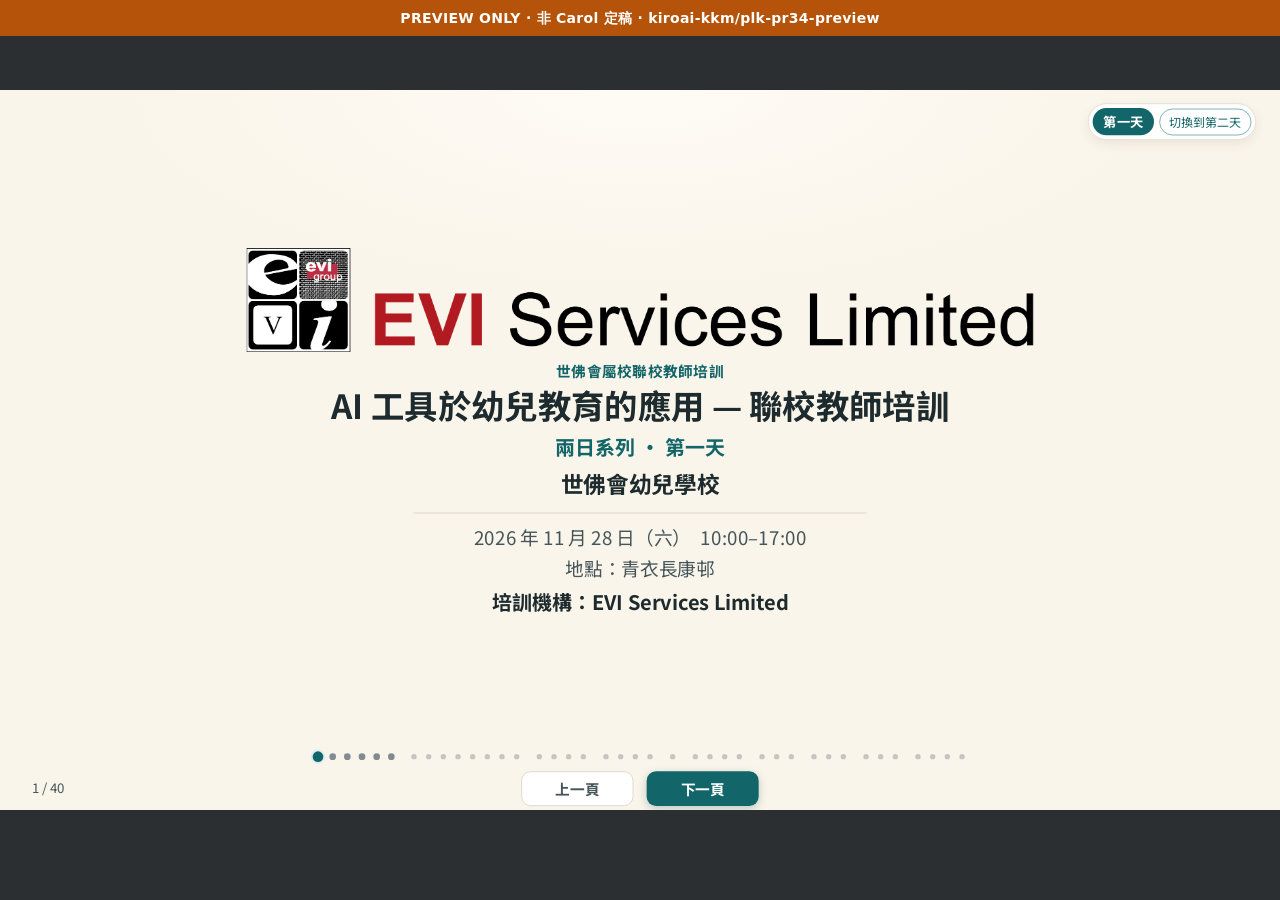
==== commit b1aa44ef: "preview(wfb): restore index.html entry for /wfb/" ====
--- a/wfb/index.html
+++ b/wfb/index.html
@@ -108,7 +108,7 @@
 var REGISTRY = [
   /* ---------- 工具 ---------- */
   { id: 'gemini', name: 'Google Gemini', category: '工具', claim: 'Gemini 在香港可直用，毋須 VPN。2026-10-29 起可在對話內產生、預覽及編輯 PDF、Docs、Slides 及 Sheets；另有 Storybook Gem 可製作插圖 storybook（須登入，目前未滿 18 歲不可用）。', source: 'https://support.google.com/gemini/answer/16434396?hl=zh-HK&co=GENIE.Platform%3DDesktop', verified: '2026-11-03',
-    url: 'https://gemini.google.com', hk: '香港可直用', group: '主力', use: '文字、圖像、對話內檔案、Storybook', zh: '佳', free: '個人帳戶免費起步', fit: '高', note: '個人帳戶的對話或會用於改進模型；Storybook 須年滿 18 歲；學校版另見教育方案' },
+    url: 'https://gemini.google.com', hk: '香港可直用', group: '主力', use: '文字、圖像、對話內檔案、Storybook、Skills', zh: '佳', free: '個人帳戶免費起步', fit: '高', note: '個人帳戶的對話或會用於改進模型；Storybook／Skills 目前多為 18+；學校版另見教育方案' },
   { id: 'deepseek', name: 'DeepSeek', category: '工具', claim: 'DeepSeek 在香港可免費直接使用，毋須 VPN。快預設為 DeepSeek-V4.1-Flash；較難任務仍可參考 V4-Pro。另有深度思考及網頁搜尋。', source: 'https://chat.deepseek.com', verified: '2026-11-02',
     url: 'https://chat.deepseek.com', hk: '香港可直用', group: '主力', use: '教案、深度思考、搜尋', zh: '佳', free: '免費，不用 VPN', fit: '高', note: '勿上載幼兒資料。模式名稱以當日畫面為準' },
   { id: 'qwen', name: 'Qwen（通義千問）', category: '工具', claim: '通義千問在香港可直接使用。Qwen3.8-Max（2026-08-02）與 Qwen3.8-Flash（2026-08-26）為現時主線；千問 App 可在香港下載。', source: 'https://chat.qwen.ai', verified: '2026-11-02',
@@ -117,7 +117,7 @@
     url: 'https://grok.com', hk: '香港可直用', group: '主力', use: '對話、構思、即時資訊', zh: '良', free: '免費起步', fit: '中', note: '圖像及短片要嚴格把關；不是學校教育帳戶' },
   { id: 'copilot', name: 'Microsoft Copilot', category: '工具', claim: 'Microsoft Copilot 在香港可直接使用。學校應優先用 Copilot Chat（教育帳戶，有資料保護）。這不是官方 ChatGPT。', source: 'https://copilot.microsoft.com', verified: '2026-11-02',
     url: 'https://copilot.microsoft.com', hk: '香港可直用', group: '主力', use: '教育帳戶文書、翻譯、摘要', zh: '良', free: '免費起步', fit: '高', note: 'Word 內 Copilot 另需授權；個人版不等於教育條款' },
-  { id: 'canva', name: 'Canva', category: '工具', claim: '請用香港入口 canva.com/zh_hk，不要用內地版網站。Canva AI、Magic Write、Translate、Magic Design、Magic Media、Dream Lab、去背、Magic Edit、Magic Animate、Magic Grab 及 AI Voice 以帳戶為準。Magic Layers 不是香港預設。', source: 'https://www.canva.com/zh_hk/', verified: '2026-11-02',
+  { id: 'canva', name: 'Canva', category: '工具', claim: '請用香港入口 canva.com/zh_hk，不要用內地版網站。Canva AI、Magic Write、Translate、Magic Design、Magic Media、Dream Lab、去背、Magic Edit、Magic Animate、Image-to-Video、Magic Grab 及 AI Voice 以帳戶為準。Magic Layers 不是香港預設。', source: 'https://www.canva.com/zh_hk/', verified: '2026-11-02',
     url: 'https://www.canva.com/zh_hk/', hk: '香港可直用', group: '主力', use: '海報、繪本、動態頁', zh: '良', free: '免費起步', fit: '高', note: '教育版要逐案審核；管理員可關閉部分 AI' },
   { id: 'perplexity', name: 'Perplexity', category: '工具', claim: 'Perplexity 在香港可直接使用，可做附來源的搜尋。Learn Mode 是否適合幼稚園，當日再看。', source: 'https://www.perplexity.ai', verified: '2026-11-02',
     url: 'https://www.perplexity.ai', hk: '香港可直用', group: '也很實用', use: '附來源搜尋、Learn Mode', zh: '良', free: '免費起步', fit: '中', note: '來源仍要老師核對' },
@@ -151,11 +151,15 @@
     tool: 'gemini', kind: '文字', hk: '香港可直用', fee: '免費', region: '沒有' },
   { id: 'f-gemini-storybook', name: 'Gemini Storybook Gem', category: '功能', claim: '在 Gemini 應用程式製作插圖 storybook：約 10–12 頁、可朗讀、分享 g.co/gemini/share 連結、列印或另存 PDF。須登入；目前未滿 18 歲不可用。提示須含英文 storybook，或經 Gem 清單開啟 Storybook。', source: 'https://support.google.com/gemini/answer/16434396?hl=zh-HK&co=GENIE.Platform%3DDesktop', verified: '2026-11-03',
     tool: 'gemini', kind: '圖像生成', hk: '香港可直用', fee: '免費', region: '沒有' },
+  { id: 'f-gemini-skills', name: 'Gemini Skills（技能）', category: '功能', claim: '可把常用指示存成可重用的 Skill／技能（Gems 正過渡至 Skills）；在提示列以斜線呼叫即可重用。目前多為 18+，U18 稍後開放。適合家長信、教案等範本；幼兒不可自行操作。', source: 'https://blog.google/products-and-platforms/products/gemini/automate-tasks-with-skills/', verified: '2026-11-03',
+    tool: 'gemini', kind: '文字', hk: '香港可直用', fee: '免費', region: '沒有' },
   { id: 'f-canva-image', name: 'Canva 圖像生成', category: '功能', claim: 'Canva Magic Media 及 Dream Lab 可生成圖像；免費帳戶有用量上限，管理員可關閉 Dream Lab。', source: 'https://www.canva.com/zh_hk/', verified: '2026-11-02',
     tool: 'canva', kind: '圖像生成', hk: '香港可直用', fee: '免費', region: '沒有' },
   { id: 'f-canva-bg', name: 'Canva 去背', category: '功能', claim: 'Canva Background Remover 可去除背景，用來做名牌或剪貼。是否出現以帳戶為準，本場名牌只作可選。', source: 'https://www.canva.com/zh_hk/', verified: '2026-11-02',
     tool: 'canva', kind: '圖像生成', hk: '香港可直用', fee: '需 Canva Education', region: '沒有' },
   { id: 'f-canva-animate', name: 'Canva Magic Animate', category: '功能', claim: 'Canva Magic Animate 可把插圖或文字加上簡單動態。部分進階效果另有限制。', source: 'https://www.canva.com/zh_hk/', verified: '2026-11-02',
+    tool: 'canva', kind: '動畫', hk: '香港可直用', fee: '免費', region: '沒有' },
+  { id: 'f-canva-image-to-video', name: 'Canva Image-to-Video', category: '功能', claim: '可把靜態圖轉成約 5 秒短片。接在 Magic Animate 後、時間夠才試，勿取代組頁。教育版管理員或可關閉；由老師投影給幼兒看，幼兒不操作。', source: 'https://www.canva.com/help/image-to-video/', verified: '2026-11-03',
     tool: 'canva', kind: '動畫', hk: '香港可直用', fee: '免費', region: '沒有' },
   { id: 'f-canva-voice', name: 'Canva AI Voice', category: '功能', claim: 'Canva 可為設計加上 AI 配音。是否出現以帳戶及 Education 權限為準，本場只作可選。', source: 'https://www.canva.com/zh_hk/', verified: '2026-11-02',
     tool: 'canva', kind: '語音', hk: '香港可直用', fee: '需 Canva Education', region: '沒有' },
@@ -284,7 +288,7 @@
 .slide .cover-stack h1, .slide .closing-stack h1 { position: static; left: auto; top: auto; width: auto; line-height: 1.2; }
 .slide .cover-stack h1 { font-size: 50px; margin: 4px 0 12px; }
 .slide .closing-stack h1 { font-size: 76px; margin: 8px 0 28px; }
-.slide .content { position: absolute; left: 96px; right: 96px; top: 176px; bottom: 184px; font-size: 30px; line-height: 1.45; word-break: keep-all; overflow-wrap: break-word; line-break: strict; text-wrap: pretty; overflow: hidden; }
+.slide .content { position: absolute; left: 96px; right: 96px; top: 176px; bottom: 184px; font-size: 30px; line-height: 1.45; word-break: keep-all; overflow-wrap: break-word; line-break: strict; text-wrap: pretty; overflow: hidden; } /* bottom 184 keeps clear of #timeline-bar at 916 */
 .slide.full .content { top: 120px; }
 .kicker { font-size: 22px; color: var(--accent); font-weight: 700; letter-spacing: 0.04em; }
 p { margin: 0 0 16px; }
@@ -397,7 +401,7 @@
 }
 .real-out-card-thumb {
   display: block;
-  height: 180px;
+  height: 150px;
   flex: 0 0 auto;
   overflow: hidden;
   background: #e8f0ef;
@@ -607,11 +611,7 @@
 <link rel="preconnect" href="https://fonts.gstatic.com" crossorigin>
 <link id="webfont" rel="stylesheet" href="https://fonts.googleapis.com/css2?family=Noto+Sans+TC:wght@400;700&display=swap" media="print" onload="this.media='all';this.dataset.loaded='1'">
 </head>
-<body>
-<div id="wfb-preview-banner" style="position:fixed;top:0;left:0;right:0;z-index:99999;background:#b45309;color:#fff;font:600 14px/1.4 system-ui,sans-serif;padding:8px 16px;text-align:center;box-shadow:0 2px 8px rgba(0,0,0,.25)">PREVIEW ONLY · 非正式定稿 · 本地更新鏡像至 GitHub Pages · 勿作 Carol 最終交付</div>
-<script>document.documentElement.style.setProperty('--wfb-preview-pad','40px');</script>
-<style>body{padding-top:40px !important}#stage{margin-top:0}</style>
-
+<body><div id="wfb-preview-banner" style="position:fixed;top:0;left:0;right:0;z-index:99999;background:#b45309;color:#fff;font:700 14px/36px system-ui,sans-serif;text-align:center;letter-spacing:.02em">PREVIEW ONLY · 非 Carol 定稿 · kiroai-kkm/plk-pr34-preview</div><style>body{padding-top:36px!important}</style>
 <div id="viewport">
   <div id="stage" aria-live="polite">
     <div id="slides"></div>
@@ -878,7 +878,7 @@
         });
     },
     notes: function () { return ['AI 只寫初稿。日期、材料、本班情況由老師改。', '不要在這一節再示範 Gemini。']; } },
-  { day: 1, seg: 3, kind: 'content', cat: 'steps', title: '家長信：口語稿改書面語', reqs: [26, 20, 9],
+  { day: 1, seg: 3, kind: 'content', cat: 'steps', title: '家長信：口語稿改書面語', reqs: [26, 20, 9], uses: ['gemini', 'f-gemini-skills'],
     html: function (h) {
       return '<p class="small">沿用剛才的 ' + h.toolLink(DECK.secondId()) + ' 或 ' + h.toolLink('gemini') + '。這不是新的示範，請各位在這一節一起跟做。</p>' +
         '<div class="prompt">' + U2_LETTER.join('') + '</div>' +
@@ -891,9 +891,19 @@
             { src: 'assets/real-outputs/deck-03-gemini-parent-letter.png', caption: 'Gemini · 家長信' },
             { src: 'assets/real-outputs/deck-03-deepseek-parent-letter.png', caption: 'DeepSeek · 家長信' }
           ]
-        }) + '</div>';
-    },
-    notes: function () { return ['巡視時只看三件事：留空、沒有姓名、繁體書面語。', '做不完的可當下午檔案工作室的底稿。']; } },
+        }) + '</div>' +
+        '<p class="box small" style="margin-top:12px"><b>小提示 · ' + h.link(h.field('f-gemini-skills', 'source'), 'Gemini Skills／技能') + '：</b>可把常用 Prompt（家長信、教案）存成 Skill／技能，回校重用；目前多為 18+。' + h.dot('f-gemini-skills') + ' 幼兒不可自行操作。</p>' +
+        h.fallback({
+          tool: 'Gemini Skills',
+          kind: '技能示例',
+          hint: '已存技能「家長信書面語」編輯畫面，以及用 @技能 跑出口語稿→書面家長信。',
+          cards: [
+            { src: 'assets/real-outputs/deck-skills-parent-letter.png', caption: 'Skills · 家長信書面語' },
+            { src: 'assets/real-outputs/deck-skills-parent-letter-result.png', caption: 'Skills · 一次實跑結果' }
+          ]
+        });
+    },
+    notes: function () { return ['巡視時只看三件事：留空、沒有姓名、繁體書面語。', '做不完的可當下午檔案工作室的底稿。', 'Skills／技能：Gems 正過渡至此；目前多為 18+，U18 稍後；個人帳戶與教育版時程或不同。本場只提一句、附真實示例卡，不做新現場示範。']; } },
   { day: 1, seg: 3, kind: 'content', title: 'Prompt 不夠清楚時，怎樣補好', reqs: [26, 6, 7, 9],
     html: function () {
       return '<div class="vs"><div class="card bad"><p class="kicker">不夠清楚</p><p style="font-size:40px;font-weight:700">寫一份教案</p><p class="small">沒有對象、時間、格式，AI 只能自行猜測。</p></div>' +
@@ -914,9 +924,10 @@
         '<tr><td><b>' + h.link(h.field('e-canva-teacher', 'source'), 'Canva Education') + '</b></td><td>' + h.esc(h.field('e-canva-teacher', 'claim')) + '<br>' + h.esc(h.field('e-canva-school', 'claim')) + appr + '</td></tr>' +
         '<tr><td><b>' + h.link(h.field('e-gemini-edu', 'source'), 'Gemini for Education') + '</b></td><td>' + h.esc(h.field('e-gemini-edu', 'claim')) + '<br><span class="meta">今天若用個人 Gemini，對話可能用於改進模型。學校版要管理員開啟。</span>' + appr + '</td></tr>' +
         '<tr><td><b>' + h.link(h.field('e-copilot-chat', 'source'), 'Copilot Chat（教育）') + '</b></td><td>' + h.esc(h.field('e-copilot-chat', 'claim')) + '<br><span class="meta">' + h.esc(h.field('e-m365-copilot', 'claim')) + '</span>' + appr + '</td></tr>' +
-        '</tbody></table>' + h.disclaimer();
-    },
-    notes: function () { return ['Canva 香港幼稚園要逐案審核，不是自動包括。入口是 canva.com/zh_hk。', 'Gemini 學生免費 AI Plus 優惠不包括香港，不要在場說可以領。', 'Copilot Chat 不是官方 ChatGPT。Word 裡的 Copilot 另要授權。']; } },
+        '</tbody></table>' +
+        '<p class="box small" style="margin-top:10px">有 Microsoft 365 教育帳戶的學校，Copilot 介面或見教案／教學（Teach）入口，以帳戶畫面為準；一句帶過即可。</p>' + h.disclaimer();
+    },
+    notes: function () { return ['Canva 香港幼稚園要逐案審核，不是自動包括。入口是 canva.com/zh_hk。', 'Gemini 學生免費 AI Plus 優惠不包括香港，不要在場說可以領。', 'Copilot Chat 不是官方 ChatGPT。Word 裡的 Copilot 另要授權。Teach／教案入口只一句帶過，不要變成新示範。']; } },
   { day: 1, seg: 4, kind: 'content', title: '這些不要當成幼稚園的預設', reqs: [27, 16, 14],
     html: function (h) {
       var r = function (id) { return '<tr><td><b>' + h.link(h.field(id, 'source'), h.field(id, 'name')) + '</b></td><td>' + h.esc(h.field(id, 'claim')) + '</td></tr>'; };
@@ -1106,7 +1117,6 @@
     html: function (h, p) {
       return h.ready() + liveHead(h, 'gemini') + '<p class="small">圖像：' + h.esc(h.field('f-gemini-image', 'name')) + ' ' + h.dot('f-gemini-image') + '　｜　加時路徑：' + h.esc(h.field('f-gemini-storybook', 'name')) + ' ' + h.dot('f-gemini-storybook') + '</p>' +
         '<div class="prompt">' + h.esc(p.prompt) + '</div>' + bufferLine() +
-        '<p class="box small" style="margin-top:12px"><b>時間夠才示範 Storybook：</b>Gem → Storybook，或提示含英文 storybook。約 1–2 分鐘、通常 10–12 頁；可朗讀。慢就打開下方預留位，勿取代下一節 Canva 組頁。</p>' +
         h.fallback({
           tool: 'Gemini',
           kind: '繪本分鏡',
@@ -1121,7 +1131,7 @@
     html: function () {
       return flowHtml([['主題', '美德或生活'], ['分鏡', '6 頁故事線'], ['文案', '每頁兩句內'], ['插圖提示', '外觀寫定'], ['組頁', 'Canva 排一頁']]) +
         '<div class="chips" style="margin-top:28px"><span class="chip">角色一致</span><span class="chip">年齡適切</span><span class="chip">避免恐怖</span><span class="chip">避免刻板印象</span></div>' +
-        '<p class="box small" style="margin-top:16px">主線仍是分鏡＋Canva。時間夠才試右方／下一頁的 Storybook Gem，不要跳過組頁實作。</p>';
+        '<p class="box small" style="margin-top:16px">主線：分鏡＋Canva。Storybook 是加時，勿取代組頁。</p>';
     },
     notes: function () { return ['每一步等老師點頭，才去下一步。今天能完成一頁已經夠。', 'Storybook 是第二路徑，不是取代 Canva。']; } },
   { day: 2, seg: 2, kind: 'content', title: '加時路徑：Gemini Storybook Gem', reqs: [30, 14, 9], uses: ['gemini', 'f-gemini-storybook'],
@@ -1130,27 +1140,22 @@
         '　｜　入口：' + h.link('https://gemini.google.com/gem/storybook', 'gemini.google.com/gem/storybook') + '</p>' +
         '<div class="grid g2" style="gap:14px;align-items:start">' +
         '<div>' +
-        '<div class="card"><h3 style="font-size:24px">怎樣開</h3><ol class="points small"><li>登入 gemini.google.com（須年滿 18 歲）。</li><li>開 ' + h.link('https://gemini.google.com/gem/storybook', 'Storybook Gem') + '（左側找不到 Gem 時可直接用此連結）。</li><li>或新對話提示含英文 <b>storybook</b>，例如「製作關於學會分享的 storybook」。</li><li>亦可上載相片後按「製作 storybook」圖示。</li></ol></div>' +
-        '<div class="card" style="margin-top:12px"><h3 style="font-size:24px">做完可以</h3><ul class="points small"><li>通常 10–12 頁，約 1–2 分鐘。</li><li>全螢幕翻頁；聆聽朗讀，可改聲音。</li><li>分享 g.co/gemini/share 連結；列印或另存 PDF。</li><li>封面可舉報不安全內容；對話可請它重生成／切換版本。</li></ul></div>' +
-        '<p class="box small" style="margin-top:12px"><b>課堂用法：</b>老師備課用，不是給幼兒自己操作。內容仍要人手檢查。主線完成分鏡＋Canva 後，時間夠才示範一頁＋聆聽。</p>' +
+        '<div class="card"><h3 style="font-size:22px">怎樣開</h3><ol class="points small"><li>登入 gemini.google.com（須年滿 18 歲）。</li><li>開 ' + h.link('https://gemini.google.com/gem/storybook', 'Storybook Gem') + '（找不到 Gem 就用此連結）。</li><li>或新對話提示含英文 <b>storybook</b>。</li><li>亦可上載相片後按「製作 storybook」。</li></ol></div>' +
+        '<div class="card" style="margin-top:10px"><h3 style="font-size:22px">做完可以</h3><ul class="points small"><li>通常 10–12 頁，約 1–2 分鐘；可朗讀、改聲音。</li><li>分享連結；列印或另存 PDF。</li><li>內容要人手檢查；幼兒不可自行操作。</li></ul></div>' +
+        '<p class="box small" style="margin-top:10px"><b>課堂用法：</b>主線完成分鏡＋Canva 後，時間夠才示範一頁＋聆聽。</p>' +
         '</div>' +
-        '<div class="card accent" style="padding:12px">' +
-        '<p class="small" style="margin:0 0 8px"><b>示例封面</b>　《蠟筆傳呀傳》· 真實生成</p>' +
-        '<button type="button" class="real-out-card" data-interactive data-full="assets/real-outputs/deck-06b-gemini-storybook.png" data-caption="Gemini · Storybook 封面《蠟筆傳呀傳》" aria-label="封面《蠟筆傳呀傳》（按一下放大）" style="width:100%;max-width:100%">' +
-        '<span class="real-out-card-thumb" style="height:auto;max-height:420px;aspect-ratio:auto">' +
-        '<' + 'img src="assets/real-outputs/deck-06b-gemini-storybook.png" alt="Gemini Storybook 封面《蠟筆傳呀傳》" style="width:100%;height:auto;object-fit:contain;display:block"></span>' +
+        '<div class="card accent" style="padding:10px">' +
+        '<p class="small" style="margin:0 0 6px"><b>示例</b>　《蠟筆傳呀傳》· 真實生成　｜　' + h.link('https://gemini.google.com/gem/storybook', '開啟 Storybook Gem') + '</p>' +
+        '<div class="real-out-slot pair" data-real-output-slot style="margin-top:0;padding:8px;gap:10px">' +
+        '<button type="button" class="real-out-card" data-interactive data-full="assets/real-outputs/deck-06b-gemini-storybook.png" data-caption="Gemini · Storybook 封面《蠟筆傳呀傳》" aria-label="封面《蠟筆傳呀傳》（按一下放大）" style="flex:1 1 46%;max-width:100%;min-width:0">' +
+        '<span class="real-out-card-thumb" style="height:220px">' +
+        '<' + 'img src="assets/real-outputs/deck-06b-gemini-storybook.png" alt="封面《蠟筆傳呀傳》" style="object-fit:contain;background:#e8f0ef"></span>' +
         '<span class="real-out-card-cap">封面 · 按一下放大</span></button>' +
-        '<p class="small" style="margin:10px 0 0">入口連結：' + h.link('https://gemini.google.com/gem/storybook', '開啟 Storybook Gem') + '</p>' +
-        '</div></div>' +
-        bufferLine() +
-        h.fallback({
-          tool: 'Gemini Storybook',
-          kind: 'Storybook 內頁',
-          hint: '真實 Storybook 第 1／10 頁（《蠟筆傳呀傳》）。',
-          cards: [
-            { src: 'assets/real-outputs/deck-06b-gemini-storybook-p1.png', caption: 'Gemini · Storybook 第 1／10 頁' }
-          ]
-        }) + h.disclaimer();
+        '<button type="button" class="real-out-card" data-interactive data-full="assets/real-outputs/deck-06b-gemini-storybook-p1.png" data-caption="Gemini · Storybook 第 1／10 頁" aria-label="第 1／10 頁（按一下放大）" style="flex:1 1 46%;max-width:100%;min-width:0">' +
+        '<span class="real-out-card-thumb" style="height:220px">' +
+        '<' + 'img src="assets/real-outputs/deck-06b-gemini-storybook-p1.png" alt="第 1／10 頁" style="object-fit:contain;background:#e8f0ef"></span>' +
+        '<span class="real-out-card-cap">第 1／10 頁 · 按一下放大</span></button>' +
+        '</div></div></div>' + h.disclaimer();
     },
     notes: function () { return ['年齡門檻：目前未滿 18 歲不可用；幼兒不可自行用。', '不要用 Storybook 取代 Canva 角色卡／組頁實作，除非時間極充裕且老師已完成一頁。', '生成慢就跳過，回到分鏡預留位。直達連結：gemini.google.com/gem/storybook']; } },
   { day: 2, seg: 2, kind: 'content', title: 'Canva 組頁：先完成一頁', reqs: [21, 30, 14], uses: ['canva', 'f-canva-template', 'f-canva-image'],
@@ -1187,7 +1192,7 @@
         });
     },
     notes: function () { return ['Canva AI 2.0 是指在編輯器裡用對話改設計，名稱以帳戶畫面為準。', '不要在這一節播放 CapCut。午膳後才一起做動畫。']; } },
-  { day: 2, seg: 3, kind: 'content', title: '進階功能一覽', reqs: [21, 14], uses: ['canva', 'f-canva-image', 'f-canva-animate', 'f-canva-voice'],
+  { day: 2, seg: 3, kind: 'content', title: '進階功能一覽', reqs: [21, 14], uses: ['canva', 'f-canva-image', 'f-canva-animate', 'f-canva-image-to-video', 'f-canva-voice'],
     html: function (h) {
       var item = function (title, body) { return '<div class="card" style="padding:12px 16px"><h3 style="font-size:24px">' + title + '</h3><p class="small" style="margin:0">' + body + '</p></div>'; };
       return '<div class="grid g2" style="gap:12px">' +
@@ -1197,13 +1202,22 @@
         item('Magic Animate', '短動態。' + h.fee('f-canva-animate') + ' 午膳後才一起跟做。') +
         item('AI Voice（可選）', h.fee('f-canva-voice') + ' 沒有就不配音。') +
         item('Canva AI 對話改稿', '在編輯器裡請它改一句、換一個圖，不必整頁重做。') +
-        '</div>' + h.disclaimer();
-    },
-    notes: function () { return ['教育版是否開通，各校不同。免費帳戶能做的就做。', '仍然只用 canva.com/zh_hk。']; } },
+        '</div>' +
+        '<p class="box small" style="margin-top:12px"><b>小提示 · ' + h.link(h.field('f-canva-image-to-video', 'source'), 'Image-to-Video') + '：</b>靜態圖可轉約 5 秒短片；接在 Magic Animate 後，時間夠才試，勿取代組頁。管理員或可關閉；老師投影，幼兒不操作。' + h.dot('f-canva-image-to-video') + ' ' + h.fee('f-canva-image-to-video') + '</p>' +
+        h.fallback({
+          tool: 'Canva',
+          kind: 'Image-to-Video',
+          hint: '真實 Image-to-Video 介面／結果截圖（靜態圖轉約 5 秒）。',
+          cards: [
+            { src: 'assets/real-outputs/deck-canva-image-to-video.png', caption: 'Canva · Image-to-Video' }
+          ]
+        }) + h.disclaimer();
+    },
+    notes: function () { return ['教育版是否開通，各校不同。免費帳戶能做的就做。', '仍然只用 canva.com/zh_hk。', 'Image-to-Video：約 5 秒；接 Animate 後才提；時間不夠就跳過。幼兒不自行操作。本場只附真實示例卡，不做新現場示範。引導式視覺（Guided Vision）只備註：帳戶有才提，本場不投影示範。']; } },
   { day: 2, seg: 3, kind: 'content', title: 'Magic Layers 與 Magic Activities', reqs: [21, 31],
     html: function () {
       return '<div class="grid g2"><div class="card"><h3>Magic Layers：帳戶有才試</h3><p class="small">公開測試地區是美國、英國、加拿大、澳洲，不是香港預設。如果帳戶裡看得到，可以試把海報拆成圖層；沒有就跳過，不影響今天的作品。</p></div>' +
-        '<div class="card accent"><h3>Magic Activities：產出後要大改</h3><p class="small">它可以產出工作紙、遊戲或課堂活動，但預設往往像小學工作紙。只示範給老師看：字太多、行距太密、要幼兒自己閱讀。必須改成少字、大圖、可以遊戲的幼兒版。今天不必全班即場生成。</p></div></div>' +
+        '<div class="card accent"><h3>Magic Activities：產出後要大改</h3><p class="small">可產出工作紙或遊戲，但預設常像小學版。只給老師看：須改成少字、大圖、可遊戲的幼兒版；今天不必全班即場生成。</p></div></div>' +
         '<div class="vs" style="margin-top:16px"><div class="card bad"><p class="kicker">還不適合幼兒</p><p class="small">一頁十行說明，要幼兒圈出正確答案。</p></div><div class="card good accent"><p class="kicker">幼兒版</p><p class="small">一句話：「把蠟筆分給朋友」。一幅大圖。老師口頭提問。</p></div></div>';
     },
     notes: function () { return ['Magic Layers 不要寫進離開前要完成的清單，也不要說香港已經有。', 'Magic Activities 的重點是要大改，不要因為看起來方便就直接派給幼兒。']; } },
@@ -1274,13 +1288,13 @@
       return moduleHeader(h, 6, ['把上午的插圖做成約 10 秒的動態', '用 Canva Magic Animate，不開新的影片工具', '動作要慢，不要閃爍', '做不完就停在預覽，也可以']);
     },
     notes: function () { return ['這是一起跟做，不是另一個新產品介紹。講師先做 1 分鐘，其餘時間巡視。', 'CapCut 不在台上即場生成。']; } },
-  { day: 2, seg: 6, kind: 'content', cat: 'steps', title: '一起跟做：小熊揮手', reqs: [31, 21, 9], uses: ['canva', 'f-canva-animate'],
+  { day: 2, seg: 6, kind: 'content', cat: 'steps', title: '一起跟做：小熊揮手', reqs: [31, 21, 9], uses: ['canva', 'f-canva-animate', 'f-canva-image-to-video'],
     html: function (h) {
       return '<div class="grid g2" style="gap:28px"><div><p class="kicker">步驟（' + h.fee('f-canva-animate') + '）</p><ol class="points small"><li>打開上午那一頁，選取插圖。</li><li>按動畫，選一個輕柔效果。</li><li>頁面時長約 10 秒。</li><li>播放預覽。滿意才下載。</li><li>向幼兒說明是老師請電腦幫手。</li></ol></div>' +
         '<div class="row">' + bearSvg(200, false) + '<div style="font-size:40px;align-self:center">→</div>' + bearSvg(200, true) + '</div></div>' +
-        '<p class="box small">如果預覽出不來，就看右圖。不要改為即場用 CapCut 生成。</p>';
-    },
-    notes: function () { return ['右圖是示例，不是要老師畫出來。', '進階影片工具只介紹概念，今天不開。']; } },
+        '<p class="box small">如果預覽出不來，就看右圖。不要改為即場用 CapCut 生成。時間夠才可試 Image-to-Video（約 5 秒），勿取代這一頁的 Animate 跟做。</p>';
+    },
+    notes: function () { return ['右圖是示例，不是要老師畫出來。', '進階影片工具只介紹概念，今天不開。', 'Image-to-Video 只在時間夠、Animate 預覽完成後才試；幼兒不操作。']; } },
   { day: 2, seg: 6, kind: 'content', title: '如果動畫做不到', reqs: [31, 15], uses: ['canva', 'capcut'],
     html: function (h) {
       return '<ul class="points"><li>留在 Canva 預覽，下載失敗也算完成一起跟做</li><li>CapCut 可在課後再看，本場不在台上即場生成</li><li>不要上傳幼兒照片做角色</li><li>不要複製老師或幼兒的聲音</li></ul>' +
